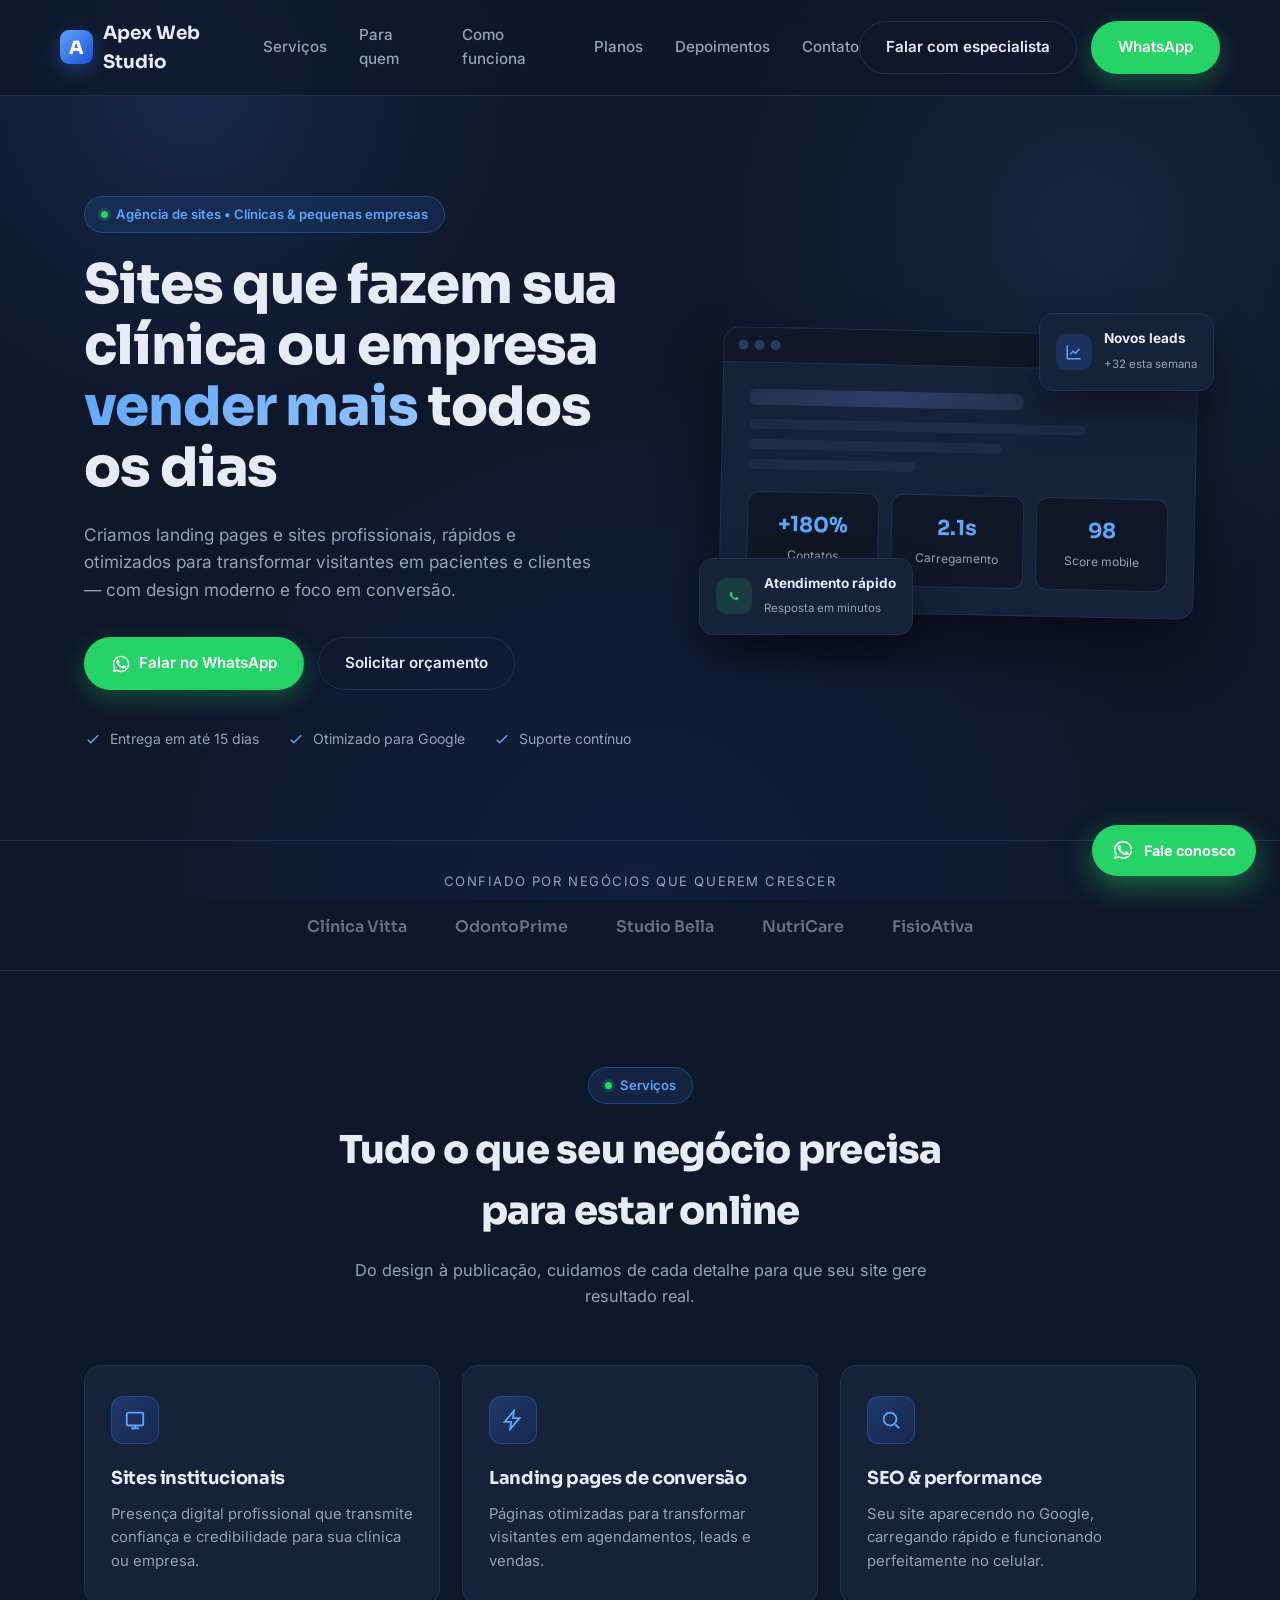
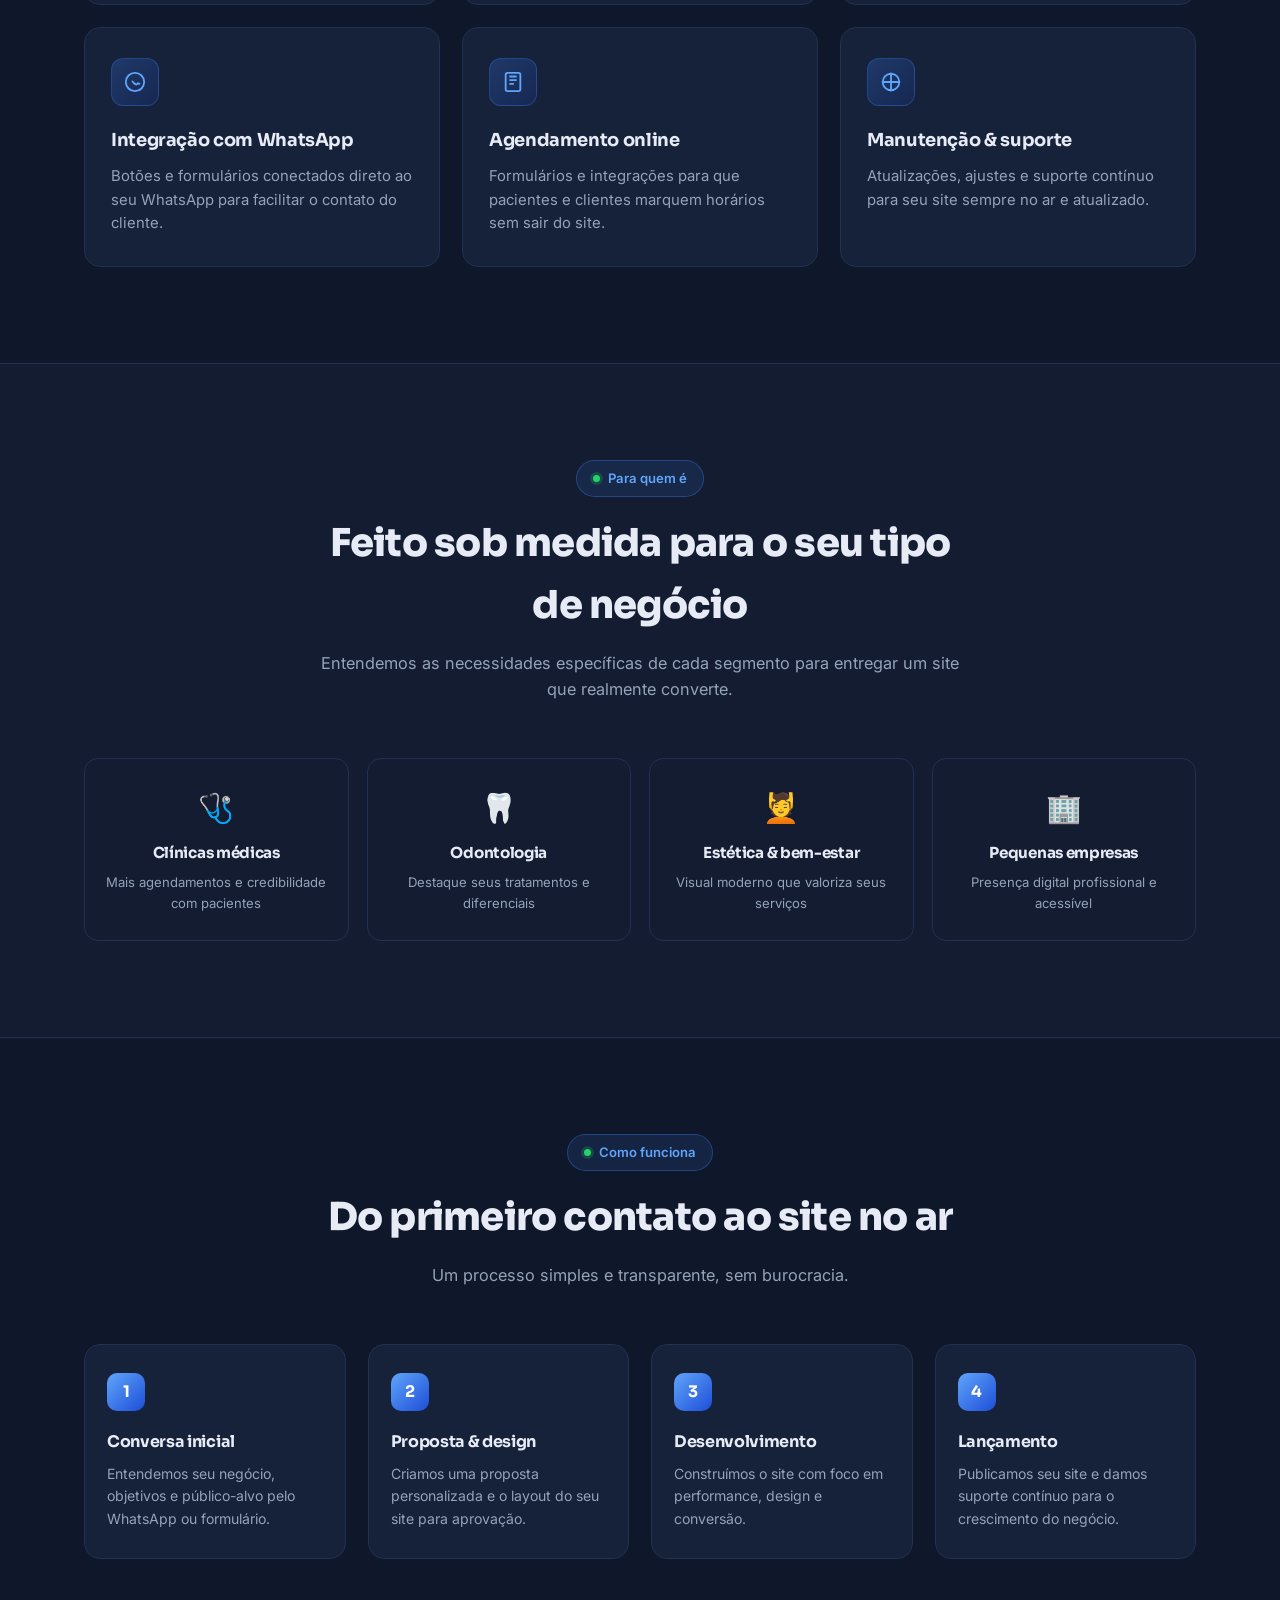
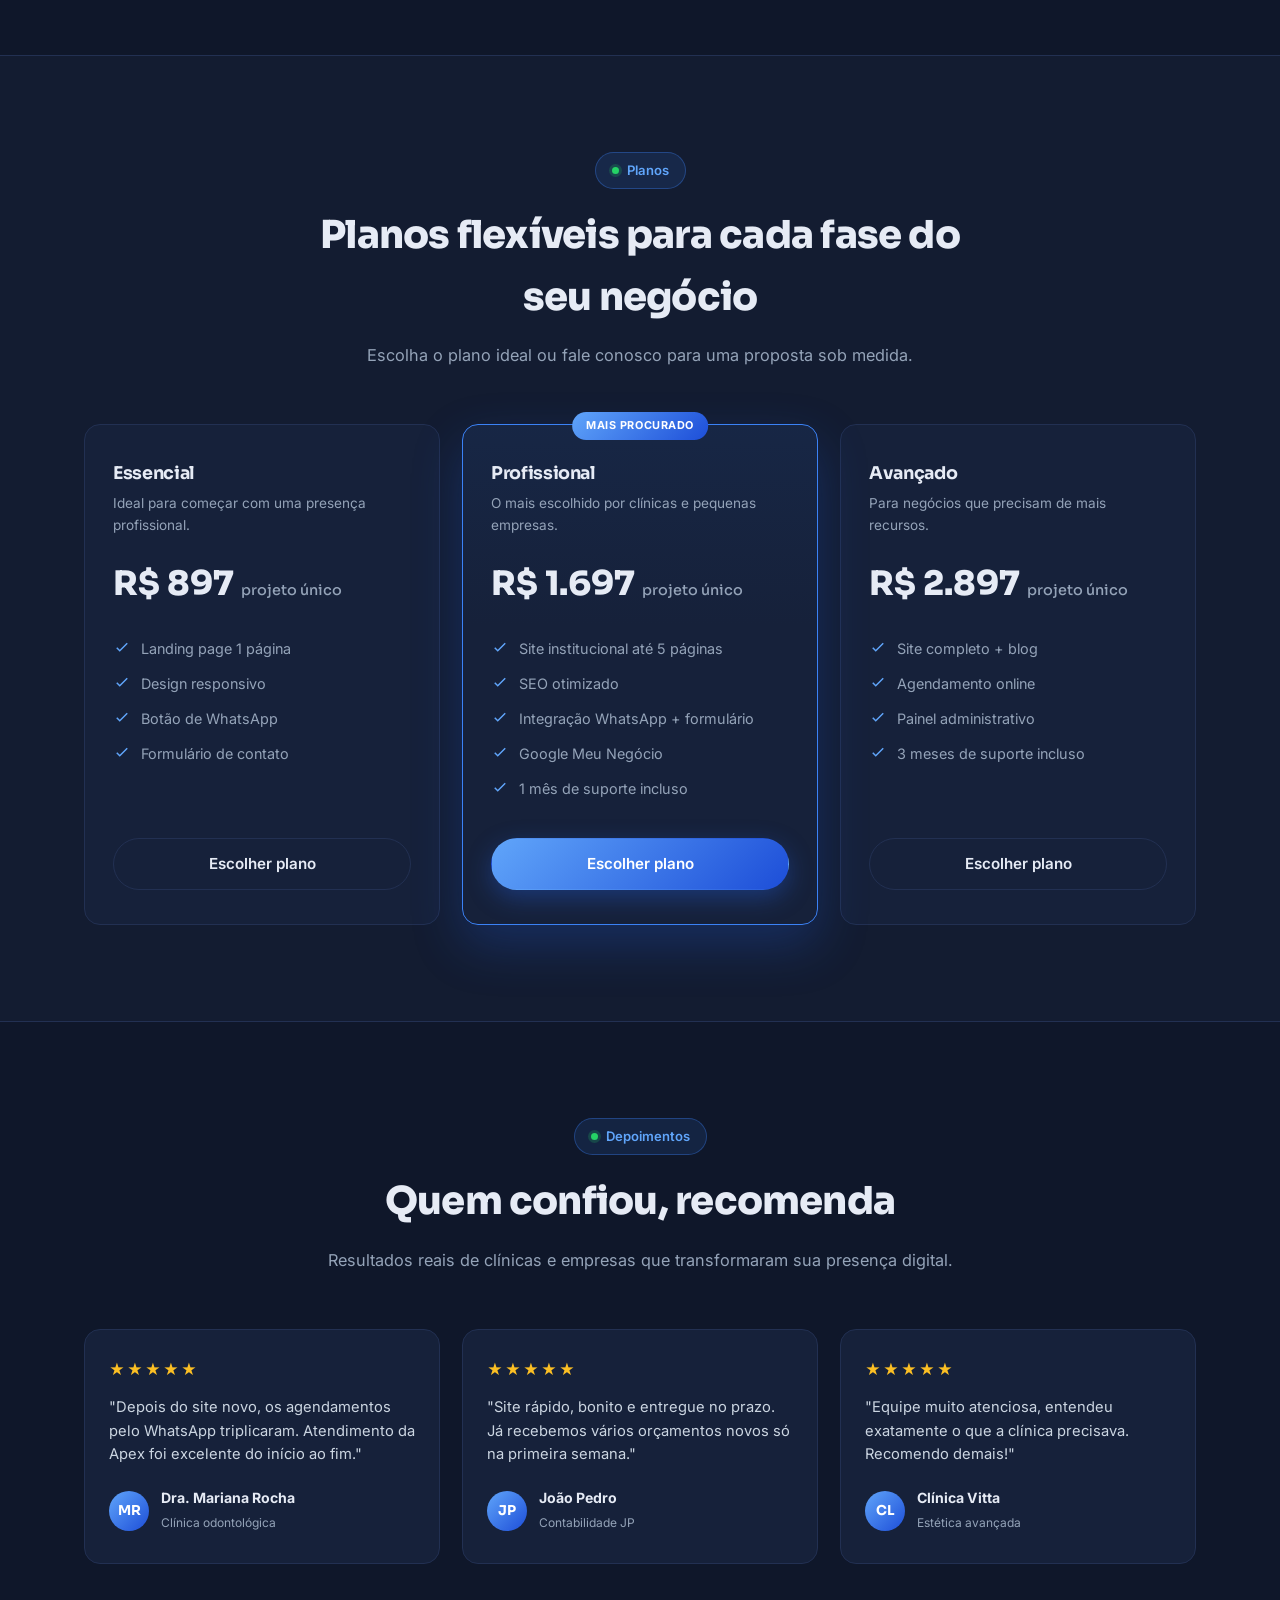
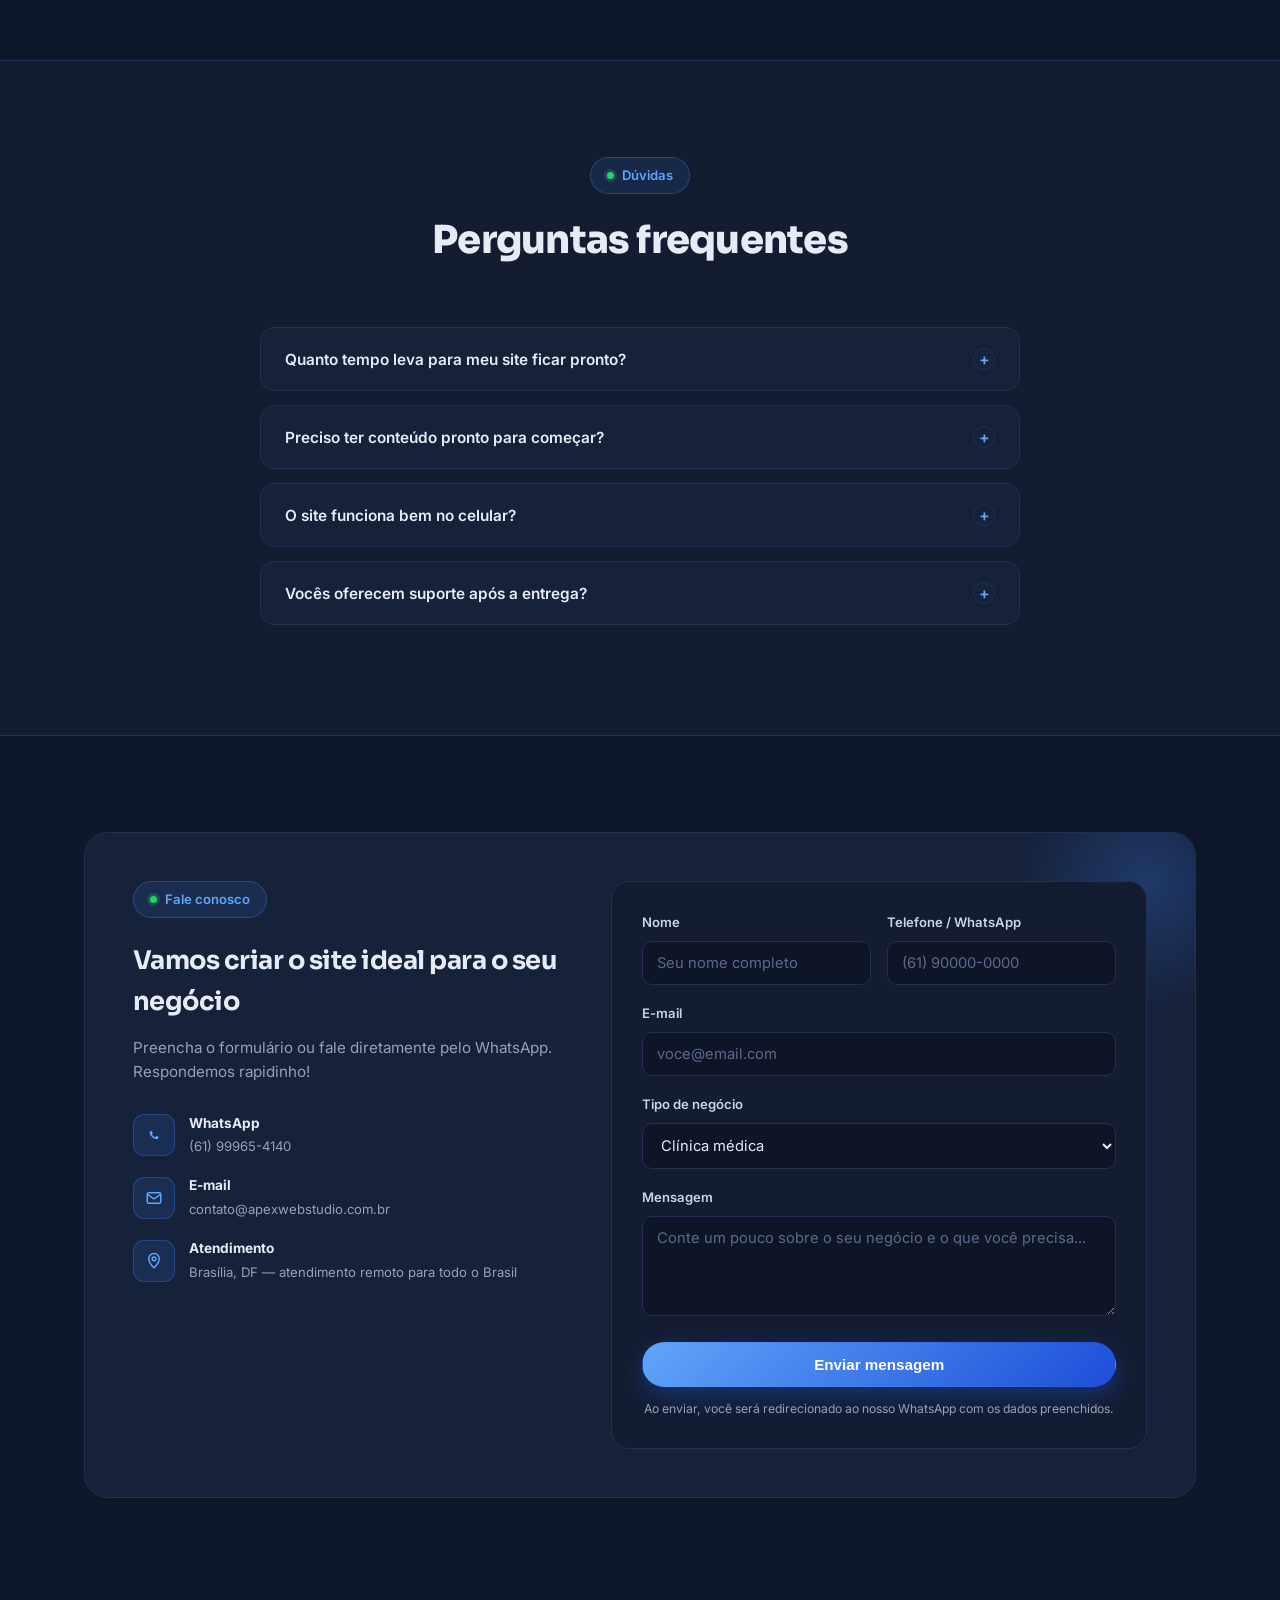
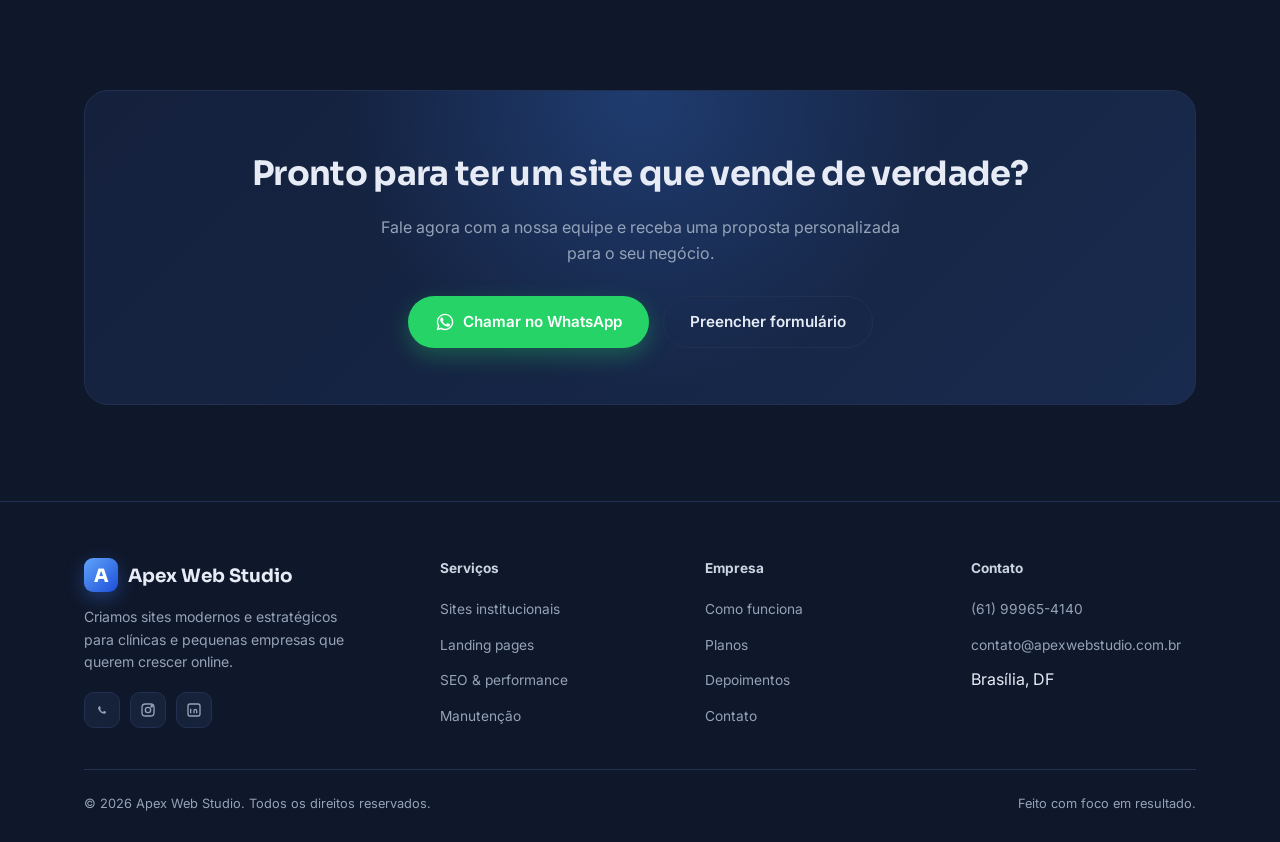
==== index.html @ 323c5a66 "Adiciona landing page da Apex Web Studio Site em página única com hero, serviços, planos, depoimento" ====
<!DOCTYPE html>
<html lang="pt-BR">
<head>
<meta charset="UTF-8">
<meta name="viewport" content="width=device-width, initial-scale=1.0">
<title>Apex Web Studio | Sites profissionais para clínicas e pequenas empresas</title>
<meta name="description" content="A Apex Web Studio cria sites modernos e rápidos para clínicas e pequenas empresas que querem atrair mais clientes e vender online.">
<link rel="preconnect" href="https://fonts.googleapis.com">
<link rel="preconnect" href="https://fonts.gstatic.com" crossorigin>
<link href="https://fonts.googleapis.com/css2?family=Inter:wght@400;500;600;700;800&family=Sora:wght@600;700;800&display=swap" rel="stylesheet">
<style>
  :root{
    --bg: #0f172a;
    --bg-soft: #131c31;
    --bg-card: #16213a;
    --border: #223052;
    --blue: #3b82f6;
    --blue-light: #60a5fa;
    --blue-dark: #1d4ed8;
    --text: #e6ebf5;
    --text-muted: #94a3b8;
    --whatsapp: #25d366;
    --radius: 16px;
  }

  *{ box-sizing: border-box; margin:0; padding:0; }

  html{ scroll-behavior: smooth; }

  body{
    background: var(--bg);
    color: var(--text);
    font-family: 'Inter', system-ui, -apple-system, sans-serif;
    line-height: 1.6;
    overflow-x: hidden;
  }

  h1,h2,h3,h4{ font-family: 'Sora', 'Inter', sans-serif; letter-spacing: -0.02em; }

  a{ color: inherit; text-decoration: none; }

  ul{ list-style: none; }

  img{ max-width: 100%; display: block; }

  .container{
    width: 100%;
    max-width: 1160px;
    margin: 0 auto;
    padding: 0 24px;
  }

  .section-pad{ padding: 96px 0; }

  @media (max-width: 640px){
    .section-pad{ padding: 64px 0; }
  }

  /* ---------- background glow ---------- */
  .bg-glow{
    position: fixed;
    inset: 0;
    z-index: -1;
    background:
      radial-gradient(600px circle at 15% 10%, rgba(59,130,246,0.16), transparent 55%),
      radial-gradient(700px circle at 85% 25%, rgba(96,165,250,0.10), transparent 55%),
      radial-gradient(900px circle at 50% 100%, rgba(29,78,216,0.12), transparent 60%),
      var(--bg);
  }

  /* ---------- header ---------- */
  header{
    position: sticky;
    top: 0;
    z-index: 100;
    backdrop-filter: blur(14px);
    background: rgba(15, 23, 42, 0.75);
    border-bottom: 1px solid var(--border);
  }

  .nav{
    display: flex;
    align-items: center;
    justify-content: space-between;
    padding: 18px 0;
  }

  .logo{
    display: flex;
    align-items: center;
    gap: 10px;
    font-family: 'Sora', sans-serif;
    font-weight: 700;
    font-size: 1.15rem;
  }

  .logo-mark{
    width: 34px;
    height: 34px;
    border-radius: 9px;
    background: linear-gradient(135deg, var(--blue-light), var(--blue-dark));
    display: flex;
    align-items: center;
    justify-content: center;
    font-family: 'Sora', sans-serif;
    font-weight: 800;
    color: #fff;
    box-shadow: 0 6px 18px rgba(59,130,246,0.35);
  }

  .nav-links{
    display: flex;
    align-items: center;
    gap: 32px;
    font-weight: 500;
    color: var(--text-muted);
    font-size: 0.95rem;
  }

  .nav-links a{ transition: color .2s ease; }
  .nav-links a:hover{ color: var(--blue-light); }

  .nav-cta{ display: flex; align-items: center; gap: 14px; }

  .burger{
    display: none;
    flex-direction: column;
    gap: 5px;
    background: none;
    border: none;
    cursor: pointer;
    padding: 6px;
  }
  .burger span{
    width: 22px;
    height: 2px;
    background: var(--text);
    border-radius: 2px;
  }

  /* ---------- buttons ---------- */
  .btn{
    display: inline-flex;
    align-items: center;
    justify-content: center;
    gap: 8px;
    padding: 13px 26px;
    border-radius: 999px;
    font-weight: 600;
    font-size: 0.95rem;
    border: 1px solid transparent;
    cursor: pointer;
    transition: transform .18s ease, box-shadow .18s ease, background .18s ease, border-color .18s ease;
    white-space: nowrap;
  }
  .btn:active{ transform: scale(0.97); }

  .btn-primary{
    background: linear-gradient(135deg, var(--blue-light), var(--blue-dark));
    color: #fff;
    box-shadow: 0 8px 24px rgba(37,99,235,0.35);
  }
  .btn-primary:hover{ box-shadow: 0 10px 30px rgba(37,99,235,0.5); transform: translateY(-2px); }

  .btn-ghost{
    background: transparent;
    color: var(--text);
    border-color: var(--border);
  }
  .btn-ghost:hover{ border-color: var(--blue-light); color: var(--blue-light); }

  .btn-whatsapp{
    background: var(--whatsapp);
    color: #fff;
    box-shadow: 0 8px 22px rgba(37, 211, 102, 0.3);
  }
  .btn-whatsapp:hover{ box-shadow: 0 10px 28px rgba(37, 211, 102, 0.45); transform: translateY(-2px); }

  .btn-block{ width: 100%; }

  /* ---------- hero ---------- */
  .hero{
    padding: 100px 0 90px;
    position: relative;
  }

  .hero-grid{
    display: grid;
    grid-template-columns: 1.1fr 0.9fr;
    gap: 56px;
    align-items: center;
  }

  .badge{
    display: inline-flex;
    align-items: center;
    gap: 8px;
    padding: 7px 16px;
    border-radius: 999px;
    background: rgba(59,130,246,0.12);
    border: 1px solid rgba(59,130,246,0.35);
    color: var(--blue-light);
    font-size: 0.82rem;
    font-weight: 600;
    margin-bottom: 22px;
  }
  .badge .dot{
    width: 7px; height: 7px; border-radius: 50%;
    background: var(--whatsapp);
    box-shadow: 0 0 0 3px rgba(37,211,102,0.2);
  }

  .hero h1{
    font-size: clamp(2.1rem, 4.3vw, 3.4rem);
    font-weight: 800;
    line-height: 1.12;
    margin-bottom: 22px;
  }
  .hero h1 .accent{
    background: linear-gradient(135deg, var(--blue-light), #93c5fd);
    -webkit-background-clip: text;
    background-clip: text;
    color: transparent;
  }

  .hero p.lead{
    font-size: 1.08rem;
    color: var(--text-muted);
    max-width: 520px;
    margin-bottom: 34px;
  }

  .hero-actions{ display: flex; gap: 14px; flex-wrap: wrap; margin-bottom: 38px; }

  .hero-trust{
    display: flex;
    gap: 28px;
    flex-wrap: wrap;
    color: var(--text-muted);
    font-size: 0.88rem;
  }
  .hero-trust li{ display: flex; align-items: center; gap: 8px; }
  .hero-trust svg{ width: 18px; height: 18px; color: var(--blue-light); flex-shrink: 0; }

  /* mock browser card */
  .hero-visual{
    position: relative;
  }
  .browser-card{
    background: var(--bg-card);
    border: 1px solid var(--border);
    border-radius: var(--radius);
    overflow: hidden;
    box-shadow: 0 30px 60px rgba(0,0,0,0.45);
    transform: rotate(1.2deg);
  }
  .browser-bar{
    display: flex;
    align-items: center;
    gap: 6px;
    padding: 12px 14px;
    background: #101827;
    border-bottom: 1px solid var(--border);
  }
  .browser-bar span{
    width: 10px; height: 10px; border-radius: 50%; background: #2a3a5c;
  }
  .browser-body{ padding: 26px; }
  .browser-body .skeleton-title{
    height: 16px; width: 65%; border-radius: 6px;
    background: linear-gradient(90deg, #24314f, #2e3f66, #24314f);
    margin-bottom: 14px;
  }
  .browser-body .skeleton-line{
    height: 10px; border-radius: 6px;
    background: #1f2c48;
    margin-bottom: 10px;
  }
  .browser-body .skeleton-line.w80{ width: 80%; }
  .browser-body .skeleton-line.w60{ width: 60%; }
  .browser-body .skeleton-line.w40{ width: 40%; }
  .browser-stats{
    display: grid;
    grid-template-columns: repeat(3, 1fr);
    gap: 12px;
    margin-top: 22px;
  }
  .browser-stats .stat{
    background: #101827;
    border: 1px solid var(--border);
    border-radius: 12px;
    padding: 16px 12px;
    text-align: center;
  }
  .browser-stats .stat strong{
    display: block;
    font-family: 'Sora', sans-serif;
    font-size: 1.3rem;
    color: var(--blue-light);
  }
  .browser-stats .stat span{
    font-size: 0.75rem;
    color: var(--text-muted);
  }

  .float-card{
    position: absolute;
    background: var(--bg-card);
    border: 1px solid var(--border);
    border-radius: 14px;
    padding: 14px 16px;
    display: flex;
    align-items: center;
    gap: 12px;
    box-shadow: 0 20px 40px rgba(0,0,0,0.4);
    animation: floaty 4s ease-in-out infinite;
  }
  .float-card.one{ top: -18px; right: -18px; }
  .float-card.two{ bottom: -20px; left: -22px; animation-delay: .6s; }
  .float-card .icon{
    width: 36px; height: 36px; border-radius: 10px;
    display: flex; align-items: center; justify-content: center;
    background: rgba(37,211,102,0.15);
    color: var(--whatsapp);
  }
  .float-card.one .icon{ background: rgba(59,130,246,0.18); color: var(--blue-light); }
  .float-card strong{ display:block; font-size: 0.85rem; }
  .float-card span{ font-size: 0.72rem; color: var(--text-muted); }

  @keyframes floaty{
    0%, 100%{ transform: translateY(0); }
    50%{ transform: translateY(-10px); }
  }

  /* ---------- logos strip ---------- */
  .logos{
    padding: 30px 0;
    border-top: 1px solid var(--border);
    border-bottom: 1px solid var(--border);
  }
  .logos p{
    text-align: center;
    color: var(--text-muted);
    font-size: 0.82rem;
    text-transform: uppercase;
    letter-spacing: 0.12em;
    margin-bottom: 22px;
  }
  .logos-row{
    display: flex;
    justify-content: center;
    gap: 48px;
    flex-wrap: wrap;
    color: var(--text-muted);
    font-weight: 600;
    font-family: 'Sora', sans-serif;
    opacity: 0.65;
  }

  /* ---------- section header ---------- */
  .section-head{
    text-align: center;
    max-width: 640px;
    margin: 0 auto 56px;
  }
  .section-head .badge{ margin-bottom: 16px; }
  .section-head h2{
    font-size: clamp(1.7rem, 3vw, 2.4rem);
    font-weight: 800;
    margin-bottom: 14px;
  }
  .section-head p{ color: var(--text-muted); font-size: 1.02rem; }

  /* ---------- services ---------- */
  .services-grid{
    display: grid;
    grid-template-columns: repeat(3, 1fr);
    gap: 22px;
  }
  .service-card{
    background: var(--bg-card);
    border: 1px solid var(--border);
    border-radius: var(--radius);
    padding: 30px 26px;
    transition: transform .2s ease, border-color .2s ease, box-shadow .2s ease;
  }
  .service-card:hover{
    transform: translateY(-6px);
    border-color: rgba(59,130,246,0.5);
    box-shadow: 0 16px 40px rgba(0,0,0,0.35);
  }
  .service-icon{
    width: 48px; height: 48px;
    border-radius: 12px;
    background: linear-gradient(135deg, rgba(59,130,246,0.25), rgba(29,78,216,0.15));
    border: 1px solid rgba(59,130,246,0.3);
    display: flex; align-items: center; justify-content: center;
    color: var(--blue-light);
    margin-bottom: 20px;
  }
  .service-card h3{ font-size: 1.12rem; margin-bottom: 10px; }
  .service-card p{ color: var(--text-muted); font-size: 0.93rem; }

  /* ---------- who it's for / segments ---------- */
  .segments{
    display: grid;
    grid-template-columns: repeat(4, 1fr);
    gap: 18px;
  }
  .segment-card{
    text-align: center;
    padding: 26px 16px;
    background: var(--bg-soft);
    border: 1px solid var(--border);
    border-radius: 14px;
  }
  .segment-card .emoji{ font-size: 1.8rem; margin-bottom: 10px; }
  .segment-card h4{ font-size: 0.95rem; margin-bottom: 6px; }
  .segment-card p{ font-size: 0.82rem; color: var(--text-muted); }

  /* ---------- process ---------- */
  .process{
    display: grid;
    grid-template-columns: repeat(4, 1fr);
    gap: 22px;
    counter-reset: step;
  }
  .step-card{ position: relative; padding: 28px 22px; background: var(--bg-card); border: 1px solid var(--border); border-radius: var(--radius); }
  .step-num{
    width: 38px; height: 38px;
    border-radius: 10px;
    background: linear-gradient(135deg, var(--blue-light), var(--blue-dark));
    color: #fff;
    display: flex; align-items: center; justify-content: center;
    font-family: 'Sora', sans-serif;
    font-weight: 700;
    margin-bottom: 18px;
  }
  .step-card h4{ font-size: 1rem; margin-bottom: 8px; }
  .step-card p{ font-size: 0.88rem; color: var(--text-muted); }

  /* ---------- pricing ---------- */
  .pricing-grid{
    display: grid;
    grid-template-columns: repeat(3, 1fr);
    gap: 22px;
    align-items: stretch;
  }
  .price-card{
    background: var(--bg-card);
    border: 1px solid var(--border);
    border-radius: var(--radius);
    padding: 34px 28px;
    display: flex;
    flex-direction: column;
  }
  .price-card.featured{
    border-color: var(--blue);
    background: linear-gradient(180deg, rgba(59,130,246,0.10), var(--bg-card) 40%);
    box-shadow: 0 20px 50px rgba(37,99,235,0.25);
    position: relative;
  }
  .price-card.featured::before{
    content: "MAIS PROCURADO";
    position: absolute;
    top: -13px; left: 50%; transform: translateX(-50%);
    background: linear-gradient(135deg, var(--blue-light), var(--blue-dark));
    color: #fff;
    font-size: 0.68rem;
    font-weight: 700;
    letter-spacing: 0.05em;
    padding: 5px 14px;
    border-radius: 999px;
  }
  .price-card h3{ font-size: 1.1rem; margin-bottom: 6px; }
  .price-card .price-desc{ color: var(--text-muted); font-size: 0.85rem; margin-bottom: 20px; }
  .price-card .price{ font-family: 'Sora', sans-serif; font-size: 2.1rem; font-weight: 800; margin-bottom: 4px; }
  .price-card .price small{ font-size: 0.9rem; color: var(--text-muted); font-weight: 500; }
  .price-card ul{ margin: 22px 0 26px; flex: 1; }
  .price-card li{
    display: flex; align-items: flex-start; gap: 10px;
    font-size: 0.9rem; color: var(--text-muted);
    margin-bottom: 12px;
  }
  .price-card li svg{ width: 18px; height: 18px; color: var(--blue-light); flex-shrink: 0; margin-top: 1px; }

  /* ---------- testimonials ---------- */
  .testimonials-grid{
    display: grid;
    grid-template-columns: repeat(3, 1fr);
    gap: 22px;
  }
  .testimonial-card{
    background: var(--bg-card);
    border: 1px solid var(--border);
    border-radius: var(--radius);
    padding: 28px 24px;
  }
  .stars{ color: #fbbf24; letter-spacing: 2px; margin-bottom: 14px; font-size: 0.95rem; }
  .testimonial-card p{ color: #cbd5e1; font-size: 0.92rem; margin-bottom: 20px; }
  .testimonial-author{ display: flex; align-items: center; gap: 12px; }
  .avatar{
    width: 40px; height: 40px; border-radius: 50%;
    background: linear-gradient(135deg, var(--blue-light), var(--blue-dark));
    display: flex; align-items: center; justify-content: center;
    font-family: 'Sora', sans-serif; font-weight: 700; color: #fff; font-size: 0.85rem;
  }
  .testimonial-author strong{ display: block; font-size: 0.88rem; }
  .testimonial-author span{ font-size: 0.75rem; color: var(--text-muted); }

  /* ---------- FAQ ---------- */
  .faq{ max-width: 760px; margin: 0 auto; }
  .faq-item{
    background: var(--bg-card);
    border: 1px solid var(--border);
    border-radius: 14px;
    margin-bottom: 14px;
    overflow: hidden;
  }
  .faq-q{
    width: 100%;
    display: flex;
    align-items: center;
    justify-content: space-between;
    gap: 16px;
    padding: 20px 24px;
    background: none;
    border: none;
    color: var(--text);
    font-family: 'Inter', sans-serif;
    font-weight: 600;
    font-size: 0.96rem;
    cursor: pointer;
    text-align: left;
  }
  .faq-q .plus{
    flex-shrink: 0;
    width: 22px; height: 22px;
    border-radius: 50%;
    border: 1px solid var(--border);
    display: flex; align-items: center; justify-content: center;
    font-size: 1rem;
    color: var(--blue-light);
    transition: transform .25s ease;
  }
  .faq-item.open .faq-q .plus{ transform: rotate(45deg); }
  .faq-a{
    max-height: 0;
    overflow: hidden;
    transition: max-height .3s ease, padding .3s ease;
    padding: 0 24px;
    color: var(--text-muted);
    font-size: 0.9rem;
  }
  .faq-item.open .faq-a{ max-height: 220px; padding: 0 24px 20px; }

  /* ---------- contact ---------- */
  .contact-wrap{
    display: grid;
    grid-template-columns: 0.9fr 1.1fr;
    gap: 40px;
    background: var(--bg-card);
    border: 1px solid var(--border);
    border-radius: 24px;
    padding: 48px;
    position: relative;
    overflow: hidden;
  }
  .contact-wrap::before{
    content: "";
    position: absolute;
    top: -80px; right: -80px;
    width: 260px; height: 260px;
    background: radial-gradient(circle, rgba(59,130,246,0.25), transparent 70%);
  }
  .contact-info h2{ font-size: 1.6rem; margin-bottom: 14px; }
  .contact-info p{ color: var(--text-muted); font-size: 0.95rem; margin-bottom: 28px; }
  .contact-list{ display: flex; flex-direction: column; gap: 18px; }
  .contact-list li{ display: flex; align-items: center; gap: 14px; font-size: 0.9rem; }
  .contact-list .icon{
    width: 42px; height: 42px; border-radius: 11px;
    background: rgba(59,130,246,0.14);
    border: 1px solid rgba(59,130,246,0.3);
    display: flex; align-items: center; justify-content: center;
    color: var(--blue-light);
    flex-shrink: 0;
  }
  .contact-list strong{ display: block; font-size: 0.85rem; }
  .contact-list span{ color: var(--text-muted); font-size: 0.82rem; }

  form.contact-form{
    background: var(--bg-soft);
    border: 1px solid var(--border);
    border-radius: 18px;
    padding: 30px;
    position: relative;
    z-index: 1;
  }
  .form-row{ display: grid; grid-template-columns: 1fr 1fr; gap: 16px; }
  .field{ margin-bottom: 18px; }
  .field label{ display: block; font-size: 0.82rem; font-weight: 600; margin-bottom: 8px; color: #cbd5e1; }
  .field input, .field select, .field textarea{
    width: 100%;
    background: #0d1526;
    border: 1px solid var(--border);
    border-radius: 10px;
    padding: 12px 14px;
    color: var(--text);
    font-family: 'Inter', sans-serif;
    font-size: 0.92rem;
    outline: none;
    transition: border-color .2s ease, box-shadow .2s ease;
  }
  .field textarea{ resize: vertical; min-height: 100px; }
  .field input:focus, .field select:focus, .field textarea:focus{
    border-color: var(--blue);
    box-shadow: 0 0 0 3px rgba(59,130,246,0.18);
  }
  .field input::placeholder, .field textarea::placeholder{ color: #5b6b8c; }
  .form-note{ font-size: 0.76rem; color: var(--text-muted); margin-top: 12px; text-align: center; }
  .form-success{
    display: none;
    align-items: center;
    gap: 10px;
    background: rgba(37,211,102,0.12);
    border: 1px solid rgba(37,211,102,0.35);
    color: #6ee7a7;
    padding: 12px 16px;
    border-radius: 10px;
    font-size: 0.85rem;
    margin-top: 14px;
  }
  .form-success.show{ display: flex; }

  /* ---------- CTA banner ---------- */
  .cta-banner{
    background: linear-gradient(135deg, #14203c, #182a4d);
    border: 1px solid var(--border);
    border-radius: 24px;
    padding: 56px 40px;
    text-align: center;
    position: relative;
    overflow: hidden;
  }
  .cta-banner::before{
    content: "";
    position: absolute; inset: 0;
    background: radial-gradient(500px circle at 50% 0%, rgba(59,130,246,0.25), transparent 60%);
  }
  .cta-banner h2{ font-size: clamp(1.5rem, 3vw, 2.1rem); margin-bottom: 14px; position: relative; }
  .cta-banner p{ color: var(--text-muted); max-width: 520px; margin: 0 auto 30px; position: relative; }
  .cta-actions{ display: flex; gap: 14px; justify-content: center; flex-wrap: wrap; position: relative; }

  /* ---------- footer ---------- */
  footer{
    border-top: 1px solid var(--border);
    padding: 56px 0 28px;
  }
  .footer-grid{
    display: grid;
    grid-template-columns: 1.4fr 1fr 1fr 1fr;
    gap: 40px;
    margin-bottom: 40px;
  }
  .footer-brand p{ color: var(--text-muted); font-size: 0.88rem; margin-top: 14px; max-width: 260px; }
  .footer-col h5{ font-size: 0.85rem; margin-bottom: 16px; color: #cbd5e1; }
  .footer-col ul{ display: flex; flex-direction: column; gap: 10px; }
  .footer-col a{ color: var(--text-muted); font-size: 0.86rem; transition: color .2s ease; }
  .footer-col a:hover{ color: var(--blue-light); }
  .footer-social{ display: flex; gap: 10px; margin-top: 18px; }
  .footer-social a{
    width: 36px; height: 36px; border-radius: 10px;
    background: var(--bg-card); border: 1px solid var(--border);
    display: flex; align-items: center; justify-content: center;
    color: var(--text-muted);
  }
  .footer-social a:hover{ color: var(--blue-light); border-color: var(--blue-light); }
  .footer-bottom{
    border-top: 1px solid var(--border);
    padding-top: 24px;
    display: flex;
    justify-content: space-between;
    align-items: center;
    flex-wrap: wrap;
    gap: 12px;
    color: var(--text-muted);
    font-size: 0.8rem;
  }

  /* ---------- whatsapp floating button ---------- */
  .wa-float{
    position: fixed;
    bottom: 24px;
    right: 24px;
    z-index: 200;
    display: flex;
    align-items: center;
    gap: 10px;
    background: var(--whatsapp);
    color: #fff;
    padding: 14px 20px;
    border-radius: 999px;
    box-shadow: 0 10px 30px rgba(37, 211, 102, 0.45);
    font-weight: 700;
    font-size: 0.9rem;
    animation: pulse 2.4s ease-in-out infinite;
  }
  .wa-float:hover{ transform: translateY(-3px); }
  .wa-float svg{ width: 22px; height: 22px; }

  @keyframes pulse{
    0%, 100%{ box-shadow: 0 10px 30px rgba(37, 211, 102, 0.45); }
    50%{ box-shadow: 0 10px 30px rgba(37, 211, 102, 0.75), 0 0 0 8px rgba(37,211,102,0.08); }
  }

  /* ---------- responsive ---------- */
  @media (max-width: 980px){
    .hero-grid{ grid-template-columns: 1fr; }
    .hero-visual{ order: -1; max-width: 480px; margin: 0 auto 20px; }
    .services-grid{ grid-template-columns: repeat(2, 1fr); }
    .segments{ grid-template-columns: repeat(2, 1fr); }
    .process{ grid-template-columns: repeat(2, 1fr); }
    .pricing-grid{ grid-template-columns: 1fr; max-width: 420px; margin: 0 auto; }
    .testimonials-grid{ grid-template-columns: 1fr; max-width: 460px; margin: 0 auto; }
    .contact-wrap{ grid-template-columns: 1fr; padding: 32px; }
    .footer-grid{ grid-template-columns: 1fr 1fr; }
  }

  @media (max-width: 700px){
    .nav-links{ display: none; }
    .burger{ display: flex; }
    .nav-cta .btn-ghost{ display: none; }
  }

  @media (max-width: 560px){
    .services-grid, .segments, .process{ grid-template-columns: 1fr; }
    .form-row{ grid-template-columns: 1fr; }
    .footer-grid{ grid-template-columns: 1fr; }
    .wa-float span{ display: none; }
    .wa-float{ padding: 16px; }
  }
</style>
</head>
<body>

<div class="bg-glow"></div>

<!-- ================= HEADER ================= -->
<header>
  <div class="container nav">
    <a href="#top" class="logo">
      <span class="logo-mark">A</span>
      Apex Web Studio
    </a>

    <nav class="nav-links">
      <a href="#servicos">Serviços</a>
      <a href="#segmentos">Para quem</a>
      <a href="#processo">Como funciona</a>
      <a href="#planos">Planos</a>
      <a href="#depoimentos">Depoimentos</a>
      <a href="#contato">Contato</a>
    </nav>

    <div class="nav-cta">
      <a href="#contato" class="btn btn-ghost">Falar com especialista</a>
      <a href="https://wa.me/5561999654140?text=Ol%C3%A1!%20Quero%20um%20site%20para%20meu%20neg%C3%B3cio." target="_blank" rel="noopener" class="btn btn-whatsapp">
        WhatsApp
      </a>
      <button class="burger" aria-label="Abrir menu" onclick="toggleMenu()">
        <span></span><span></span><span></span>
      </button>
    </div>
  </div>
</header>

<main id="top">

  <!-- ================= HERO ================= -->
  <section class="hero">
    <div class="container hero-grid">
      <div>
        <div class="badge"><span class="dot"></span> Agência de sites • Clínicas & pequenas empresas</div>
        <h1>Sites que fazem sua clínica ou empresa <span class="accent">vender mais</span> todos os dias</h1>
        <p class="lead">Criamos landing pages e sites profissionais, rápidos e otimizados para transformar visitantes em pacientes e clientes — com design moderno e foco em conversão.</p>

        <div class="hero-actions">
          <a href="https://wa.me/5561999654140?text=Ol%C3%A1!%20Quero%20solicitar%20um%20or%C3%A7amento%20para%20o%20meu%20site." target="_blank" rel="noopener" class="btn btn-whatsapp">
            <svg viewBox="0 0 24 24" fill="currentColor" width="20" height="20"><path d="M17.47 14.38c-.29-.15-1.71-.85-1.98-.94-.27-.1-.46-.15-.66.15-.2.29-.76.94-.93 1.13-.17.2-.34.22-.63.07-.29-.15-1.22-.45-2.32-1.44-.86-.77-1.44-1.71-1.6-2-.17-.29-.02-.45.13-.6.13-.13.29-.34.44-.51.15-.17.2-.29.29-.49.1-.2.05-.37-.02-.51-.07-.15-.66-1.6-.91-2.19-.24-.58-.48-.5-.66-.51h-.56c-.2 0-.51.07-.78.37-.27.29-1.02 1-1.02 2.44s1.05 2.83 1.19 3.02c.15.2 2.06 3.15 5 4.42.7.3 1.24.48 1.67.61.7.22 1.34.19 1.84.12.56-.08 1.71-.7 1.96-1.37.24-.68.24-1.26.17-1.37-.07-.12-.27-.2-.56-.34z"/><path d="M12.04 2C6.58 2 2.13 6.45 2.13 11.91c0 1.83.5 3.55 1.35 5.03L2 22l5.2-1.44a9.87 9.87 0 0 0 4.84 1.25h.01c5.46 0 9.9-4.45 9.9-9.9C21.95 6.45 17.5 2 12.04 2zm0 18.03h-.01a8.22 8.22 0 0 1-4.19-1.15l-.3-.18-3.09.86.83-3.02-.2-.31a8.19 8.19 0 0 1-1.26-4.32c0-4.53 3.69-8.22 8.23-8.22 2.2 0 4.26.86 5.82 2.42a8.16 8.16 0 0 1 2.41 5.81c0 4.54-3.7 8.11-8.24 8.11z"/></svg>
            Falar no WhatsApp
          </a>
          <a href="#contato" class="btn btn-ghost">Solicitar orçamento</a>
        </div>

        <ul class="hero-trust">
          <li><svg viewBox="0 0 24 24" fill="none" stroke="currentColor" stroke-width="2"><path d="M5 13l4 4L19 7"/></svg> Entrega em até 15 dias</li>
          <li><svg viewBox="0 0 24 24" fill="none" stroke="currentColor" stroke-width="2"><path d="M5 13l4 4L19 7"/></svg> Otimizado para Google</li>
          <li><svg viewBox="0 0 24 24" fill="none" stroke="currentColor" stroke-width="2"><path d="M5 13l4 4L19 7"/></svg> Suporte contínuo</li>
        </ul>
      </div>

      <div class="hero-visual">
        <div class="browser-card">
          <div class="browser-bar"><span></span><span></span><span></span></div>
          <div class="browser-body">
            <div class="skeleton-title"></div>
            <div class="skeleton-line w80"></div>
            <div class="skeleton-line w60"></div>
            <div class="skeleton-line w40"></div>
            <div class="browser-stats">
              <div class="stat"><strong>+180%</strong><span>Contatos</span></div>
              <div class="stat"><strong>2.1s</strong><span>Carregamento</span></div>
              <div class="stat"><strong>98</strong><span>Score mobile</span></div>
            </div>
          </div>
        </div>
        <div class="float-card one">
          <div class="icon">
            <svg width="18" height="18" viewBox="0 0 24 24" fill="none" stroke="currentColor" stroke-width="2"><path d="M3 3v18h18"/><path d="M7 15l4-4 3 3 5-6"/></svg>
          </div>
          <div><strong>Novos leads</strong><span>+32 esta semana</span></div>
        </div>
        <div class="float-card two">
          <div class="icon">
            <svg width="18" height="18" viewBox="0 0 24 24" fill="currentColor"><path d="M17.47 14.38c-.29-.15-1.71-.85-1.98-.94-.27-.1-.46-.15-.66.15-.2.29-.76.94-.93 1.13-.17.2-.34.22-.63.07-.29-.15-1.22-.45-2.32-1.44-.86-.77-1.44-1.71-1.6-2-.17-.29-.02-.45.13-.6.13-.13.29-.34.44-.51.15-.17.2-.29.29-.49.1-.2.05-.37-.02-.51-.07-.15-.66-1.6-.91-2.19-.24-.58-.48-.5-.66-.51h-.56c-.2 0-.51.07-.78.37-.27.29-1.02 1-1.02 2.44s1.05 2.83 1.19 3.02c.15.2 2.06 3.15 5 4.42.7.3 1.24.48 1.67.61.7.22 1.34.19 1.84.12.56-.08 1.71-.7 1.96-1.37.24-.68.24-1.26.17-1.37-.07-.12-.27-.2-.56-.34z"/></svg>
          </div>
          <div><strong>Atendimento rápido</strong><span>Resposta em minutos</span></div>
        </div>
      </div>
    </div>
  </section>

  <!-- ================= LOGOS STRIP ================= -->
  <div class="logos">
    <div class="container">
      <p>Confiado por negócios que querem crescer</p>
      <div class="logos-row">
        <span>Clínica Vitta</span>
        <span>OdontoPrime</span>
        <span>Studio Bella</span>
        <span>NutriCare</span>
        <span>FisioAtiva</span>
      </div>
    </div>
  </div>

  <!-- ================= SERVIÇOS ================= -->
  <section class="section-pad" id="servicos">
    <div class="container">
      <div class="section-head">
        <div class="badge"><span class="dot"></span> Serviços</div>
        <h2>Tudo o que seu negócio precisa para estar online</h2>
        <p>Do design à publicação, cuidamos de cada detalhe para que seu site gere resultado real.</p>
      </div>

      <div class="services-grid">
        <div class="service-card">
          <div class="service-icon">
            <svg width="22" height="22" viewBox="0 0 24 24" fill="none" stroke="currentColor" stroke-width="2"><rect x="3" y="4" width="18" height="14" rx="2"/><path d="M8 21h8M12 18v3"/></svg>
          </div>
          <h3>Sites institucionais</h3>
          <p>Presença digital profissional que transmite confiança e credibilidade para sua clínica ou empresa.</p>
        </div>
        <div class="service-card">
          <div class="service-icon">
            <svg width="22" height="22" viewBox="0 0 24 24" fill="none" stroke="currentColor" stroke-width="2"><path d="M13 2L3 14h7l-1 8 10-12h-7l1-8z"/></svg>
          </div>
          <h3>Landing pages de conversão</h3>
          <p>Páginas otimizadas para transformar visitantes em agendamentos, leads e vendas.</p>
        </div>
        <div class="service-card">
          <div class="service-icon">
            <svg width="22" height="22" viewBox="0 0 24 24" fill="none" stroke="currentColor" stroke-width="2"><circle cx="11" cy="11" r="7"/><path d="M21 21l-4.3-4.3"/></svg>
          </div>
          <h3>SEO & performance</h3>
          <p>Seu site aparecendo no Google, carregando rápido e funcionando perfeitamente no celular.</p>
        </div>
        <div class="service-card">
          <div class="service-icon">
            <svg width="22" height="22" viewBox="0 0 24 24" fill="none" stroke="currentColor" stroke-width="2"><path d="M17.47 14.38c-.29-.15-1.71-.85-1.98-.94-.27-.1-.46-.15-.66.15-.2.29-.76.94-.93 1.13-.17.2-.34.22-.63.07-.29-.15-1.22-.45-2.32-1.44-.86-.77-1.44-1.71-1.6-2-.17-.29-.02-.45.13-.6"/><circle cx="12" cy="12" r="10"/></svg>
          </div>
          <h3>Integração com WhatsApp</h3>
          <p>Botões e formulários conectados direto ao seu WhatsApp para facilitar o contato do cliente.</p>
        </div>
        <div class="service-card">
          <div class="service-icon">
            <svg width="22" height="22" viewBox="0 0 24 24" fill="none" stroke="currentColor" stroke-width="2"><rect x="4" y="2" width="16" height="20" rx="2"/><path d="M8 6h8M8 10h8M8 14h5"/></svg>
          </div>
          <h3>Agendamento online</h3>
          <p>Formulários e integrações para que pacientes e clientes marquem horários sem sair do site.</p>
        </div>
        <div class="service-card">
          <div class="service-icon">
            <svg width="22" height="22" viewBox="0 0 24 24" fill="none" stroke="currentColor" stroke-width="2"><path d="M12 2v20M2 12h20"/><circle cx="12" cy="12" r="9"/></svg>
          </div>
          <h3>Manutenção & suporte</h3>
          <p>Atualizações, ajustes e suporte contínuo para seu site sempre no ar e atualizado.</p>
        </div>
      </div>
    </div>
  </section>

  <!-- ================= SEGMENTOS ================= -->
  <section class="section-pad" id="segmentos" style="background: var(--bg-soft); border-top:1px solid var(--border); border-bottom:1px solid var(--border);">
    <div class="container">
      <div class="section-head">
        <div class="badge"><span class="dot"></span> Para quem é</div>
        <h2>Feito sob medida para o seu tipo de negócio</h2>
        <p>Entendemos as necessidades específicas de cada segmento para entregar um site que realmente converte.</p>
      </div>

      <div class="segments">
        <div class="segment-card">
          <div class="emoji">🩺</div>
          <h4>Clínicas médicas</h4>
          <p>Mais agendamentos e credibilidade com pacientes</p>
        </div>
        <div class="segment-card">
          <div class="emoji">🦷</div>
          <h4>Odontologia</h4>
          <p>Destaque seus tratamentos e diferenciais</p>
        </div>
        <div class="segment-card">
          <div class="emoji">💆</div>
          <h4>Estética & bem-estar</h4>
          <p>Visual moderno que valoriza seus serviços</p>
        </div>
        <div class="segment-card">
          <div class="emoji">🏢</div>
          <h4>Pequenas empresas</h4>
          <p>Presença digital profissional e acessível</p>
        </div>
      </div>
    </div>
  </section>

  <!-- ================= PROCESSO ================= -->
  <section class="section-pad" id="processo">
    <div class="container">
      <div class="section-head">
        <div class="badge"><span class="dot"></span> Como funciona</div>
        <h2>Do primeiro contato ao site no ar</h2>
        <p>Um processo simples e transparente, sem burocracia.</p>
      </div>

      <div class="process">
        <div class="step-card">
          <div class="step-num">1</div>
          <h4>Conversa inicial</h4>
          <p>Entendemos seu negócio, objetivos e público-alvo pelo WhatsApp ou formulário.</p>
        </div>
        <div class="step-card">
          <div class="step-num">2</div>
          <h4>Proposta & design</h4>
          <p>Criamos uma proposta personalizada e o layout do seu site para aprovação.</p>
        </div>
        <div class="step-card">
          <div class="step-num">3</div>
          <h4>Desenvolvimento</h4>
          <p>Construímos o site com foco em performance, design e conversão.</p>
        </div>
        <div class="step-card">
          <div class="step-num">4</div>
          <h4>Lançamento</h4>
          <p>Publicamos seu site e damos suporte contínuo para o crescimento do negócio.</p>
        </div>
      </div>
    </div>
  </section>

  <!-- ================= PLANOS ================= -->
  <section class="section-pad" id="planos" style="background: var(--bg-soft); border-top:1px solid var(--border); border-bottom:1px solid var(--border);">
    <div class="container">
      <div class="section-head">
        <div class="badge"><span class="dot"></span> Planos</div>
        <h2>Planos flexíveis para cada fase do seu negócio</h2>
        <p>Escolha o plano ideal ou fale conosco para uma proposta sob medida.</p>
      </div>

      <div class="pricing-grid">
        <div class="price-card">
          <h3>Essencial</h3>
          <p class="price-desc">Ideal para começar com uma presença profissional.</p>
          <div class="price">R$ 897 <small>projeto único</small></div>
          <ul>
            <li><svg viewBox="0 0 24 24" fill="none" stroke="currentColor" stroke-width="2"><path d="M5 13l4 4L19 7"/></svg> Landing page 1 página</li>
            <li><svg viewBox="0 0 24 24" fill="none" stroke="currentColor" stroke-width="2"><path d="M5 13l4 4L19 7"/></svg> Design responsivo</li>
            <li><svg viewBox="0 0 24 24" fill="none" stroke="currentColor" stroke-width="2"><path d="M5 13l4 4L19 7"/></svg> Botão de WhatsApp</li>
            <li><svg viewBox="0 0 24 24" fill="none" stroke="currentColor" stroke-width="2"><path d="M5 13l4 4L19 7"/></svg> Formulário de contato</li>
          </ul>
          <a href="#contato" class="btn btn-ghost btn-block">Escolher plano</a>
        </div>

        <div class="price-card featured">
          <h3>Profissional</h3>
          <p class="price-desc">O mais escolhido por clínicas e pequenas empresas.</p>
          <div class="price">R$ 1.697 <small>projeto único</small></div>
          <ul>
            <li><svg viewBox="0 0 24 24" fill="none" stroke="currentColor" stroke-width="2"><path d="M5 13l4 4L19 7"/></svg> Site institucional até 5 páginas</li>
            <li><svg viewBox="0 0 24 24" fill="none" stroke="currentColor" stroke-width="2"><path d="M5 13l4 4L19 7"/></svg> SEO otimizado</li>
            <li><svg viewBox="0 0 24 24" fill="none" stroke="currentColor" stroke-width="2"><path d="M5 13l4 4L19 7"/></svg> Integração WhatsApp + formulário</li>
            <li><svg viewBox="0 0 24 24" fill="none" stroke="currentColor" stroke-width="2"><path d="M5 13l4 4L19 7"/></svg> Google Meu Negócio</li>
            <li><svg viewBox="0 0 24 24" fill="none" stroke="currentColor" stroke-width="2"><path d="M5 13l4 4L19 7"/></svg> 1 mês de suporte incluso</li>
          </ul>
          <a href="#contato" class="btn btn-primary btn-block">Escolher plano</a>
        </div>

        <div class="price-card">
          <h3>Avançado</h3>
          <p class="price-desc">Para negócios que precisam de mais recursos.</p>
          <div class="price">R$ 2.897 <small>projeto único</small></div>
          <ul>
            <li><svg viewBox="0 0 24 24" fill="none" stroke="currentColor" stroke-width="2"><path d="M5 13l4 4L19 7"/></svg> Site completo + blog</li>
            <li><svg viewBox="0 0 24 24" fill="none" stroke="currentColor" stroke-width="2"><path d="M5 13l4 4L19 7"/></svg> Agendamento online</li>
            <li><svg viewBox="0 0 24 24" fill="none" stroke="currentColor" stroke-width="2"><path d="M5 13l4 4L19 7"/></svg> Painel administrativo</li>
            <li><svg viewBox="0 0 24 24" fill="none" stroke="currentColor" stroke-width="2"><path d="M5 13l4 4L19 7"/></svg> 3 meses de suporte incluso</li>
          </ul>
          <a href="#contato" class="btn btn-ghost btn-block">Escolher plano</a>
        </div>
      </div>
    </div>
  </section>

  <!-- ================= DEPOIMENTOS ================= -->
  <section class="section-pad" id="depoimentos">
    <div class="container">
      <div class="section-head">
        <div class="badge"><span class="dot"></span> Depoimentos</div>
        <h2>Quem confiou, recomenda</h2>
        <p>Resultados reais de clínicas e empresas que transformaram sua presença digital.</p>
      </div>

      <div class="testimonials-grid">
        <div class="testimonial-card">
          <div class="stars">★★★★★</div>
          <p>"Depois do site novo, os agendamentos pelo WhatsApp triplicaram. Atendimento da Apex foi excelente do início ao fim."</p>
          <div class="testimonial-author">
            <div class="avatar">MR</div>
            <div><strong>Dra. Mariana Rocha</strong><span>Clínica odontológica</span></div>
          </div>
        </div>
        <div class="testimonial-card">
          <div class="stars">★★★★★</div>
          <p>"Site rápido, bonito e entregue no prazo. Já recebemos vários orçamentos novos só na primeira semana."</p>
          <div class="testimonial-author">
            <div class="avatar">JP</div>
            <div><strong>João Pedro</strong><span>Contabilidade JP</span></div>
          </div>
        </div>
        <div class="testimonial-card">
          <div class="stars">★★★★★</div>
          <p>"Equipe muito atenciosa, entendeu exatamente o que a clínica precisava. Recomendo demais!"</p>
          <div class="testimonial-author">
            <div class="avatar">CL</div>
            <div><strong>Clínica Vitta</strong><span>Estética avançada</span></div>
          </div>
        </div>
      </div>
    </div>
  </section>

  <!-- ================= FAQ ================= -->
  <section class="section-pad" style="background: var(--bg-soft); border-top:1px solid var(--border); border-bottom:1px solid var(--border);">
    <div class="container">
      <div class="section-head">
        <div class="badge"><span class="dot"></span> Dúvidas</div>
        <h2>Perguntas frequentes</h2>
      </div>

      <div class="faq">
        <div class="faq-item">
          <button class="faq-q" onclick="toggleFaq(this)">Quanto tempo leva para meu site ficar pronto? <span class="plus">+</span></button>
          <div class="faq-a"><p>O prazo médio é de 7 a 15 dias úteis, dependendo do plano escolhido e da agilidade no envio dos conteúdos e aprovações.</p></div>
        </div>
        <div class="faq-item">
          <button class="faq-q" onclick="toggleFaq(this)">Preciso ter conteúdo pronto para começar? <span class="plus">+</span></button>
          <div class="faq-a"><p>Não. Nossa equipe ajuda a estruturar os textos e organizar as informações da sua clínica ou empresa.</p></div>
        </div>
        <div class="faq-item">
          <button class="faq-q" onclick="toggleFaq(this)">O site funciona bem no celular? <span class="plus">+</span></button>
          <div class="faq-a"><p>Sim, todos os nossos sites são 100% responsivos e otimizados para uma ótima experiência em qualquer dispositivo.</p></div>
        </div>
        <div class="faq-item">
          <button class="faq-q" onclick="toggleFaq(this)">Vocês oferecem suporte após a entrega? <span class="plus">+</span></button>
          <div class="faq-a"><p>Sim, todos os planos incluem um período de suporte e também oferecemos manutenção mensal contínua.</p></div>
        </div>
      </div>
    </div>
  </section>

  <!-- ================= CONTATO ================= -->
  <section class="section-pad" id="contato">
    <div class="container">
      <div class="contact-wrap">
        <div class="contact-info">
          <div class="badge"><span class="dot"></span> Fale conosco</div>
          <h2>Vamos criar o site ideal para o seu negócio</h2>
          <p>Preencha o formulário ou fale diretamente pelo WhatsApp. Respondemos rapidinho!</p>

          <ul class="contact-list">
            <li>
              <div class="icon">
                <svg width="18" height="18" viewBox="0 0 24 24" fill="currentColor"><path d="M17.47 14.38c-.29-.15-1.71-.85-1.98-.94-.27-.1-.46-.15-.66.15-.2.29-.76.94-.93 1.13-.17.2-.34.22-.63.07-.29-.15-1.22-.45-2.32-1.44-.86-.77-1.44-1.71-1.6-2-.17-.29-.02-.45.13-.6.13-.13.29-.34.44-.51.15-.17.2-.29.29-.49.1-.2.05-.37-.02-.51-.07-.15-.66-1.6-.91-2.19-.24-.58-.48-.5-.66-.51h-.56c-.2 0-.51.07-.78.37-.27.29-1.02 1-1.02 2.44s1.05 2.83 1.19 3.02c.15.2 2.06 3.15 5 4.42.7.3 1.24.48 1.67.61.7.22 1.34.19 1.84.12.56-.08 1.71-.7 1.96-1.37.24-.68.24-1.26.17-1.37-.07-.12-.27-.2-.56-.34z"/></svg>
              </div>
              <div><strong>WhatsApp</strong><span>(61) 99965-4140</span></div>
            </li>
            <li>
              <div class="icon">
                <svg width="18" height="18" viewBox="0 0 24 24" fill="none" stroke="currentColor" stroke-width="2"><rect x="3" y="5" width="18" height="14" rx="2"/><path d="M3 7l9 6 9-6"/></svg>
              </div>
              <div><strong>E-mail</strong><span>contato@apexwebstudio.com.br</span></div>
            </li>
            <li>
              <div class="icon">
                <svg width="18" height="18" viewBox="0 0 24 24" fill="none" stroke="currentColor" stroke-width="2"><path d="M12 21s7-6.5 7-12a7 7 0 10-14 0c0 5.5 7 12 7 12z"/><circle cx="12" cy="9" r="2.5"/></svg>
              </div>
              <div><strong>Atendimento</strong><span>Brasília, DF — atendimento remoto para todo o Brasil</span></div>
            </li>
          </ul>
        </div>

        <form class="contact-form" id="contactForm">
          <div class="form-row">
            <div class="field">
              <label for="name">Nome</label>
              <input type="text" id="name" placeholder="Seu nome completo" required>
            </div>
            <div class="field">
              <label for="phone">Telefone / WhatsApp</label>
              <input type="tel" id="phone" placeholder="(61) 90000-0000" required>
            </div>
          </div>

          <div class="field">
            <label for="email">E-mail</label>
            <input type="email" id="email" placeholder="voce@email.com" required>
          </div>

          <div class="field">
            <label for="segment">Tipo de negócio</label>
            <select id="segment">
              <option>Clínica médica</option>
              <option>Odontologia</option>
              <option>Estética & bem-estar</option>
              <option>Pequena empresa</option>
              <option>Outro</option>
            </select>
          </div>

          <div class="field">
            <label for="message">Mensagem</label>
            <textarea id="message" placeholder="Conte um pouco sobre o seu negócio e o que você precisa..."></textarea>
          </div>

          <button type="submit" class="btn btn-primary btn-block">Enviar mensagem</button>
          <p class="form-note">Ao enviar, você será redirecionado ao nosso WhatsApp com os dados preenchidos.</p>
          <div class="form-success" id="formSuccess">
            <svg width="18" height="18" viewBox="0 0 24 24" fill="none" stroke="currentColor" stroke-width="2"><path d="M5 13l4 4L19 7"/></svg>
            Tudo certo! Abrindo o WhatsApp...
          </div>
        </form>
      </div>
    </div>
  </section>

  <!-- ================= CTA FINAL ================= -->
  <section class="section-pad">
    <div class="container">
      <div class="cta-banner">
        <h2>Pronto para ter um site que vende de verdade?</h2>
        <p>Fale agora com a nossa equipe e receba uma proposta personalizada para o seu negócio.</p>
        <div class="cta-actions">
          <a href="https://wa.me/5561999654140?text=Ol%C3%A1!%20Quero%20um%20site%20para%20meu%20neg%C3%B3cio." target="_blank" rel="noopener" class="btn btn-whatsapp">
            <svg viewBox="0 0 24 24" fill="currentColor" width="20" height="20"><path d="M17.47 14.38c-.29-.15-1.71-.85-1.98-.94-.27-.1-.46-.15-.66.15-.2.29-.76.94-.93 1.13-.17.2-.34.22-.63.07-.29-.15-1.22-.45-2.32-1.44-.86-.77-1.44-1.71-1.6-2-.17-.29-.02-.45.13-.6.13-.13.29-.34.44-.51.15-.17.2-.29.29-.49.1-.2.05-.37-.02-.51-.07-.15-.66-1.6-.91-2.19-.24-.58-.48-.5-.66-.51h-.56c-.2 0-.51.07-.78.37-.27.29-1.02 1-1.02 2.44s1.05 2.83 1.19 3.02c.15.2 2.06 3.15 5 4.42.7.3 1.24.48 1.67.61.7.22 1.34.19 1.84.12.56-.08 1.71-.7 1.96-1.37.24-.68.24-1.26.17-1.37-.07-.12-.27-.2-.56-.34z"/><path d="M12.04 2C6.58 2 2.13 6.45 2.13 11.91c0 1.83.5 3.55 1.35 5.03L2 22l5.2-1.44a9.87 9.87 0 0 0 4.84 1.25h.01c5.46 0 9.9-4.45 9.9-9.9C21.95 6.45 17.5 2 12.04 2zm0 18.03h-.01a8.22 8.22 0 0 1-4.19-1.15l-.3-.18-3.09.86.83-3.02-.2-.31a8.19 8.19 0 0 1-1.26-4.32c0-4.53 3.69-8.22 8.23-8.22 2.2 0 4.26.86 5.82 2.42a8.16 8.16 0 0 1 2.41 5.81c0 4.54-3.7 8.11-8.24 8.11z"/></svg>
            Chamar no WhatsApp
          </a>
          <a href="#contato" class="btn btn-ghost">Preencher formulário</a>
        </div>
      </div>
    </div>
  </section>

</main>

<!-- ================= FOOTER ================= -->
<footer>
  <div class="container">
    <div class="footer-grid">
      <div class="footer-brand">
        <a href="#top" class="logo">
          <span class="logo-mark">A</span>
          Apex Web Studio
        </a>
        <p>Criamos sites modernos e estratégicos para clínicas e pequenas empresas que querem crescer online.</p>
        <div class="footer-social">
          <a href="https://wa.me/5561999654140" target="_blank" rel="noopener" aria-label="WhatsApp">
            <svg width="16" height="16" viewBox="0 0 24 24" fill="currentColor"><path d="M17.47 14.38c-.29-.15-1.71-.85-1.98-.94-.27-.1-.46-.15-.66.15-.2.29-.76.94-.93 1.13-.17.2-.34.22-.63.07-.29-.15-1.22-.45-2.32-1.44-.86-.77-1.44-1.71-1.6-2-.17-.29-.02-.45.13-.6.13-.13.29-.34.44-.51.15-.17.2-.29.29-.49.1-.2.05-.37-.02-.51-.07-.15-.66-1.6-.91-2.19-.24-.58-.48-.5-.66-.51h-.56c-.2 0-.51.07-.78.37-.27.29-1.02 1-1.02 2.44s1.05 2.83 1.19 3.02c.15.2 2.06 3.15 5 4.42.7.3 1.24.48 1.67.61.7.22 1.34.19 1.84.12.56-.08 1.71-.7 1.96-1.37.24-.68.24-1.26.17-1.37-.07-.12-.27-.2-.56-.34z"/></svg>
          </a>
          <a href="#" aria-label="Instagram">
            <svg width="16" height="16" viewBox="0 0 24 24" fill="none" stroke="currentColor" stroke-width="2"><rect x="3" y="3" width="18" height="18" rx="5"/><circle cx="12" cy="12" r="4"/><circle cx="17.5" cy="6.5" r="1"/></svg>
          </a>
          <a href="#" aria-label="LinkedIn">
            <svg width="16" height="16" viewBox="0 0 24 24" fill="none" stroke="currentColor" stroke-width="2"><rect x="3" y="3" width="18" height="18" rx="3"/><path d="M7 10v7M7 7v.01M12 17v-4a2 2 0 014 0v4M12 13v4"/></svg>
          </a>
        </div>
      </div>

      <div class="footer-col">
        <h5>Serviços</h5>
        <ul>
          <li><a href="#servicos">Sites institucionais</a></li>
          <li><a href="#servicos">Landing pages</a></li>
          <li><a href="#servicos">SEO & performance</a></li>
          <li><a href="#servicos">Manutenção</a></li>
        </ul>
      </div>

      <div class="footer-col">
        <h5>Empresa</h5>
        <ul>
          <li><a href="#processo">Como funciona</a></li>
          <li><a href="#planos">Planos</a></li>
          <li><a href="#depoimentos">Depoimentos</a></li>
          <li><a href="#contato">Contato</a></li>
        </ul>
      </div>

      <div class="footer-col">
        <h5>Contato</h5>
        <ul>
          <li><a href="https://wa.me/5561999654140" target="_blank" rel="noopener">(61) 99965-4140</a></li>
          <li><a href="mailto:contato@apexwebstudio.com.br">contato@apexwebstudio.com.br</a></li>
          <li>Brasília, DF</li>
        </ul>
      </div>
    </div>

    <div class="footer-bottom">
      <span>© <span id="year"></span> Apex Web Studio. Todos os direitos reservados.</span>
      <span>Feito com foco em resultado.</span>
    </div>
  </div>
</footer>

<!-- ================= WHATSAPP FLOAT ================= -->
<a class="wa-float" href="https://wa.me/5561999654140?text=Ol%C3%A1!%20Vim%20pelo%20site%20e%20quero%20saber%20mais." target="_blank" rel="noopener" aria-label="Falar no WhatsApp">
  <svg viewBox="0 0 24 24" fill="currentColor"><path d="M17.47 14.38c-.29-.15-1.71-.85-1.98-.94-.27-.1-.46-.15-.66.15-.2.29-.76.94-.93 1.13-.17.2-.34.22-.63.07-.29-.15-1.22-.45-2.32-1.44-.86-.77-1.44-1.71-1.6-2-.17-.29-.02-.45.13-.6.13-.13.29-.34.44-.51.15-.17.2-.29.29-.49.1-.2.05-.37-.02-.51-.07-.15-.66-1.6-.91-2.19-.24-.58-.48-.5-.66-.51h-.56c-.2 0-.51.07-.78.37-.27.29-1.02 1-1.02 2.44s1.05 2.83 1.19 3.02c.15.2 2.06 3.15 5 4.42.7.3 1.24.48 1.67.61.7.22 1.34.19 1.84.12.56-.08 1.71-.7 1.96-1.37.24-.68.24-1.26.17-1.37-.07-.12-.27-.2-.56-.34z"/><path d="M12.04 2C6.58 2 2.13 6.45 2.13 11.91c0 1.83.5 3.55 1.35 5.03L2 22l5.2-1.44a9.87 9.87 0 0 0 4.84 1.25h.01c5.46 0 9.9-4.45 9.9-9.9C21.95 6.45 17.5 2 12.04 2zm0 18.03h-.01a8.22 8.22 0 0 1-4.19-1.15l-.3-.18-3.09.86.83-3.02-.2-.31a8.19 8.19 0 0 1-1.26-4.32c0-4.53 3.69-8.22 8.23-8.22 2.2 0 4.26.86 5.82 2.42a8.16 8.16 0 0 1 2.41 5.81c0 4.54-3.7 8.11-8.24 8.11z"/></svg>
  <span>Fale conosco</span>
</a>

<script>
  document.getElementById('year').textContent = new Date().getFullYear();

  function toggleMenu(){
    document.querySelector('.nav-links').classList.toggle('open');
  }

  function toggleFaq(btn){
    const item = btn.closest('.faq-item');
    const wasOpen = item.classList.contains('open');
    document.querySelectorAll('.faq-item.open').forEach(el => el.classList.remove('open'));
    if(!wasOpen) item.classList.add('open');
  }

  const WHATSAPP_NUMBER = '5561999654140';

  document.getElementById('contactForm').addEventListener('submit', function(e){
    e.preventDefault();

    const name = document.getElementById('name').value.trim();
    const phone = document.getElementById('phone').value.trim();
    const email = document.getElementById('email').value.trim();
    const segment = document.getElementById('segment').value;
    const message = document.getElementById('message').value.trim();

    const text =
      `Olá! Vim pelo site da Apex Web Studio.%0A` +
      `Nome: ${encodeURIComponent(name)}%0A` +
      `Telefone: ${encodeURIComponent(phone)}%0A` +
      `E-mail: ${encodeURIComponent(email)}%0A` +
      `Tipo de negócio: ${encodeURIComponent(segment)}%0A` +
      (message ? `Mensagem: ${encodeURIComponent(message)}` : '');

    const successEl = document.getElementById('formSuccess');
    successEl.classList.add('show');

    setTimeout(() => {
      window.open(`https://wa.me/${WHATSAPP_NUMBER}?text=${text}`, '_blank');
    }, 500);
  });
</script>

</body>
</html>
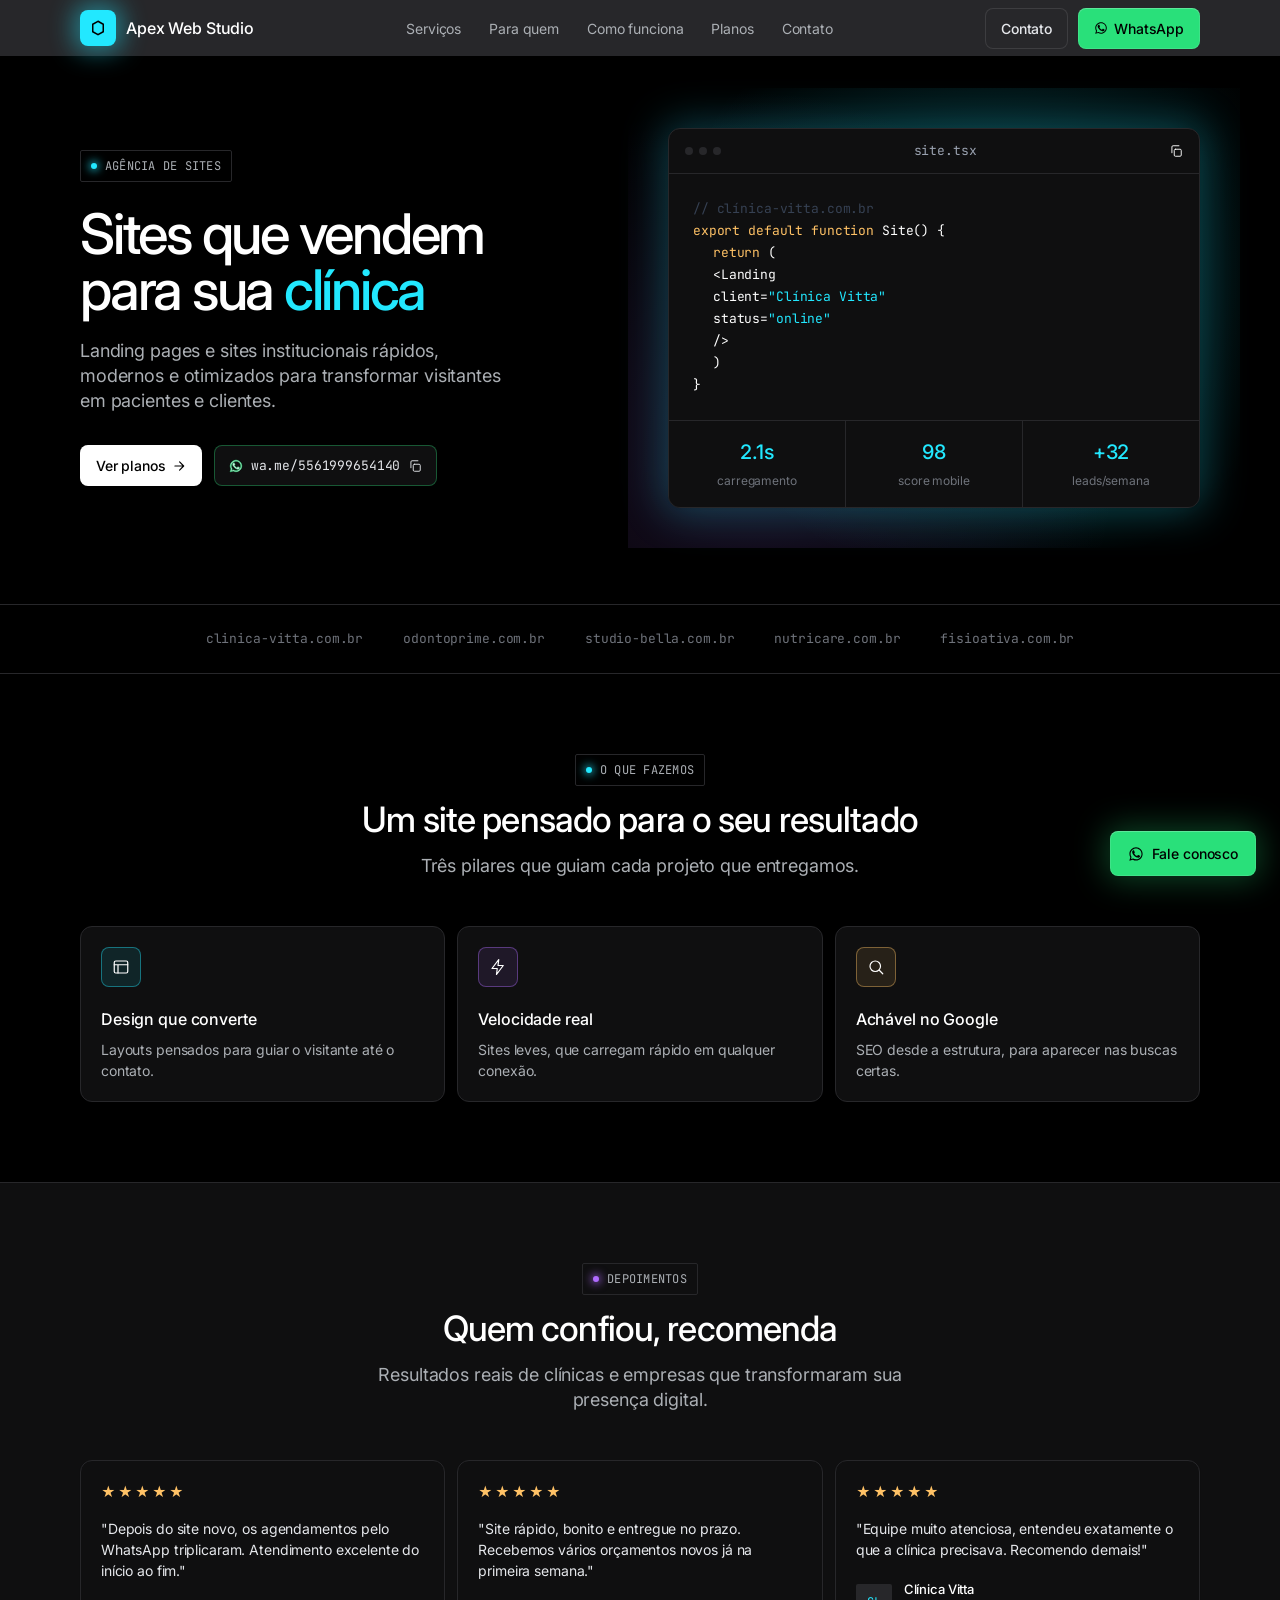
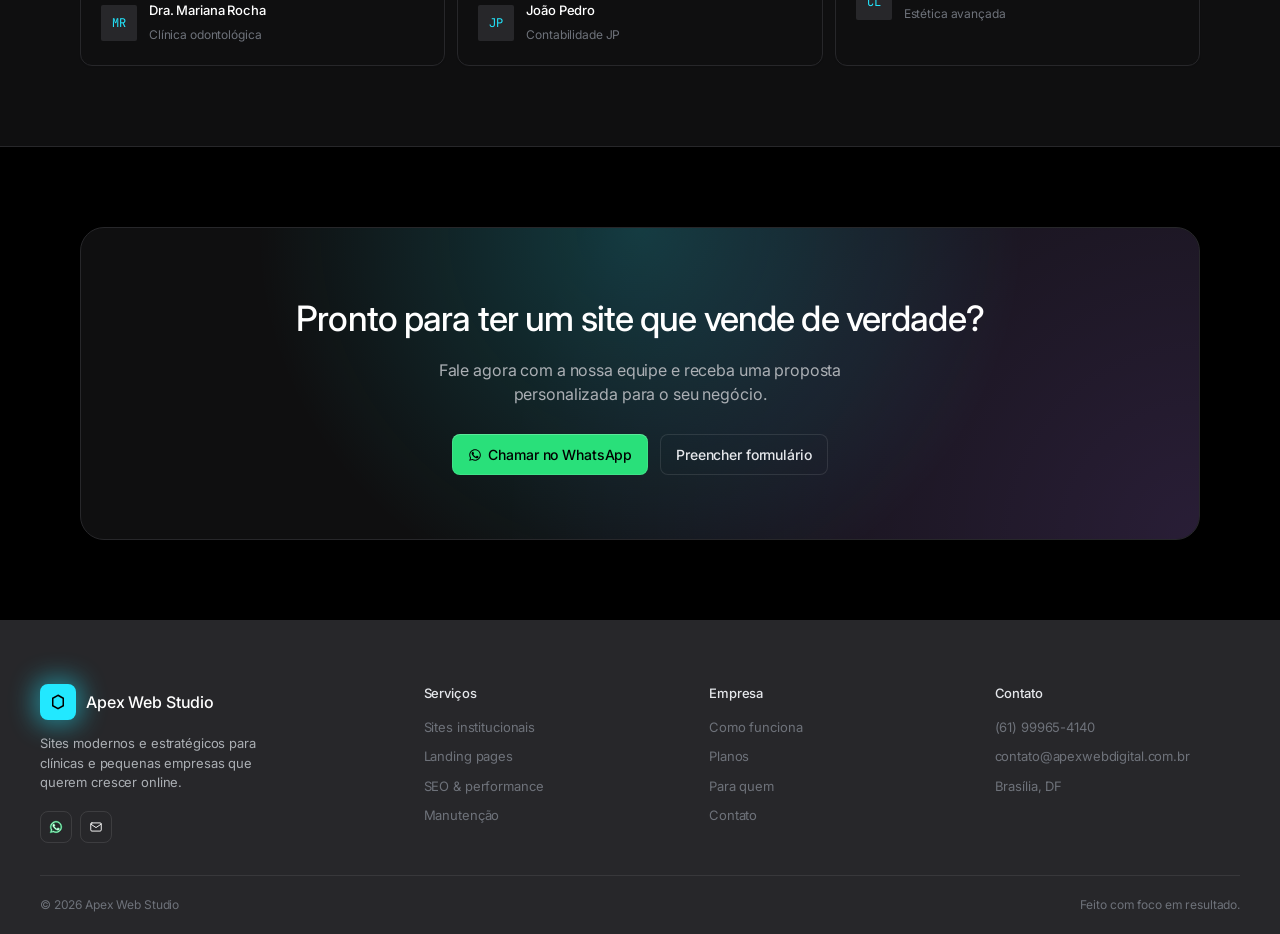
==== commit c5c852a2: "Adiciona canonical/og:url, sitemap e robots.txt; atualiza e-mail de contato Aponta canonical e og:ur" ====
--- a/index.html
+++ b/index.html
@@ -3,1051 +3,167 @@
 <head>
 <meta charset="UTF-8">
 <meta name="viewport" content="width=device-width, initial-scale=1.0">
-<title>Apex Web Studio | Sites profissionais para clínicas e pequenas empresas</title>
-<meta name="description" content="A Apex Web Studio cria sites modernos e rápidos para clínicas e pequenas empresas que querem atrair mais clientes e vender online.">
+<title>Apex Web Studio — Sites para clínicas e pequenas empresas</title>
+<meta name="description" content="Sites e landing pages para clínicas e pequenas empresas que precisam converter visitantes em clientes.">
+<meta property="og:type" content="website">
+<meta property="og:locale" content="pt_BR">
+<meta property="og:site_name" content="Apex Web Studio">
+<meta property="og:title" content="Apex Web Studio — Sites para clínicas e pequenas empresas">
+<meta property="og:description" content="Sites e landing pages para clínicas e pequenas empresas que precisam converter visitantes em clientes.">
+<meta property="og:url" content="https://apexwebdigital.com.br/">
+<link rel="canonical" href="https://apexwebdigital.com.br/">
 <link rel="preconnect" href="https://fonts.googleapis.com">
 <link rel="preconnect" href="https://fonts.gstatic.com" crossorigin>
-<link href="https://fonts.googleapis.com/css2?family=Inter:wght@400;500;600;700;800&family=Sora:wght@600;700;800&display=swap" rel="stylesheet">
-<style>
-  :root{
-    --bg: #0f172a;
-    --bg-soft: #131c31;
-    --bg-card: #16213a;
-    --border: #223052;
-    --blue: #3b82f6;
-    --blue-light: #60a5fa;
-    --blue-dark: #1d4ed8;
-    --text: #e6ebf5;
-    --text-muted: #94a3b8;
-    --whatsapp: #25d366;
-    --radius: 16px;
-  }
-
-  *{ box-sizing: border-box; margin:0; padding:0; }
-
-  html{ scroll-behavior: smooth; }
-
-  body{
-    background: var(--bg);
-    color: var(--text);
-    font-family: 'Inter', system-ui, -apple-system, sans-serif;
-    line-height: 1.6;
-    overflow-x: hidden;
-  }
-
-  h1,h2,h3,h4{ font-family: 'Sora', 'Inter', sans-serif; letter-spacing: -0.02em; }
-
-  a{ color: inherit; text-decoration: none; }
-
-  ul{ list-style: none; }
-
-  img{ max-width: 100%; display: block; }
-
-  .container{
-    width: 100%;
-    max-width: 1160px;
-    margin: 0 auto;
-    padding: 0 24px;
-  }
-
-  .section-pad{ padding: 96px 0; }
-
-  @media (max-width: 640px){
-    .section-pad{ padding: 64px 0; }
-  }
-
-  /* ---------- background glow ---------- */
-  .bg-glow{
-    position: fixed;
-    inset: 0;
-    z-index: -1;
-    background:
-      radial-gradient(600px circle at 15% 10%, rgba(59,130,246,0.16), transparent 55%),
-      radial-gradient(700px circle at 85% 25%, rgba(96,165,250,0.10), transparent 55%),
-      radial-gradient(900px circle at 50% 100%, rgba(29,78,216,0.12), transparent 60%),
-      var(--bg);
-  }
-
-  /* ---------- header ---------- */
-  header{
-    position: sticky;
-    top: 0;
-    z-index: 100;
-    backdrop-filter: blur(14px);
-    background: rgba(15, 23, 42, 0.75);
-    border-bottom: 1px solid var(--border);
-  }
-
-  .nav{
-    display: flex;
-    align-items: center;
-    justify-content: space-between;
-    padding: 18px 0;
-  }
-
-  .logo{
-    display: flex;
-    align-items: center;
-    gap: 10px;
-    font-family: 'Sora', sans-serif;
-    font-weight: 700;
-    font-size: 1.15rem;
-  }
-
-  .logo-mark{
-    width: 34px;
-    height: 34px;
-    border-radius: 9px;
-    background: linear-gradient(135deg, var(--blue-light), var(--blue-dark));
-    display: flex;
-    align-items: center;
-    justify-content: center;
-    font-family: 'Sora', sans-serif;
-    font-weight: 800;
-    color: #fff;
-    box-shadow: 0 6px 18px rgba(59,130,246,0.35);
-  }
-
-  .nav-links{
-    display: flex;
-    align-items: center;
-    gap: 32px;
-    font-weight: 500;
-    color: var(--text-muted);
-    font-size: 0.95rem;
-  }
-
-  .nav-links a{ transition: color .2s ease; }
-  .nav-links a:hover{ color: var(--blue-light); }
-
-  .nav-cta{ display: flex; align-items: center; gap: 14px; }
-
-  .burger{
-    display: none;
-    flex-direction: column;
-    gap: 5px;
-    background: none;
-    border: none;
-    cursor: pointer;
-    padding: 6px;
-  }
-  .burger span{
-    width: 22px;
-    height: 2px;
-    background: var(--text);
-    border-radius: 2px;
-  }
-
-  /* ---------- buttons ---------- */
-  .btn{
-    display: inline-flex;
-    align-items: center;
-    justify-content: center;
-    gap: 8px;
-    padding: 13px 26px;
-    border-radius: 999px;
-    font-weight: 600;
-    font-size: 0.95rem;
-    border: 1px solid transparent;
-    cursor: pointer;
-    transition: transform .18s ease, box-shadow .18s ease, background .18s ease, border-color .18s ease;
-    white-space: nowrap;
-  }
-  .btn:active{ transform: scale(0.97); }
-
-  .btn-primary{
-    background: linear-gradient(135deg, var(--blue-light), var(--blue-dark));
-    color: #fff;
-    box-shadow: 0 8px 24px rgba(37,99,235,0.35);
-  }
-  .btn-primary:hover{ box-shadow: 0 10px 30px rgba(37,99,235,0.5); transform: translateY(-2px); }
-
-  .btn-ghost{
-    background: transparent;
-    color: var(--text);
-    border-color: var(--border);
-  }
-  .btn-ghost:hover{ border-color: var(--blue-light); color: var(--blue-light); }
-
-  .btn-whatsapp{
-    background: var(--whatsapp);
-    color: #fff;
-    box-shadow: 0 8px 22px rgba(37, 211, 102, 0.3);
-  }
-  .btn-whatsapp:hover{ box-shadow: 0 10px 28px rgba(37, 211, 102, 0.45); transform: translateY(-2px); }
-
-  .btn-block{ width: 100%; }
-
-  /* ---------- hero ---------- */
-  .hero{
-    padding: 100px 0 90px;
-    position: relative;
-  }
-
-  .hero-grid{
-    display: grid;
-    grid-template-columns: 1.1fr 0.9fr;
-    gap: 56px;
-    align-items: center;
-  }
-
-  .badge{
-    display: inline-flex;
-    align-items: center;
-    gap: 8px;
-    padding: 7px 16px;
-    border-radius: 999px;
-    background: rgba(59,130,246,0.12);
-    border: 1px solid rgba(59,130,246,0.35);
-    color: var(--blue-light);
-    font-size: 0.82rem;
-    font-weight: 600;
-    margin-bottom: 22px;
-  }
-  .badge .dot{
-    width: 7px; height: 7px; border-radius: 50%;
-    background: var(--whatsapp);
-    box-shadow: 0 0 0 3px rgba(37,211,102,0.2);
-  }
-
-  .hero h1{
-    font-size: clamp(2.1rem, 4.3vw, 3.4rem);
-    font-weight: 800;
-    line-height: 1.12;
-    margin-bottom: 22px;
-  }
-  .hero h1 .accent{
-    background: linear-gradient(135deg, var(--blue-light), #93c5fd);
-    -webkit-background-clip: text;
-    background-clip: text;
-    color: transparent;
-  }
-
-  .hero p.lead{
-    font-size: 1.08rem;
-    color: var(--text-muted);
-    max-width: 520px;
-    margin-bottom: 34px;
-  }
-
-  .hero-actions{ display: flex; gap: 14px; flex-wrap: wrap; margin-bottom: 38px; }
-
-  .hero-trust{
-    display: flex;
-    gap: 28px;
-    flex-wrap: wrap;
-    color: var(--text-muted);
-    font-size: 0.88rem;
-  }
-  .hero-trust li{ display: flex; align-items: center; gap: 8px; }
-  .hero-trust svg{ width: 18px; height: 18px; color: var(--blue-light); flex-shrink: 0; }
-
-  /* mock browser card */
-  .hero-visual{
-    position: relative;
-  }
-  .browser-card{
-    background: var(--bg-card);
-    border: 1px solid var(--border);
-    border-radius: var(--radius);
-    overflow: hidden;
-    box-shadow: 0 30px 60px rgba(0,0,0,0.45);
-    transform: rotate(1.2deg);
-  }
-  .browser-bar{
-    display: flex;
-    align-items: center;
-    gap: 6px;
-    padding: 12px 14px;
-    background: #101827;
-    border-bottom: 1px solid var(--border);
-  }
-  .browser-bar span{
-    width: 10px; height: 10px; border-radius: 50%; background: #2a3a5c;
-  }
-  .browser-body{ padding: 26px; }
-  .browser-body .skeleton-title{
-    height: 16px; width: 65%; border-radius: 6px;
-    background: linear-gradient(90deg, #24314f, #2e3f66, #24314f);
-    margin-bottom: 14px;
-  }
-  .browser-body .skeleton-line{
-    height: 10px; border-radius: 6px;
-    background: #1f2c48;
-    margin-bottom: 10px;
-  }
-  .browser-body .skeleton-line.w80{ width: 80%; }
-  .browser-body .skeleton-line.w60{ width: 60%; }
-  .browser-body .skeleton-line.w40{ width: 40%; }
-  .browser-stats{
-    display: grid;
-    grid-template-columns: repeat(3, 1fr);
-    gap: 12px;
-    margin-top: 22px;
-  }
-  .browser-stats .stat{
-    background: #101827;
-    border: 1px solid var(--border);
-    border-radius: 12px;
-    padding: 16px 12px;
-    text-align: center;
-  }
-  .browser-stats .stat strong{
-    display: block;
-    font-family: 'Sora', sans-serif;
-    font-size: 1.3rem;
-    color: var(--blue-light);
-  }
-  .browser-stats .stat span{
-    font-size: 0.75rem;
-    color: var(--text-muted);
-  }
-
-  .float-card{
-    position: absolute;
-    background: var(--bg-card);
-    border: 1px solid var(--border);
-    border-radius: 14px;
-    padding: 14px 16px;
-    display: flex;
-    align-items: center;
-    gap: 12px;
-    box-shadow: 0 20px 40px rgba(0,0,0,0.4);
-    animation: floaty 4s ease-in-out infinite;
-  }
-  .float-card.one{ top: -18px; right: -18px; }
-  .float-card.two{ bottom: -20px; left: -22px; animation-delay: .6s; }
-  .float-card .icon{
-    width: 36px; height: 36px; border-radius: 10px;
-    display: flex; align-items: center; justify-content: center;
-    background: rgba(37,211,102,0.15);
-    color: var(--whatsapp);
-  }
-  .float-card.one .icon{ background: rgba(59,130,246,0.18); color: var(--blue-light); }
-  .float-card strong{ display:block; font-size: 0.85rem; }
-  .float-card span{ font-size: 0.72rem; color: var(--text-muted); }
-
-  @keyframes floaty{
-    0%, 100%{ transform: translateY(0); }
-    50%{ transform: translateY(-10px); }
-  }
-
-  /* ---------- logos strip ---------- */
-  .logos{
-    padding: 30px 0;
-    border-top: 1px solid var(--border);
-    border-bottom: 1px solid var(--border);
-  }
-  .logos p{
-    text-align: center;
-    color: var(--text-muted);
-    font-size: 0.82rem;
-    text-transform: uppercase;
-    letter-spacing: 0.12em;
-    margin-bottom: 22px;
-  }
-  .logos-row{
-    display: flex;
-    justify-content: center;
-    gap: 48px;
-    flex-wrap: wrap;
-    color: var(--text-muted);
-    font-weight: 600;
-    font-family: 'Sora', sans-serif;
-    opacity: 0.65;
-  }
-
-  /* ---------- section header ---------- */
-  .section-head{
-    text-align: center;
-    max-width: 640px;
-    margin: 0 auto 56px;
-  }
-  .section-head .badge{ margin-bottom: 16px; }
-  .section-head h2{
-    font-size: clamp(1.7rem, 3vw, 2.4rem);
-    font-weight: 800;
-    margin-bottom: 14px;
-  }
-  .section-head p{ color: var(--text-muted); font-size: 1.02rem; }
-
-  /* ---------- services ---------- */
-  .services-grid{
-    display: grid;
-    grid-template-columns: repeat(3, 1fr);
-    gap: 22px;
-  }
-  .service-card{
-    background: var(--bg-card);
-    border: 1px solid var(--border);
-    border-radius: var(--radius);
-    padding: 30px 26px;
-    transition: transform .2s ease, border-color .2s ease, box-shadow .2s ease;
-  }
-  .service-card:hover{
-    transform: translateY(-6px);
-    border-color: rgba(59,130,246,0.5);
-    box-shadow: 0 16px 40px rgba(0,0,0,0.35);
-  }
-  .service-icon{
-    width: 48px; height: 48px;
-    border-radius: 12px;
-    background: linear-gradient(135deg, rgba(59,130,246,0.25), rgba(29,78,216,0.15));
-    border: 1px solid rgba(59,130,246,0.3);
-    display: flex; align-items: center; justify-content: center;
-    color: var(--blue-light);
-    margin-bottom: 20px;
-  }
-  .service-card h3{ font-size: 1.12rem; margin-bottom: 10px; }
-  .service-card p{ color: var(--text-muted); font-size: 0.93rem; }
-
-  /* ---------- who it's for / segments ---------- */
-  .segments{
-    display: grid;
-    grid-template-columns: repeat(4, 1fr);
-    gap: 18px;
-  }
-  .segment-card{
-    text-align: center;
-    padding: 26px 16px;
-    background: var(--bg-soft);
-    border: 1px solid var(--border);
-    border-radius: 14px;
-  }
-  .segment-card .emoji{ font-size: 1.8rem; margin-bottom: 10px; }
-  .segment-card h4{ font-size: 0.95rem; margin-bottom: 6px; }
-  .segment-card p{ font-size: 0.82rem; color: var(--text-muted); }
-
-  /* ---------- process ---------- */
-  .process{
-    display: grid;
-    grid-template-columns: repeat(4, 1fr);
-    gap: 22px;
-    counter-reset: step;
-  }
-  .step-card{ position: relative; padding: 28px 22px; background: var(--bg-card); border: 1px solid var(--border); border-radius: var(--radius); }
-  .step-num{
-    width: 38px; height: 38px;
-    border-radius: 10px;
-    background: linear-gradient(135deg, var(--blue-light), var(--blue-dark));
-    color: #fff;
-    display: flex; align-items: center; justify-content: center;
-    font-family: 'Sora', sans-serif;
-    font-weight: 700;
-    margin-bottom: 18px;
-  }
-  .step-card h4{ font-size: 1rem; margin-bottom: 8px; }
-  .step-card p{ font-size: 0.88rem; color: var(--text-muted); }
-
-  /* ---------- pricing ---------- */
-  .pricing-grid{
-    display: grid;
-    grid-template-columns: repeat(3, 1fr);
-    gap: 22px;
-    align-items: stretch;
-  }
-  .price-card{
-    background: var(--bg-card);
-    border: 1px solid var(--border);
-    border-radius: var(--radius);
-    padding: 34px 28px;
-    display: flex;
-    flex-direction: column;
-  }
-  .price-card.featured{
-    border-color: var(--blue);
-    background: linear-gradient(180deg, rgba(59,130,246,0.10), var(--bg-card) 40%);
-    box-shadow: 0 20px 50px rgba(37,99,235,0.25);
-    position: relative;
-  }
-  .price-card.featured::before{
-    content: "MAIS PROCURADO";
-    position: absolute;
-    top: -13px; left: 50%; transform: translateX(-50%);
-    background: linear-gradient(135deg, var(--blue-light), var(--blue-dark));
-    color: #fff;
-    font-size: 0.68rem;
-    font-weight: 700;
-    letter-spacing: 0.05em;
-    padding: 5px 14px;
-    border-radius: 999px;
-  }
-  .price-card h3{ font-size: 1.1rem; margin-bottom: 6px; }
-  .price-card .price-desc{ color: var(--text-muted); font-size: 0.85rem; margin-bottom: 20px; }
-  .price-card .price{ font-family: 'Sora', sans-serif; font-size: 2.1rem; font-weight: 800; margin-bottom: 4px; }
-  .price-card .price small{ font-size: 0.9rem; color: var(--text-muted); font-weight: 500; }
-  .price-card ul{ margin: 22px 0 26px; flex: 1; }
-  .price-card li{
-    display: flex; align-items: flex-start; gap: 10px;
-    font-size: 0.9rem; color: var(--text-muted);
-    margin-bottom: 12px;
-  }
-  .price-card li svg{ width: 18px; height: 18px; color: var(--blue-light); flex-shrink: 0; margin-top: 1px; }
-
-  /* ---------- testimonials ---------- */
-  .testimonials-grid{
-    display: grid;
-    grid-template-columns: repeat(3, 1fr);
-    gap: 22px;
-  }
-  .testimonial-card{
-    background: var(--bg-card);
-    border: 1px solid var(--border);
-    border-radius: var(--radius);
-    padding: 28px 24px;
-  }
-  .stars{ color: #fbbf24; letter-spacing: 2px; margin-bottom: 14px; font-size: 0.95rem; }
-  .testimonial-card p{ color: #cbd5e1; font-size: 0.92rem; margin-bottom: 20px; }
-  .testimonial-author{ display: flex; align-items: center; gap: 12px; }
-  .avatar{
-    width: 40px; height: 40px; border-radius: 50%;
-    background: linear-gradient(135deg, var(--blue-light), var(--blue-dark));
-    display: flex; align-items: center; justify-content: center;
-    font-family: 'Sora', sans-serif; font-weight: 700; color: #fff; font-size: 0.85rem;
-  }
-  .testimonial-author strong{ display: block; font-size: 0.88rem; }
-  .testimonial-author span{ font-size: 0.75rem; color: var(--text-muted); }
-
-  /* ---------- FAQ ---------- */
-  .faq{ max-width: 760px; margin: 0 auto; }
-  .faq-item{
-    background: var(--bg-card);
-    border: 1px solid var(--border);
-    border-radius: 14px;
-    margin-bottom: 14px;
-    overflow: hidden;
-  }
-  .faq-q{
-    width: 100%;
-    display: flex;
-    align-items: center;
-    justify-content: space-between;
-    gap: 16px;
-    padding: 20px 24px;
-    background: none;
-    border: none;
-    color: var(--text);
-    font-family: 'Inter', sans-serif;
-    font-weight: 600;
-    font-size: 0.96rem;
-    cursor: pointer;
-    text-align: left;
-  }
-  .faq-q .plus{
-    flex-shrink: 0;
-    width: 22px; height: 22px;
-    border-radius: 50%;
-    border: 1px solid var(--border);
-    display: flex; align-items: center; justify-content: center;
-    font-size: 1rem;
-    color: var(--blue-light);
-    transition: transform .25s ease;
-  }
-  .faq-item.open .faq-q .plus{ transform: rotate(45deg); }
-  .faq-a{
-    max-height: 0;
-    overflow: hidden;
-    transition: max-height .3s ease, padding .3s ease;
-    padding: 0 24px;
-    color: var(--text-muted);
-    font-size: 0.9rem;
-  }
-  .faq-item.open .faq-a{ max-height: 220px; padding: 0 24px 20px; }
-
-  /* ---------- contact ---------- */
-  .contact-wrap{
-    display: grid;
-    grid-template-columns: 0.9fr 1.1fr;
-    gap: 40px;
-    background: var(--bg-card);
-    border: 1px solid var(--border);
-    border-radius: 24px;
-    padding: 48px;
-    position: relative;
-    overflow: hidden;
-  }
-  .contact-wrap::before{
-    content: "";
-    position: absolute;
-    top: -80px; right: -80px;
-    width: 260px; height: 260px;
-    background: radial-gradient(circle, rgba(59,130,246,0.25), transparent 70%);
-  }
-  .contact-info h2{ font-size: 1.6rem; margin-bottom: 14px; }
-  .contact-info p{ color: var(--text-muted); font-size: 0.95rem; margin-bottom: 28px; }
-  .contact-list{ display: flex; flex-direction: column; gap: 18px; }
-  .contact-list li{ display: flex; align-items: center; gap: 14px; font-size: 0.9rem; }
-  .contact-list .icon{
-    width: 42px; height: 42px; border-radius: 11px;
-    background: rgba(59,130,246,0.14);
-    border: 1px solid rgba(59,130,246,0.3);
-    display: flex; align-items: center; justify-content: center;
-    color: var(--blue-light);
-    flex-shrink: 0;
-  }
-  .contact-list strong{ display: block; font-size: 0.85rem; }
-  .contact-list span{ color: var(--text-muted); font-size: 0.82rem; }
-
-  form.contact-form{
-    background: var(--bg-soft);
-    border: 1px solid var(--border);
-    border-radius: 18px;
-    padding: 30px;
-    position: relative;
-    z-index: 1;
-  }
-  .form-row{ display: grid; grid-template-columns: 1fr 1fr; gap: 16px; }
-  .field{ margin-bottom: 18px; }
-  .field label{ display: block; font-size: 0.82rem; font-weight: 600; margin-bottom: 8px; color: #cbd5e1; }
-  .field input, .field select, .field textarea{
-    width: 100%;
-    background: #0d1526;
-    border: 1px solid var(--border);
-    border-radius: 10px;
-    padding: 12px 14px;
-    color: var(--text);
-    font-family: 'Inter', sans-serif;
-    font-size: 0.92rem;
-    outline: none;
-    transition: border-color .2s ease, box-shadow .2s ease;
-  }
-  .field textarea{ resize: vertical; min-height: 100px; }
-  .field input:focus, .field select:focus, .field textarea:focus{
-    border-color: var(--blue);
-    box-shadow: 0 0 0 3px rgba(59,130,246,0.18);
-  }
-  .field input::placeholder, .field textarea::placeholder{ color: #5b6b8c; }
-  .form-note{ font-size: 0.76rem; color: var(--text-muted); margin-top: 12px; text-align: center; }
-  .form-success{
-    display: none;
-    align-items: center;
-    gap: 10px;
-    background: rgba(37,211,102,0.12);
-    border: 1px solid rgba(37,211,102,0.35);
-    color: #6ee7a7;
-    padding: 12px 16px;
-    border-radius: 10px;
-    font-size: 0.85rem;
-    margin-top: 14px;
-  }
-  .form-success.show{ display: flex; }
-
-  /* ---------- CTA banner ---------- */
-  .cta-banner{
-    background: linear-gradient(135deg, #14203c, #182a4d);
-    border: 1px solid var(--border);
-    border-radius: 24px;
-    padding: 56px 40px;
-    text-align: center;
-    position: relative;
-    overflow: hidden;
-  }
-  .cta-banner::before{
-    content: "";
-    position: absolute; inset: 0;
-    background: radial-gradient(500px circle at 50% 0%, rgba(59,130,246,0.25), transparent 60%);
-  }
-  .cta-banner h2{ font-size: clamp(1.5rem, 3vw, 2.1rem); margin-bottom: 14px; position: relative; }
-  .cta-banner p{ color: var(--text-muted); max-width: 520px; margin: 0 auto 30px; position: relative; }
-  .cta-actions{ display: flex; gap: 14px; justify-content: center; flex-wrap: wrap; position: relative; }
-
-  /* ---------- footer ---------- */
-  footer{
-    border-top: 1px solid var(--border);
-    padding: 56px 0 28px;
-  }
-  .footer-grid{
-    display: grid;
-    grid-template-columns: 1.4fr 1fr 1fr 1fr;
-    gap: 40px;
-    margin-bottom: 40px;
-  }
-  .footer-brand p{ color: var(--text-muted); font-size: 0.88rem; margin-top: 14px; max-width: 260px; }
-  .footer-col h5{ font-size: 0.85rem; margin-bottom: 16px; color: #cbd5e1; }
-  .footer-col ul{ display: flex; flex-direction: column; gap: 10px; }
-  .footer-col a{ color: var(--text-muted); font-size: 0.86rem; transition: color .2s ease; }
-  .footer-col a:hover{ color: var(--blue-light); }
-  .footer-social{ display: flex; gap: 10px; margin-top: 18px; }
-  .footer-social a{
-    width: 36px; height: 36px; border-radius: 10px;
-    background: var(--bg-card); border: 1px solid var(--border);
-    display: flex; align-items: center; justify-content: center;
-    color: var(--text-muted);
-  }
-  .footer-social a:hover{ color: var(--blue-light); border-color: var(--blue-light); }
-  .footer-bottom{
-    border-top: 1px solid var(--border);
-    padding-top: 24px;
-    display: flex;
-    justify-content: space-between;
-    align-items: center;
-    flex-wrap: wrap;
-    gap: 12px;
-    color: var(--text-muted);
-    font-size: 0.8rem;
-  }
-
-  /* ---------- whatsapp floating button ---------- */
-  .wa-float{
-    position: fixed;
-    bottom: 24px;
-    right: 24px;
-    z-index: 200;
-    display: flex;
-    align-items: center;
-    gap: 10px;
-    background: var(--whatsapp);
-    color: #fff;
-    padding: 14px 20px;
-    border-radius: 999px;
-    box-shadow: 0 10px 30px rgba(37, 211, 102, 0.45);
-    font-weight: 700;
-    font-size: 0.9rem;
-    animation: pulse 2.4s ease-in-out infinite;
-  }
-  .wa-float:hover{ transform: translateY(-3px); }
-  .wa-float svg{ width: 22px; height: 22px; }
-
-  @keyframes pulse{
-    0%, 100%{ box-shadow: 0 10px 30px rgba(37, 211, 102, 0.45); }
-    50%{ box-shadow: 0 10px 30px rgba(37, 211, 102, 0.75), 0 0 0 8px rgba(37,211,102,0.08); }
-  }
-
-  /* ---------- responsive ---------- */
-  @media (max-width: 980px){
-    .hero-grid{ grid-template-columns: 1fr; }
-    .hero-visual{ order: -1; max-width: 480px; margin: 0 auto 20px; }
-    .services-grid{ grid-template-columns: repeat(2, 1fr); }
-    .segments{ grid-template-columns: repeat(2, 1fr); }
-    .process{ grid-template-columns: repeat(2, 1fr); }
-    .pricing-grid{ grid-template-columns: 1fr; max-width: 420px; margin: 0 auto; }
-    .testimonials-grid{ grid-template-columns: 1fr; max-width: 460px; margin: 0 auto; }
-    .contact-wrap{ grid-template-columns: 1fr; padding: 32px; }
-    .footer-grid{ grid-template-columns: 1fr 1fr; }
-  }
-
-  @media (max-width: 700px){
-    .nav-links{ display: none; }
-    .burger{ display: flex; }
-    .nav-cta .btn-ghost{ display: none; }
-  }
-
-  @media (max-width: 560px){
-    .services-grid, .segments, .process{ grid-template-columns: 1fr; }
-    .form-row{ grid-template-columns: 1fr; }
-    .footer-grid{ grid-template-columns: 1fr; }
-    .wa-float span{ display: none; }
-    .wa-float{ padding: 16px; }
-  }
-</style>
+<link href="https://fonts.googleapis.com/css2?family=Inter:wght@400;500&family=JetBrains+Mono:wght@400&display=swap" rel="stylesheet">
+<link rel="stylesheet" href="assets/style.css">
 </head>
 <body>
 
-<div class="bg-glow"></div>
-
-<!-- ================= HEADER ================= -->
-<header>
-  <div class="container nav">
-    <a href="#top" class="logo">
-      <span class="logo-mark">A</span>
+<svg width="0" height="0" style="position:absolute">
+  <symbol id="i-check" viewBox="0 0 24 24" fill="none" stroke="currentColor" stroke-width="2" stroke-linecap="round" stroke-linejoin="round"><path d="M20 6L9 17l-5-5"/></symbol>
+  <symbol id="i-arrow" viewBox="0 0 24 24" fill="none" stroke="currentColor" stroke-width="2" stroke-linecap="round" stroke-linejoin="round"><path d="M5 12h14M13 5l7 7-7 7"/></symbol>
+  <symbol id="i-copy" viewBox="0 0 24 24" fill="none" stroke="currentColor" stroke-width="1.6" stroke-linecap="round" stroke-linejoin="round"><rect x="9" y="9" width="12" height="12" rx="2"/><path d="M5 15V5a2 2 0 012-2h10"/></symbol>
+  <symbol id="i-menu" viewBox="0 0 24 24" fill="none" stroke="currentColor" stroke-width="1.8" stroke-linecap="round"><path d="M4 6h16M4 12h16M4 18h16"/></symbol>
+  <symbol id="i-layout" viewBox="0 0 24 24" fill="none" stroke="currentColor" stroke-width="1.6" stroke-linecap="round" stroke-linejoin="round"><rect x="3" y="4" width="18" height="16" rx="2"/><path d="M3 9h18M8 9v11"/></symbol>
+  <symbol id="i-zap" viewBox="0 0 24 24" fill="none" stroke="currentColor" stroke-width="1.6" stroke-linecap="round" stroke-linejoin="round"><path d="M13 2L4 14h7l-1 8 9-12h-7l1-8z"/></symbol>
+  <symbol id="i-search" viewBox="0 0 24 24" fill="none" stroke="currentColor" stroke-width="1.6" stroke-linecap="round" stroke-linejoin="round"><circle cx="11" cy="11" r="7"/><path d="M21 21l-4.3-4.3"/></symbol>
+  <symbol id="i-whatsapp" viewBox="0 0 24 24" fill="currentColor"><path d="M17.47 14.38c-.29-.15-1.71-.85-1.98-.94-.27-.1-.46-.15-.66.15-.2.29-.76.94-.93 1.13-.17.2-.34.22-.63.07-.29-.15-1.22-.45-2.32-1.44-.86-.77-1.44-1.71-1.6-2-.17-.29-.02-.45.13-.6.13-.13.29-.34.44-.51.15-.17.2-.29.29-.49.1-.2.05-.37-.02-.51-.07-.15-.66-1.6-.91-2.19-.24-.58-.48-.5-.66-.51h-.56c-.2 0-.51.07-.78.37-.27.29-1.02 1-1.02 2.44s1.05 2.83 1.19 3.02c.15.2 2.06 3.15 5 4.42.7.3 1.24.48 1.67.61.7.22 1.34.19 1.84.12.56-.08 1.71-.7 1.96-1.37.24-.68.24-1.26.17-1.37-.07-.12-.27-.2-.56-.34z"/><path d="M12.04 2C6.58 2 2.13 6.45 2.13 11.91c0 1.83.5 3.55 1.35 5.03L2 22l5.2-1.44a9.87 9.87 0 004.84 1.25c5.46 0 9.9-4.45 9.9-9.9C21.95 6.45 17.5 2 12.04 2zm0 18.03a8.22 8.22 0 01-4.19-1.15l-.3-.18-3.09.86.83-3.02-.2-.31a8.19 8.19 0 01-1.26-4.32c0-4.53 3.69-8.22 8.23-8.22 2.2 0 4.26.86 5.82 2.42a8.16 8.16 0 012.41 5.81c0 4.54-3.7 8.11-8.24 8.11z"/></symbol>
+  <symbol id="i-mail" viewBox="0 0 24 24" fill="none" stroke="currentColor" stroke-width="1.6" stroke-linecap="round" stroke-linejoin="round"><rect x="3" y="5" width="18" height="14" rx="2"/><path d="M3 7l9 6 9-6"/></symbol>
+</svg>
+
+<nav class="nav">
+  <div class="wrap">
+    <a href="index.html" class="brand">
+      <span class="brand-mark"><svg viewBox="0 0 24 24" fill="none" stroke-width="2" stroke-linecap="round"><path d="M12 3l7 4v10l-7 4-7-4V7z"/></svg></span>
       Apex Web Studio
     </a>
-
-    <nav class="nav-links">
-      <a href="#servicos">Serviços</a>
-      <a href="#segmentos">Para quem</a>
-      <a href="#processo">Como funciona</a>
-      <a href="#planos">Planos</a>
-      <a href="#depoimentos">Depoimentos</a>
-      <a href="#contato">Contato</a>
-    </nav>
-
-    <div class="nav-cta">
-      <a href="#contato" class="btn btn-ghost">Falar com especialista</a>
-      <a href="https://wa.me/5561999654140?text=Ol%C3%A1!%20Quero%20um%20site%20para%20meu%20neg%C3%B3cio." target="_blank" rel="noopener" class="btn btn-whatsapp">
-        WhatsApp
+    <div class="nav-links" id="navLinks">
+      <a href="servicos.html">Serviços</a>
+      <a href="para-quem.html">Para quem</a>
+      <a href="como-funciona.html">Como funciona</a>
+      <a href="planos.html">Planos</a>
+      <a href="contato.html">Contato</a>
+    </div>
+    <div class="nav-actions">
+      <a class="btn btn-ghost" href="contato.html">Contato</a>
+      <a class="btn btn-whatsapp" href="https://wa.me/5561999654140?text=Ol%C3%A1!%20Quero%20um%20site%20para%20meu%20neg%C3%B3cio." target="_blank" rel="noopener">
+        <svg viewBox="0 0 24 24"><use href="#i-whatsapp"/></svg> WhatsApp
       </a>
-      <button class="burger" aria-label="Abrir menu" onclick="toggleMenu()">
-        <span></span><span></span><span></span>
-      </button>
-    </div>
-  </div>
-</header>
-
-<main id="top">
-
-  <!-- ================= HERO ================= -->
+      <button class="nav-toggle" id="navToggle" aria-label="Menu" aria-expanded="false" aria-controls="navLinks"><svg viewBox="0 0 24 24" width="22" height="22"><use href="#i-menu"/></svg></button>
+    </div>
+  </div>
+</nav>
+
+<main>
+
   <section class="hero">
-    <div class="container hero-grid">
-      <div>
-        <div class="badge"><span class="dot"></span> Agência de sites • Clínicas & pequenas empresas</div>
-        <h1>Sites que fazem sua clínica ou empresa <span class="accent">vender mais</span> todos os dias</h1>
-        <p class="lead">Criamos landing pages e sites profissionais, rápidos e otimizados para transformar visitantes em pacientes e clientes — com design moderno e foco em conversão.</p>
-
+    <div class="wrap">
+      <div class="hero-copy">
+        <span class="tag"><span class="dot"></span>Agência de sites</span>
+        <h1>Sites que vendem<br>para sua <em>clínica</em></h1>
+        <p>Landing pages e sites institucionais rápidos, modernos e otimizados para transformar visitantes em pacientes e clientes.</p>
         <div class="hero-actions">
-          <a href="https://wa.me/5561999654140?text=Ol%C3%A1!%20Quero%20solicitar%20um%20or%C3%A7amento%20para%20o%20meu%20site." target="_blank" rel="noopener" class="btn btn-whatsapp">
-            <svg viewBox="0 0 24 24" fill="currentColor" width="20" height="20"><path d="M17.47 14.38c-.29-.15-1.71-.85-1.98-.94-.27-.1-.46-.15-.66.15-.2.29-.76.94-.93 1.13-.17.2-.34.22-.63.07-.29-.15-1.22-.45-2.32-1.44-.86-.77-1.44-1.71-1.6-2-.17-.29-.02-.45.13-.6.13-.13.29-.34.44-.51.15-.17.2-.29.29-.49.1-.2.05-.37-.02-.51-.07-.15-.66-1.6-.91-2.19-.24-.58-.48-.5-.66-.51h-.56c-.2 0-.51.07-.78.37-.27.29-1.02 1-1.02 2.44s1.05 2.83 1.19 3.02c.15.2 2.06 3.15 5 4.42.7.3 1.24.48 1.67.61.7.22 1.34.19 1.84.12.56-.08 1.71-.7 1.96-1.37.24-.68.24-1.26.17-1.37-.07-.12-.27-.2-.56-.34z"/><path d="M12.04 2C6.58 2 2.13 6.45 2.13 11.91c0 1.83.5 3.55 1.35 5.03L2 22l5.2-1.44a9.87 9.87 0 0 0 4.84 1.25h.01c5.46 0 9.9-4.45 9.9-9.9C21.95 6.45 17.5 2 12.04 2zm0 18.03h-.01a8.22 8.22 0 0 1-4.19-1.15l-.3-.18-3.09.86.83-3.02-.2-.31a8.19 8.19 0 0 1-1.26-4.32c0-4.53 3.69-8.22 8.23-8.22 2.2 0 4.26.86 5.82 2.42a8.16 8.16 0 0 1 2.41 5.81c0 4.54-3.7 8.11-8.24 8.11z"/></svg>
-            Falar no WhatsApp
+          <a class="btn btn-primary" href="planos.html">Ver planos <svg viewBox="0 0 24 24"><use href="#i-arrow"/></svg></a>
+          <a class="command-badge" data-copy="5561999654140" href="https://wa.me/5561999654140?text=Ol%C3%A1!%20Quero%20falar%20sobre%20um%20site." target="_blank" rel="noopener">
+            <svg viewBox="0 0 24 24"><use href="#i-whatsapp"/></svg>
+            wa.me/5561999654140
+            <svg viewBox="0 0 24 24"><use href="#i-copy"/></svg>
           </a>
-          <a href="#contato" class="btn btn-ghost">Solicitar orçamento</a>
-        </div>
-
-        <ul class="hero-trust">
-          <li><svg viewBox="0 0 24 24" fill="none" stroke="currentColor" stroke-width="2"><path d="M5 13l4 4L19 7"/></svg> Entrega em até 15 dias</li>
-          <li><svg viewBox="0 0 24 24" fill="none" stroke="currentColor" stroke-width="2"><path d="M5 13l4 4L19 7"/></svg> Otimizado para Google</li>
-          <li><svg viewBox="0 0 24 24" fill="none" stroke="currentColor" stroke-width="2"><path d="M5 13l4 4L19 7"/></svg> Suporte contínuo</li>
-        </ul>
+        </div>
       </div>
 
       <div class="hero-visual">
-        <div class="browser-card">
-          <div class="browser-bar"><span></span><span></span><span></span></div>
-          <div class="browser-body">
-            <div class="skeleton-title"></div>
-            <div class="skeleton-line w80"></div>
-            <div class="skeleton-line w60"></div>
-            <div class="skeleton-line w40"></div>
-            <div class="browser-stats">
-              <div class="stat"><strong>+180%</strong><span>Contatos</span></div>
-              <div class="stat"><strong>2.1s</strong><span>Carregamento</span></div>
-              <div class="stat"><strong>98</strong><span>Score mobile</span></div>
-            </div>
-          </div>
-        </div>
-        <div class="float-card one">
-          <div class="icon">
-            <svg width="18" height="18" viewBox="0 0 24 24" fill="none" stroke="currentColor" stroke-width="2"><path d="M3 3v18h18"/><path d="M7 15l4-4 3 3 5-6"/></svg>
-          </div>
-          <div><strong>Novos leads</strong><span>+32 esta semana</span></div>
-        </div>
-        <div class="float-card two">
-          <div class="icon">
-            <svg width="18" height="18" viewBox="0 0 24 24" fill="currentColor"><path d="M17.47 14.38c-.29-.15-1.71-.85-1.98-.94-.27-.1-.46-.15-.66.15-.2.29-.76.94-.93 1.13-.17.2-.34.22-.63.07-.29-.15-1.22-.45-2.32-1.44-.86-.77-1.44-1.71-1.6-2-.17-.29-.02-.45.13-.6.13-.13.29-.34.44-.51.15-.17.2-.29.29-.49.1-.2.05-.37-.02-.51-.07-.15-.66-1.6-.91-2.19-.24-.58-.48-.5-.66-.51h-.56c-.2 0-.51.07-.78.37-.27.29-1.02 1-1.02 2.44s1.05 2.83 1.19 3.02c.15.2 2.06 3.15 5 4.42.7.3 1.24.48 1.67.61.7.22 1.34.19 1.84.12.56-.08 1.71-.7 1.96-1.37.24-.68.24-1.26.17-1.37-.07-.12-.27-.2-.56-.34z"/></svg>
-          </div>
-          <div><strong>Atendimento rápido</strong><span>Resposta em minutos</span></div>
-        </div>
-      </div>
-    </div>
-  </section>
-
-  <!-- ================= LOGOS STRIP ================= -->
-  <div class="logos">
-    <div class="container">
-      <p>Confiado por negócios que querem crescer</p>
-      <div class="logos-row">
-        <span>Clínica Vitta</span>
-        <span>OdontoPrime</span>
-        <span>Studio Bella</span>
-        <span>NutriCare</span>
-        <span>FisioAtiva</span>
-      </div>
-    </div>
-  </div>
-
-  <!-- ================= SERVIÇOS ================= -->
-  <section class="section-pad" id="servicos">
-    <div class="container">
-      <div class="section-head">
-        <div class="badge"><span class="dot"></span> Serviços</div>
-        <h2>Tudo o que seu negócio precisa para estar online</h2>
-        <p>Do design à publicação, cuidamos de cada detalhe para que seu site gere resultado real.</p>
-      </div>
-
-      <div class="services-grid">
-        <div class="service-card">
-          <div class="service-icon">
-            <svg width="22" height="22" viewBox="0 0 24 24" fill="none" stroke="currentColor" stroke-width="2"><rect x="3" y="4" width="18" height="14" rx="2"/><path d="M8 21h8M12 18v3"/></svg>
-          </div>
-          <h3>Sites institucionais</h3>
-          <p>Presença digital profissional que transmite confiança e credibilidade para sua clínica ou empresa.</p>
-        </div>
-        <div class="service-card">
-          <div class="service-icon">
-            <svg width="22" height="22" viewBox="0 0 24 24" fill="none" stroke="currentColor" stroke-width="2"><path d="M13 2L3 14h7l-1 8 10-12h-7l1-8z"/></svg>
-          </div>
-          <h3>Landing pages de conversão</h3>
-          <p>Páginas otimizadas para transformar visitantes em agendamentos, leads e vendas.</p>
-        </div>
-        <div class="service-card">
-          <div class="service-icon">
-            <svg width="22" height="22" viewBox="0 0 24 24" fill="none" stroke="currentColor" stroke-width="2"><circle cx="11" cy="11" r="7"/><path d="M21 21l-4.3-4.3"/></svg>
-          </div>
-          <h3>SEO & performance</h3>
-          <p>Seu site aparecendo no Google, carregando rápido e funcionando perfeitamente no celular.</p>
-        </div>
-        <div class="service-card">
-          <div class="service-icon">
-            <svg width="22" height="22" viewBox="0 0 24 24" fill="none" stroke="currentColor" stroke-width="2"><path d="M17.47 14.38c-.29-.15-1.71-.85-1.98-.94-.27-.1-.46-.15-.66.15-.2.29-.76.94-.93 1.13-.17.2-.34.22-.63.07-.29-.15-1.22-.45-2.32-1.44-.86-.77-1.44-1.71-1.6-2-.17-.29-.02-.45.13-.6"/><circle cx="12" cy="12" r="10"/></svg>
-          </div>
-          <h3>Integração com WhatsApp</h3>
-          <p>Botões e formulários conectados direto ao seu WhatsApp para facilitar o contato do cliente.</p>
-        </div>
-        <div class="service-card">
-          <div class="service-icon">
-            <svg width="22" height="22" viewBox="0 0 24 24" fill="none" stroke="currentColor" stroke-width="2"><rect x="4" y="2" width="16" height="20" rx="2"/><path d="M8 6h8M8 10h8M8 14h5"/></svg>
-          </div>
-          <h3>Agendamento online</h3>
-          <p>Formulários e integrações para que pacientes e clientes marquem horários sem sair do site.</p>
-        </div>
-        <div class="service-card">
-          <div class="service-icon">
-            <svg width="22" height="22" viewBox="0 0 24 24" fill="none" stroke="currentColor" stroke-width="2"><path d="M12 2v20M2 12h20"/><circle cx="12" cy="12" r="9"/></svg>
-          </div>
-          <h3>Manutenção & suporte</h3>
-          <p>Atualizações, ajustes e suporte contínuo para seu site sempre no ar e atualizado.</p>
-        </div>
-      </div>
-    </div>
-  </section>
-
-  <!-- ================= SEGMENTOS ================= -->
-  <section class="section-pad" id="segmentos" style="background: var(--bg-soft); border-top:1px solid var(--border); border-bottom:1px solid var(--border);">
-    <div class="container">
-      <div class="section-head">
-        <div class="badge"><span class="dot"></span> Para quem é</div>
-        <h2>Feito sob medida para o seu tipo de negócio</h2>
-        <p>Entendemos as necessidades específicas de cada segmento para entregar um site que realmente converte.</p>
-      </div>
-
-      <div class="segments">
-        <div class="segment-card">
-          <div class="emoji">🩺</div>
-          <h4>Clínicas médicas</h4>
-          <p>Mais agendamentos e credibilidade com pacientes</p>
-        </div>
-        <div class="segment-card">
-          <div class="emoji">🦷</div>
-          <h4>Odontologia</h4>
-          <p>Destaque seus tratamentos e diferenciais</p>
-        </div>
-        <div class="segment-card">
-          <div class="emoji">💆</div>
-          <h4>Estética & bem-estar</h4>
-          <p>Visual moderno que valoriza seus serviços</p>
-        </div>
-        <div class="segment-card">
-          <div class="emoji">🏢</div>
-          <h4>Pequenas empresas</h4>
-          <p>Presença digital profissional e acessível</p>
-        </div>
-      </div>
-    </div>
-  </section>
-
-  <!-- ================= PROCESSO ================= -->
-  <section class="section-pad" id="processo">
-    <div class="container">
-      <div class="section-head">
-        <div class="badge"><span class="dot"></span> Como funciona</div>
-        <h2>Do primeiro contato ao site no ar</h2>
-        <p>Um processo simples e transparente, sem burocracia.</p>
-      </div>
-
-      <div class="process">
-        <div class="step-card">
-          <div class="step-num">1</div>
-          <h4>Conversa inicial</h4>
-          <p>Entendemos seu negócio, objetivos e público-alvo pelo WhatsApp ou formulário.</p>
-        </div>
-        <div class="step-card">
-          <div class="step-num">2</div>
-          <h4>Proposta & design</h4>
-          <p>Criamos uma proposta personalizada e o layout do seu site para aprovação.</p>
-        </div>
-        <div class="step-card">
-          <div class="step-num">3</div>
-          <h4>Desenvolvimento</h4>
-          <p>Construímos o site com foco em performance, design e conversão.</p>
-        </div>
-        <div class="step-card">
-          <div class="step-num">4</div>
-          <h4>Lançamento</h4>
-          <p>Publicamos seu site e damos suporte contínuo para o crescimento do negócio.</p>
-        </div>
-      </div>
-    </div>
-  </section>
-
-  <!-- ================= PLANOS ================= -->
-  <section class="section-pad" id="planos" style="background: var(--bg-soft); border-top:1px solid var(--border); border-bottom:1px solid var(--border);">
-    <div class="container">
-      <div class="section-head">
-        <div class="badge"><span class="dot"></span> Planos</div>
-        <h2>Planos flexíveis para cada fase do seu negócio</h2>
-        <p>Escolha o plano ideal ou fale conosco para uma proposta sob medida.</p>
-      </div>
-
-      <div class="pricing-grid">
-        <div class="price-card">
-          <h3>Essencial</h3>
-          <p class="price-desc">Ideal para começar com uma presença profissional.</p>
-          <div class="price">R$ 897 <small>projeto único</small></div>
-          <ul>
-            <li><svg viewBox="0 0 24 24" fill="none" stroke="currentColor" stroke-width="2"><path d="M5 13l4 4L19 7"/></svg> Landing page 1 página</li>
-            <li><svg viewBox="0 0 24 24" fill="none" stroke="currentColor" stroke-width="2"><path d="M5 13l4 4L19 7"/></svg> Design responsivo</li>
-            <li><svg viewBox="0 0 24 24" fill="none" stroke="currentColor" stroke-width="2"><path d="M5 13l4 4L19 7"/></svg> Botão de WhatsApp</li>
-            <li><svg viewBox="0 0 24 24" fill="none" stroke="currentColor" stroke-width="2"><path d="M5 13l4 4L19 7"/></svg> Formulário de contato</li>
-          </ul>
-          <a href="#contato" class="btn btn-ghost btn-block">Escolher plano</a>
-        </div>
-
-        <div class="price-card featured">
-          <h3>Profissional</h3>
-          <p class="price-desc">O mais escolhido por clínicas e pequenas empresas.</p>
-          <div class="price">R$ 1.697 <small>projeto único</small></div>
-          <ul>
-            <li><svg viewBox="0 0 24 24" fill="none" stroke="currentColor" stroke-width="2"><path d="M5 13l4 4L19 7"/></svg> Site institucional até 5 páginas</li>
-            <li><svg viewBox="0 0 24 24" fill="none" stroke="currentColor" stroke-width="2"><path d="M5 13l4 4L19 7"/></svg> SEO otimizado</li>
-            <li><svg viewBox="0 0 24 24" fill="none" stroke="currentColor" stroke-width="2"><path d="M5 13l4 4L19 7"/></svg> Integração WhatsApp + formulário</li>
-            <li><svg viewBox="0 0 24 24" fill="none" stroke="currentColor" stroke-width="2"><path d="M5 13l4 4L19 7"/></svg> Google Meu Negócio</li>
-            <li><svg viewBox="0 0 24 24" fill="none" stroke="currentColor" stroke-width="2"><path d="M5 13l4 4L19 7"/></svg> 1 mês de suporte incluso</li>
-          </ul>
-          <a href="#contato" class="btn btn-primary btn-block">Escolher plano</a>
-        </div>
-
-        <div class="price-card">
-          <h3>Avançado</h3>
-          <p class="price-desc">Para negócios que precisam de mais recursos.</p>
-          <div class="price">R$ 2.897 <small>projeto único</small></div>
-          <ul>
-            <li><svg viewBox="0 0 24 24" fill="none" stroke="currentColor" stroke-width="2"><path d="M5 13l4 4L19 7"/></svg> Site completo + blog</li>
-            <li><svg viewBox="0 0 24 24" fill="none" stroke="currentColor" stroke-width="2"><path d="M5 13l4 4L19 7"/></svg> Agendamento online</li>
-            <li><svg viewBox="0 0 24 24" fill="none" stroke="currentColor" stroke-width="2"><path d="M5 13l4 4L19 7"/></svg> Painel administrativo</li>
-            <li><svg viewBox="0 0 24 24" fill="none" stroke="currentColor" stroke-width="2"><path d="M5 13l4 4L19 7"/></svg> 3 meses de suporte incluso</li>
-          </ul>
-          <a href="#contato" class="btn btn-ghost btn-block">Escolher plano</a>
-        </div>
-      </div>
-    </div>
-  </section>
-
-  <!-- ================= DEPOIMENTOS ================= -->
-  <section class="section-pad" id="depoimentos">
-    <div class="container">
-      <div class="section-head">
-        <div class="badge"><span class="dot"></span> Depoimentos</div>
+        <div class="editor">
+          <div class="editor-bar">
+            <div class="editor-dots"><span></span><span></span><span></span></div>
+            <div class="editor-file">site.tsx</div>
+            <svg class="editor-copy" viewBox="0 0 24 24"><use href="#i-copy"/></svg>
+          </div>
+          <div class="editor-body">
+            <div><span class="cm">// clínica-vitta.com.br</span></div>
+            <div><span class="kw">export default function</span> Site() {</div>
+            <div class="in"><span class="kw">return</span> (</div>
+            <div class="in in">&lt;Landing</div>
+            <div class="in in in">client=<span class="str">"Clínica Vitta"</span></div>
+            <div class="in in in">status=<span class="str">"online"</span></div>
+            <div class="in in">/&gt;</div>
+            <div class="in">)</div>
+            <div>}</div>
+          </div>
+          <div class="editor-stats">
+            <div><strong>2.1s</strong><span>carregamento</span></div>
+            <div><strong>98</strong><span>score mobile</span></div>
+            <div><strong>+32</strong><span>leads/semana</span></div>
+          </div>
+        </div>
+      </div>
+    </div>
+  </section>
+
+  <div class="trust">
+    <div class="wrap">
+      <span>clinica-vitta.com.br</span>
+      <span>odontoprime.com.br</span>
+      <span>studio-bella.com.br</span>
+      <span>nutricare.com.br</span>
+      <span>fisioativa.com.br</span>
+    </div>
+  </div>
+
+  <section class="section">
+    <div class="wrap">
+      <div class="heading center">
+        <span class="tag"><span class="dot"></span>O que fazemos</span>
+        <h2>Um site pensado para o seu resultado</h2>
+        <p>Três pilares que guiam cada projeto que entregamos.</p>
+      </div>
+
+      <div class="grid grid-3">
+        <div class="card">
+          <div class="card-icon c-cyan"><svg viewBox="0 0 24 24"><use href="#i-layout"/></svg></div>
+          <h3>Design que converte</h3>
+          <p>Layouts pensados para guiar o visitante até o contato.</p>
+        </div>
+        <div class="card">
+          <div class="card-icon c-violet"><svg viewBox="0 0 24 24"><use href="#i-zap"/></svg></div>
+          <h3>Velocidade real</h3>
+          <p>Sites leves, que carregam rápido em qualquer conexão.</p>
+        </div>
+        <div class="card">
+          <div class="card-icon c-amber"><svg viewBox="0 0 24 24"><use href="#i-search"/></svg></div>
+          <h3>Achável no Google</h3>
+          <p>SEO desde a estrutura, para aparecer nas buscas certas.</p>
+        </div>
+      </div>
+    </div>
+  </section>
+
+  <section class="section section-alt">
+    <div class="wrap">
+      <div class="heading center">
+        <span class="tag violet"><span class="dot"></span>Depoimentos</span>
         <h2>Quem confiou, recomenda</h2>
         <p>Resultados reais de clínicas e empresas que transformaram sua presença digital.</p>
       </div>
 
-      <div class="testimonials-grid">
-        <div class="testimonial-card">
+      <div class="grid grid-3">
+        <div class="card testimonial">
           <div class="stars">★★★★★</div>
-          <p>"Depois do site novo, os agendamentos pelo WhatsApp triplicaram. Atendimento da Apex foi excelente do início ao fim."</p>
+          <p>"Depois do site novo, os agendamentos pelo WhatsApp triplicaram. Atendimento excelente do início ao fim."</p>
           <div class="testimonial-author">
             <div class="avatar">MR</div>
             <div><strong>Dra. Mariana Rocha</strong><span>Clínica odontológica</span></div>
           </div>
         </div>
-        <div class="testimonial-card">
+        <div class="card testimonial">
           <div class="stars">★★★★★</div>
-          <p>"Site rápido, bonito e entregue no prazo. Já recebemos vários orçamentos novos só na primeira semana."</p>
+          <p>"Site rápido, bonito e entregue no prazo. Recebemos vários orçamentos novos já na primeira semana."</p>
           <div class="testimonial-author">
             <div class="avatar">JP</div>
             <div><strong>João Pedro</strong><span>Contabilidade JP</span></div>
           </div>
         </div>
-        <div class="testimonial-card">
+        <div class="card testimonial">
           <div class="stars">★★★★★</div>
           <p>"Equipe muito atenciosa, entendeu exatamente o que a clínica precisava. Recomendo demais!"</p>
           <div class="testimonial-author">
@@ -1059,122 +175,18 @@
     </div>
   </section>
 
-  <!-- ================= FAQ ================= -->
-  <section class="section-pad" style="background: var(--bg-soft); border-top:1px solid var(--border); border-bottom:1px solid var(--border);">
-    <div class="container">
-      <div class="section-head">
-        <div class="badge"><span class="dot"></span> Dúvidas</div>
-        <h2>Perguntas frequentes</h2>
-      </div>
-
-      <div class="faq">
-        <div class="faq-item">
-          <button class="faq-q" onclick="toggleFaq(this)">Quanto tempo leva para meu site ficar pronto? <span class="plus">+</span></button>
-          <div class="faq-a"><p>O prazo médio é de 7 a 15 dias úteis, dependendo do plano escolhido e da agilidade no envio dos conteúdos e aprovações.</p></div>
-        </div>
-        <div class="faq-item">
-          <button class="faq-q" onclick="toggleFaq(this)">Preciso ter conteúdo pronto para começar? <span class="plus">+</span></button>
-          <div class="faq-a"><p>Não. Nossa equipe ajuda a estruturar os textos e organizar as informações da sua clínica ou empresa.</p></div>
-        </div>
-        <div class="faq-item">
-          <button class="faq-q" onclick="toggleFaq(this)">O site funciona bem no celular? <span class="plus">+</span></button>
-          <div class="faq-a"><p>Sim, todos os nossos sites são 100% responsivos e otimizados para uma ótima experiência em qualquer dispositivo.</p></div>
-        </div>
-        <div class="faq-item">
-          <button class="faq-q" onclick="toggleFaq(this)">Vocês oferecem suporte após a entrega? <span class="plus">+</span></button>
-          <div class="faq-a"><p>Sim, todos os planos incluem um período de suporte e também oferecemos manutenção mensal contínua.</p></div>
-        </div>
-      </div>
-    </div>
-  </section>
-
-  <!-- ================= CONTATO ================= -->
-  <section class="section-pad" id="contato">
-    <div class="container">
-      <div class="contact-wrap">
-        <div class="contact-info">
-          <div class="badge"><span class="dot"></span> Fale conosco</div>
-          <h2>Vamos criar o site ideal para o seu negócio</h2>
-          <p>Preencha o formulário ou fale diretamente pelo WhatsApp. Respondemos rapidinho!</p>
-
-          <ul class="contact-list">
-            <li>
-              <div class="icon">
-                <svg width="18" height="18" viewBox="0 0 24 24" fill="currentColor"><path d="M17.47 14.38c-.29-.15-1.71-.85-1.98-.94-.27-.1-.46-.15-.66.15-.2.29-.76.94-.93 1.13-.17.2-.34.22-.63.07-.29-.15-1.22-.45-2.32-1.44-.86-.77-1.44-1.71-1.6-2-.17-.29-.02-.45.13-.6.13-.13.29-.34.44-.51.15-.17.2-.29.29-.49.1-.2.05-.37-.02-.51-.07-.15-.66-1.6-.91-2.19-.24-.58-.48-.5-.66-.51h-.56c-.2 0-.51.07-.78.37-.27.29-1.02 1-1.02 2.44s1.05 2.83 1.19 3.02c.15.2 2.06 3.15 5 4.42.7.3 1.24.48 1.67.61.7.22 1.34.19 1.84.12.56-.08 1.71-.7 1.96-1.37.24-.68.24-1.26.17-1.37-.07-.12-.27-.2-.56-.34z"/></svg>
-              </div>
-              <div><strong>WhatsApp</strong><span>(61) 99965-4140</span></div>
-            </li>
-            <li>
-              <div class="icon">
-                <svg width="18" height="18" viewBox="0 0 24 24" fill="none" stroke="currentColor" stroke-width="2"><rect x="3" y="5" width="18" height="14" rx="2"/><path d="M3 7l9 6 9-6"/></svg>
-              </div>
-              <div><strong>E-mail</strong><span>contato@apexwebstudio.com.br</span></div>
-            </li>
-            <li>
-              <div class="icon">
-                <svg width="18" height="18" viewBox="0 0 24 24" fill="none" stroke="currentColor" stroke-width="2"><path d="M12 21s7-6.5 7-12a7 7 0 10-14 0c0 5.5 7 12 7 12z"/><circle cx="12" cy="9" r="2.5"/></svg>
-              </div>
-              <div><strong>Atendimento</strong><span>Brasília, DF — atendimento remoto para todo o Brasil</span></div>
-            </li>
-          </ul>
-        </div>
-
-        <form class="contact-form" id="contactForm">
-          <div class="form-row">
-            <div class="field">
-              <label for="name">Nome</label>
-              <input type="text" id="name" placeholder="Seu nome completo" required>
-            </div>
-            <div class="field">
-              <label for="phone">Telefone / WhatsApp</label>
-              <input type="tel" id="phone" placeholder="(61) 90000-0000" required>
-            </div>
-          </div>
-
-          <div class="field">
-            <label for="email">E-mail</label>
-            <input type="email" id="email" placeholder="voce@email.com" required>
-          </div>
-
-          <div class="field">
-            <label for="segment">Tipo de negócio</label>
-            <select id="segment">
-              <option>Clínica médica</option>
-              <option>Odontologia</option>
-              <option>Estética & bem-estar</option>
-              <option>Pequena empresa</option>
-              <option>Outro</option>
-            </select>
-          </div>
-
-          <div class="field">
-            <label for="message">Mensagem</label>
-            <textarea id="message" placeholder="Conte um pouco sobre o seu negócio e o que você precisa..."></textarea>
-          </div>
-
-          <button type="submit" class="btn btn-primary btn-block">Enviar mensagem</button>
-          <p class="form-note">Ao enviar, você será redirecionado ao nosso WhatsApp com os dados preenchidos.</p>
-          <div class="form-success" id="formSuccess">
-            <svg width="18" height="18" viewBox="0 0 24 24" fill="none" stroke="currentColor" stroke-width="2"><path d="M5 13l4 4L19 7"/></svg>
-            Tudo certo! Abrindo o WhatsApp...
-          </div>
-        </form>
-      </div>
-    </div>
-  </section>
-
-  <!-- ================= CTA FINAL ================= -->
-  <section class="section-pad">
-    <div class="container">
-      <div class="cta-banner">
-        <h2>Pronto para ter um site que vende de verdade?</h2>
-        <p>Fale agora com a nossa equipe e receba uma proposta personalizada para o seu negócio.</p>
-        <div class="cta-actions">
-          <a href="https://wa.me/5561999654140?text=Ol%C3%A1!%20Quero%20um%20site%20para%20meu%20neg%C3%B3cio." target="_blank" rel="noopener" class="btn btn-whatsapp">
-            <svg viewBox="0 0 24 24" fill="currentColor" width="20" height="20"><path d="M17.47 14.38c-.29-.15-1.71-.85-1.98-.94-.27-.1-.46-.15-.66.15-.2.29-.76.94-.93 1.13-.17.2-.34.22-.63.07-.29-.15-1.22-.45-2.32-1.44-.86-.77-1.44-1.71-1.6-2-.17-.29-.02-.45.13-.6.13-.13.29-.34.44-.51.15-.17.2-.29.29-.49.1-.2.05-.37-.02-.51-.07-.15-.66-1.6-.91-2.19-.24-.58-.48-.5-.66-.51h-.56c-.2 0-.51.07-.78.37-.27.29-1.02 1-1.02 2.44s1.05 2.83 1.19 3.02c.15.2 2.06 3.15 5 4.42.7.3 1.24.48 1.67.61.7.22 1.34.19 1.84.12.56-.08 1.71-.7 1.96-1.37.24-.68.24-1.26.17-1.37-.07-.12-.27-.2-.56-.34z"/><path d="M12.04 2C6.58 2 2.13 6.45 2.13 11.91c0 1.83.5 3.55 1.35 5.03L2 22l5.2-1.44a9.87 9.87 0 0 0 4.84 1.25h.01c5.46 0 9.9-4.45 9.9-9.9C21.95 6.45 17.5 2 12.04 2zm0 18.03h-.01a8.22 8.22 0 0 1-4.19-1.15l-.3-.18-3.09.86.83-3.02-.2-.31a8.19 8.19 0 0 1-1.26-4.32c0-4.53 3.69-8.22 8.23-8.22 2.2 0 4.26.86 5.82 2.42a8.16 8.16 0 0 1 2.41 5.81c0 4.54-3.7 8.11-8.24 8.11z"/></svg>
-            Chamar no WhatsApp
-          </a>
-          <a href="#contato" class="btn btn-ghost">Preencher formulário</a>
+  <section class="section">
+    <div class="wrap">
+      <div class="cta">
+        <div class="cta-content">
+          <h2>Pronto para ter um site que vende de verdade?</h2>
+          <p>Fale agora com a nossa equipe e receba uma proposta personalizada para o seu negócio.</p>
+          <div class="cta-actions">
+            <a class="btn btn-whatsapp" href="https://wa.me/5561999654140?text=Ol%C3%A1!%20Quero%20um%20site%20para%20meu%20neg%C3%B3cio." target="_blank" rel="noopener">
+              <svg viewBox="0 0 24 24"><use href="#i-whatsapp"/></svg> Chamar no WhatsApp
+            </a>
+            <a class="btn btn-ghost" href="contato.html">Preencher formulário</a>
+          </div>
         </div>
       </div>
     </div>
@@ -1182,113 +194,60 @@
 
 </main>
 
-<!-- ================= FOOTER ================= -->
 <footer>
-  <div class="container">
-    <div class="footer-grid">
-      <div class="footer-brand">
-        <a href="#top" class="logo">
-          <span class="logo-mark">A</span>
-          Apex Web Studio
-        </a>
-        <p>Criamos sites modernos e estratégicos para clínicas e pequenas empresas que querem crescer online.</p>
-        <div class="footer-social">
-          <a href="https://wa.me/5561999654140" target="_blank" rel="noopener" aria-label="WhatsApp">
-            <svg width="16" height="16" viewBox="0 0 24 24" fill="currentColor"><path d="M17.47 14.38c-.29-.15-1.71-.85-1.98-.94-.27-.1-.46-.15-.66.15-.2.29-.76.94-.93 1.13-.17.2-.34.22-.63.07-.29-.15-1.22-.45-2.32-1.44-.86-.77-1.44-1.71-1.6-2-.17-.29-.02-.45.13-.6.13-.13.29-.34.44-.51.15-.17.2-.29.29-.49.1-.2.05-.37-.02-.51-.07-.15-.66-1.6-.91-2.19-.24-.58-.48-.5-.66-.51h-.56c-.2 0-.51.07-.78.37-.27.29-1.02 1-1.02 2.44s1.05 2.83 1.19 3.02c.15.2 2.06 3.15 5 4.42.7.3 1.24.48 1.67.61.7.22 1.34.19 1.84.12.56-.08 1.71-.7 1.96-1.37.24-.68.24-1.26.17-1.37-.07-.12-.27-.2-.56-.34z"/></svg>
-          </a>
-          <a href="#" aria-label="Instagram">
-            <svg width="16" height="16" viewBox="0 0 24 24" fill="none" stroke="currentColor" stroke-width="2"><rect x="3" y="3" width="18" height="18" rx="5"/><circle cx="12" cy="12" r="4"/><circle cx="17.5" cy="6.5" r="1"/></svg>
-          </a>
-          <a href="#" aria-label="LinkedIn">
-            <svg width="16" height="16" viewBox="0 0 24 24" fill="none" stroke="currentColor" stroke-width="2"><rect x="3" y="3" width="18" height="18" rx="3"/><path d="M7 10v7M7 7v.01M12 17v-4a2 2 0 014 0v4M12 13v4"/></svg>
-          </a>
-        </div>
-      </div>
-
-      <div class="footer-col">
-        <h5>Serviços</h5>
-        <ul>
-          <li><a href="#servicos">Sites institucionais</a></li>
-          <li><a href="#servicos">Landing pages</a></li>
-          <li><a href="#servicos">SEO & performance</a></li>
-          <li><a href="#servicos">Manutenção</a></li>
-        </ul>
-      </div>
-
-      <div class="footer-col">
-        <h5>Empresa</h5>
-        <ul>
-          <li><a href="#processo">Como funciona</a></li>
-          <li><a href="#planos">Planos</a></li>
-          <li><a href="#depoimentos">Depoimentos</a></li>
-          <li><a href="#contato">Contato</a></li>
-        </ul>
-      </div>
-
-      <div class="footer-col">
-        <h5>Contato</h5>
-        <ul>
-          <li><a href="https://wa.me/5561999654140" target="_blank" rel="noopener">(61) 99965-4140</a></li>
-          <li><a href="mailto:contato@apexwebstudio.com.br">contato@apexwebstudio.com.br</a></li>
-          <li>Brasília, DF</li>
-        </ul>
-      </div>
-    </div>
-
-    <div class="footer-bottom">
-      <span>© <span id="year"></span> Apex Web Studio. Todos os direitos reservados.</span>
-      <span>Feito com foco em resultado.</span>
-    </div>
+  <div class="wrap footer-grid">
+    <div class="footer-brand">
+      <a href="index.html" class="brand">
+        <span class="brand-mark"><svg viewBox="0 0 24 24" fill="none" stroke-width="2" stroke-linecap="round"><path d="M12 3l7 4v10l-7 4-7-4V7z"/></svg></span>
+        Apex Web Studio
+      </a>
+      <p>Sites modernos e estratégicos para clínicas e pequenas empresas que querem crescer online.</p>
+      <div class="footer-social">
+        <a class="i-green" href="https://wa.me/5561999654140" target="_blank" rel="noopener" aria-label="WhatsApp"><svg viewBox="0 0 24 24"><use href="#i-whatsapp"/></svg></a>
+        <a class="i-cyan" href="mailto:contato@apexwebdigital.com.br" aria-label="E-mail"><svg viewBox="0 0 24 24"><use href="#i-mail"/></svg></a>
+      </div>
+    </div>
+
+    <div class="footer-col">
+      <h5>Serviços</h5>
+      <ul>
+        <li><a href="servicos.html">Sites institucionais</a></li>
+        <li><a href="servicos.html">Landing pages</a></li>
+        <li><a href="servicos.html">SEO &amp; performance</a></li>
+        <li><a href="servicos.html">Manutenção</a></li>
+      </ul>
+    </div>
+
+    <div class="footer-col">
+      <h5>Empresa</h5>
+      <ul>
+        <li><a href="como-funciona.html">Como funciona</a></li>
+        <li><a href="planos.html">Planos</a></li>
+        <li><a href="para-quem.html">Para quem</a></li>
+        <li><a href="contato.html">Contato</a></li>
+      </ul>
+    </div>
+
+    <div class="footer-col">
+      <h5>Contato</h5>
+      <ul>
+        <li><a href="https://wa.me/5561999654140" target="_blank" rel="noopener">(61) 99965-4140</a></li>
+        <li><a href="mailto:contato@apexwebdigital.com.br">contato@apexwebdigital.com.br</a></li>
+        <li>Brasília, DF</li>
+      </ul>
+    </div>
+  </div>
+  <div class="wrap footer-bottom">
+    <span>© <span id="year"></span> Apex Web Studio</span>
+    <span>Feito com foco em resultado.</span>
   </div>
 </footer>
 
-<!-- ================= WHATSAPP FLOAT ================= -->
 <a class="wa-float" href="https://wa.me/5561999654140?text=Ol%C3%A1!%20Vim%20pelo%20site%20e%20quero%20saber%20mais." target="_blank" rel="noopener" aria-label="Falar no WhatsApp">
-  <svg viewBox="0 0 24 24" fill="currentColor"><path d="M17.47 14.38c-.29-.15-1.71-.85-1.98-.94-.27-.1-.46-.15-.66.15-.2.29-.76.94-.93 1.13-.17.2-.34.22-.63.07-.29-.15-1.22-.45-2.32-1.44-.86-.77-1.44-1.71-1.6-2-.17-.29-.02-.45.13-.6.13-.13.29-.34.44-.51.15-.17.2-.29.29-.49.1-.2.05-.37-.02-.51-.07-.15-.66-1.6-.91-2.19-.24-.58-.48-.5-.66-.51h-.56c-.2 0-.51.07-.78.37-.27.29-1.02 1-1.02 2.44s1.05 2.83 1.19 3.02c.15.2 2.06 3.15 5 4.42.7.3 1.24.48 1.67.61.7.22 1.34.19 1.84.12.56-.08 1.71-.7 1.96-1.37.24-.68.24-1.26.17-1.37-.07-.12-.27-.2-.56-.34z"/><path d="M12.04 2C6.58 2 2.13 6.45 2.13 11.91c0 1.83.5 3.55 1.35 5.03L2 22l5.2-1.44a9.87 9.87 0 0 0 4.84 1.25h.01c5.46 0 9.9-4.45 9.9-9.9C21.95 6.45 17.5 2 12.04 2zm0 18.03h-.01a8.22 8.22 0 0 1-4.19-1.15l-.3-.18-3.09.86.83-3.02-.2-.31a8.19 8.19 0 0 1-1.26-4.32c0-4.53 3.69-8.22 8.23-8.22 2.2 0 4.26.86 5.82 2.42a8.16 8.16 0 0 1 2.41 5.81c0 4.54-3.7 8.11-8.24 8.11z"/></svg>
+  <svg viewBox="0 0 24 24"><use href="#i-whatsapp"/></svg>
   <span>Fale conosco</span>
 </a>
 
-<script>
-  document.getElementById('year').textContent = new Date().getFullYear();
-
-  function toggleMenu(){
-    document.querySelector('.nav-links').classList.toggle('open');
-  }
-
-  function toggleFaq(btn){
-    const item = btn.closest('.faq-item');
-    const wasOpen = item.classList.contains('open');
-    document.querySelectorAll('.faq-item.open').forEach(el => el.classList.remove('open'));
-    if(!wasOpen) item.classList.add('open');
-  }
-
-  const WHATSAPP_NUMBER = '5561999654140';
-
-  document.getElementById('contactForm').addEventListener('submit', function(e){
-    e.preventDefault();
-
-    const name = document.getElementById('name').value.trim();
-    const phone = document.getElementById('phone').value.trim();
-    const email = document.getElementById('email').value.trim();
-    const segment = document.getElementById('segment').value;
-    const message = document.getElementById('message').value.trim();
-
-    const text =
-      `Olá! Vim pelo site da Apex Web Studio.%0A` +
-      `Nome: ${encodeURIComponent(name)}%0A` +
-      `Telefone: ${encodeURIComponent(phone)}%0A` +
-      `E-mail: ${encodeURIComponent(email)}%0A` +
-      `Tipo de negócio: ${encodeURIComponent(segment)}%0A` +
-      (message ? `Mensagem: ${encodeURIComponent(message)}` : '');
-
-    const successEl = document.getElementById('formSuccess');
-    successEl.classList.add('show');
-
-    setTimeout(() => {
-      window.open(`https://wa.me/${WHATSAPP_NUMBER}?text=${text}`, '_blank');
-    }, 500);
-  });
-</script>
-
+<script src="assets/app.js"></script>
 </body>
 </html>
--- a/assets/style.css
+++ b/assets/style.css
@@ -0,0 +1,462 @@
+:root{
+  --obsidian:#000000;
+  --carbon:#0f0f10;
+  --graphite:#27272a;
+  --filament:#e5e7eb;
+  --paper:#ffffff;
+  --fog:#abafb4;
+  --ash:#6e727a;
+  --mist:#99a1af;
+  --silver:#cad5e2;
+  --slate:#364153;
+
+  --cyan:#22e8ff;
+  --violet:#b06bff;
+  --amber:#ffc266;
+  --green:#29e07a;
+
+  --font-sans:'Inter',ui-sans-serif,system-ui,sans-serif;
+  --font-mono:'JetBrains Mono',ui-monospace,SFMono-Regular,Menlo,monospace;
+
+  --gap-section:80px;
+  --gap-element:12px;
+  --pad-card:20px;
+
+  --radius-badge:2px;
+  --radius-btn:8px;
+  --radius-card:12px;
+  --radius-panel:18px;
+  --radius-hero:24px;
+
+  --hairline:rgba(255,255,255,.1) 0 0 0 1px inset, rgba(255,255,255,.15) 0 1px 0 0 inset;
+  --shadow-card:rgba(0,0,0,.05) 0 1px 2px 0;
+  --glow-cyan:rgba(34,232,255,.25) 0 0 40px 6px;
+  --glow-violet:rgba(176,107,255,.25) 0 0 40px 6px;
+  --glow-green:rgba(41,224,122,.3) 0 0 32px 4px;
+}
+
+*{ margin:0; padding:0; box-sizing:border-box; }
+html{ scroll-behavior:smooth; }
+body{
+  background:var(--obsidian);
+  color:var(--paper);
+  font-family:var(--font-sans);
+  font-size:16px;
+  line-height:1.5;
+  letter-spacing:-.008em;
+}
+a{ color:inherit; text-decoration:none; }
+ul{ list-style:none; }
+img{ max-width:100%; display:block; }
+button{ font:inherit; cursor:pointer; }
+input,select,textarea{ font:inherit; }
+
+.wrap{ max-width:1200px; margin:0 auto; padding:0 40px; }
+.section{ padding:var(--gap-section) 0; }
+.section-alt{ background:var(--carbon); border-top:1px solid var(--graphite); border-bottom:1px solid var(--graphite); }
+
+@media (max-width:640px){
+  .wrap{ padding:0 20px; }
+  .section{ padding:56px 0; }
+  :root{ --pad-card:16px; }
+}
+
+/* nav */
+.nav{
+  position:sticky; top:0; z-index:50;
+  background:var(--graphite);
+  height:56px;
+}
+.nav .wrap{ height:100%; display:flex; align-items:center; justify-content:space-between; gap:24px; }
+.brand{ display:flex; align-items:center; gap:10px; font-weight:500; }
+.brand-mark{
+  width:36px; height:36px; border-radius:var(--radius-btn);
+  background:var(--cyan);
+  box-shadow:0 0 24px 6px rgba(34,232,255,.45);
+  display:flex; align-items:center; justify-content:center;
+}
+.brand-mark svg{ width:18px; height:18px; stroke:var(--obsidian); }
+
+.nav-links{ display:flex; gap:28px; font-size:14px; color:var(--fog); }
+.nav-links a:hover{ color:var(--paper); }
+.nav-links a.is-active{ color:var(--cyan); }
+
+.nav-actions{ display:flex; align-items:center; gap:10px; }
+.nav-toggle{ display:none; background:none; border:0; color:var(--paper); }
+
+@media (max-width:860px){
+  .nav-links{
+    display:none; position:absolute; top:56px; left:0; right:0;
+    flex-direction:column; gap:16px;
+    background:var(--graphite);
+    padding:20px 40px;
+    box-shadow:rgba(0,0,0,.4) 0 8px 16px;
+  }
+  .nav-links.is-open{ display:flex; }
+  .nav-toggle{ display:block; }
+}
+
+/* buttons */
+.btn{
+  display:inline-flex; align-items:center; gap:6px;
+  border-radius:var(--radius-btn);
+  padding:10px 16px;
+  font-size:14px; font-weight:500;
+  border:0;
+  transition:box-shadow .2s ease, background .2s ease;
+}
+.btn svg{ width:14px; height:14px; }
+.btn-primary{
+  background:var(--paper); color:var(--obsidian);
+  box-shadow:var(--hairline);
+}
+.btn-primary:hover{ box-shadow:var(--hairline), var(--glow-cyan); }
+.btn-ghost{
+  background:transparent; color:var(--filament);
+  box-shadow:rgba(255,255,255,.1) 0 0 0 1px inset;
+}
+.btn-ghost:hover{ background:var(--graphite); }
+.btn-whatsapp{
+  background:var(--green); color:var(--obsidian);
+  box-shadow:var(--hairline);
+}
+.btn-whatsapp:hover{ box-shadow:var(--hairline), var(--glow-green); }
+.btn-block{ width:100%; justify-content:center; }
+
+.command-badge{
+  display:inline-flex; align-items:center; gap:8px;
+  font-family:var(--font-mono); font-size:13px; color:var(--filament);
+  background:var(--carbon);
+  border:1px solid rgba(41,224,122,.35);
+  border-radius:var(--radius-btn);
+  padding:8px 14px;
+  transition:border-color .2s ease;
+}
+.command-badge svg:first-child{ width:14px; height:14px; stroke:var(--green); flex-shrink:0; }
+.command-badge svg:last-child{ width:14px; height:14px; stroke:var(--mist); flex-shrink:0; }
+.command-badge.is-copied{ border-color:var(--green); }
+.command-badge.is-copied svg:last-child{ stroke:var(--green); }
+
+.tag{
+  display:inline-flex; align-items:center; gap:8px;
+  font-family:var(--font-mono); font-size:12px; letter-spacing:.02em; text-transform:uppercase;
+  color:var(--fog);
+  border:1px solid var(--graphite);
+  border-radius:var(--radius-badge);
+  padding:6px 10px;
+}
+.tag .dot{ width:6px; height:6px; border-radius:50%; background:var(--cyan); box-shadow:0 0 8px 2px rgba(34,232,255,.7); }
+.tag.violet .dot{ background:var(--violet); box-shadow:0 0 8px 2px rgba(176,107,255,.7); }
+
+/* hero */
+.hero .wrap{
+  display:grid; grid-template-columns:1fr 1fr; gap:56px; align-items:center;
+  padding-top:72px; padding-bottom:96px;
+  position:relative;
+}
+.hero-copy{ position:relative; z-index:1; }
+.hero-copy .tag{ margin-bottom:24px; }
+.hero-copy h1{
+  font-size:56px; font-weight:500; line-height:1; letter-spacing:-.04em;
+  margin-bottom:20px;
+}
+.hero-copy h1 em{ font-style:normal; color:var(--cyan); }
+.hero-copy p{
+  font-size:18px; line-height:1.4; color:var(--fog);
+  max-width:440px; margin-bottom:32px;
+}
+.hero-actions{ display:flex; flex-wrap:wrap; gap:var(--gap-element); }
+
+.hero-visual{ position:relative; }
+.hero-visual::before{
+  content:'';
+  position:absolute; inset:-40px;
+  background:radial-gradient(circle at 60% 40%, rgba(34,232,255,.2), transparent 70%),
+             radial-gradient(circle at 20% 80%, rgba(176,107,255,.14), transparent 60%);
+  z-index:0;
+}
+.editor{
+  position:relative; z-index:1;
+  background:var(--carbon);
+  border:1px solid var(--graphite);
+  border-radius:var(--radius-card);
+  box-shadow:var(--shadow-card), var(--glow-cyan);
+  overflow:hidden;
+}
+.editor-bar{
+  display:flex; align-items:center; padding:12px 16px;
+  border-bottom:1px solid var(--graphite);
+}
+.editor-dots{ display:flex; gap:6px; }
+.editor-dots span{ width:8px; height:8px; border-radius:50%; background:var(--graphite); }
+.editor-file{ flex:1; text-align:center; font-family:var(--font-mono); font-size:13px; color:var(--mist); }
+.editor-copy{ width:14px; height:14px; stroke:var(--mist); }
+.editor-body{ padding:24px; font-family:var(--font-mono); font-size:13px; line-height:1.7; }
+.editor-body .kw{ color:var(--amber); }
+.editor-body .str{ color:var(--cyan); }
+.editor-body .cm{ color:var(--slate); }
+.editor-body .in{ padding-left:20px; }
+
+.editor-stats{
+  display:grid; grid-template-columns:repeat(3,1fr); gap:1px;
+  background:var(--graphite); border-top:1px solid var(--graphite);
+}
+.editor-stats div{ background:var(--carbon); padding:16px; text-align:center; }
+.editor-stats strong{ display:block; font-size:20px; font-weight:500; color:var(--cyan); }
+.editor-stats span{ font-size:12px; color:var(--ash); }
+
+@media (max-width:980px){
+  .hero .wrap{ grid-template-columns:1fr; padding-top:48px; }
+  .hero-visual{ order:-1; max-width:460px; margin:0 auto; }
+  .hero-copy h1{ font-size:42px; }
+}
+
+/* page header (non-home pages) */
+.page-header{ position:relative; text-align:center; padding:64px 0 48px; overflow:hidden; }
+.page-header::before{
+  content:''; position:absolute; left:0; right:0; top:-60px; height:260px; z-index:-1;
+}
+.page-header.glow-cyan::before{ background:radial-gradient(circle at 50% 0%, rgba(34,232,255,.18), transparent 70%); }
+.page-header.glow-violet::before{ background:radial-gradient(circle at 50% 0%, rgba(176,107,255,.2), transparent 70%); }
+.page-header .tag{ margin:0 auto 16px; }
+.page-header h1{ font-size:44px; font-weight:500; letter-spacing:-.03em; line-height:1.05; margin-bottom:14px; }
+.page-header p{ font-size:18px; color:var(--fog); max-width:520px; margin:0 auto; }
+
+/* trust row */
+.trust{ border-top:1px solid var(--graphite); border-bottom:1px solid var(--graphite); }
+.trust .wrap{ padding:24px 40px; display:flex; align-items:center; justify-content:center; gap:40px; flex-wrap:wrap; }
+.trust span{ font-family:var(--font-mono); font-size:13px; color:var(--ash); }
+
+/* section heading */
+.heading{ max-width:600px; margin-bottom:48px; }
+.heading.center{ margin-left:auto; margin-right:auto; text-align:center; }
+.heading .tag{ margin-bottom:16px; }
+.heading h2{ font-size:35px; font-weight:500; letter-spacing:-.025em; line-height:1; margin-bottom:16px; }
+.heading p{ font-size:18px; line-height:1.4; color:var(--fog); }
+
+/* cards grid */
+.grid{ display:grid; gap:var(--gap-element); }
+.grid-3{ grid-template-columns:repeat(3,1fr); }
+.grid-4{ grid-template-columns:repeat(4,1fr); }
+
+@media (max-width:980px){
+  .grid-3{ grid-template-columns:repeat(2,1fr); }
+  .grid-4{ grid-template-columns:repeat(2,1fr); }
+}
+@media (max-width:560px){
+  .grid-3, .grid-4{ grid-template-columns:1fr; }
+}
+
+.card{
+  background:var(--carbon);
+  border:1px solid var(--graphite);
+  border-radius:var(--radius-card);
+  padding:var(--pad-card);
+  box-shadow:var(--shadow-card);
+  transition:transform .2s ease, border-color .2s ease;
+}
+.card:hover{ transform:translateY(-3px); }
+.card-icon{
+  width:40px; height:40px;
+  border-radius:var(--radius-btn);
+  border:1px solid var(--graphite);
+  display:flex; align-items:center; justify-content:center;
+  margin-bottom:20px;
+}
+.card-icon svg{ width:18px; height:18px; stroke:var(--silver); }
+.card-icon.c-cyan{ background:rgba(34,232,255,.1); border-color:rgba(34,232,255,.4); }
+.card-icon.c-cyan svg{ stroke:var(--cyan); }
+.card-icon.c-violet{ background:rgba(176,107,255,.1); border-color:rgba(176,107,255,.4); }
+.card-icon.c-violet svg{ stroke:var(--violet); }
+.card-icon.c-amber{ background:rgba(255,194,102,.1); border-color:rgba(255,194,102,.4); }
+.card-icon.c-amber svg{ stroke:var(--amber); }
+.card-icon.c-green{ background:rgba(41,224,122,.1); border-color:rgba(41,224,122,.4); }
+.card-icon.c-green svg{ stroke:var(--green); }
+.card h3{ font-size:16px; font-weight:500; margin-bottom:8px; }
+.card p{ font-size:14px; color:var(--fog); }
+
+.segment{ text-align:center; }
+.segment .card-icon{ margin:0 auto 16px; }
+
+/* process */
+.step-num{
+  display:inline-flex; align-items:center; justify-content:center;
+  width:32px; height:32px;
+  font-family:var(--font-mono); font-size:13px; font-weight:700; color:var(--obsidian);
+  background:var(--cyan);
+  border-radius:var(--radius-badge);
+  margin-bottom:18px;
+}
+.step:nth-child(even) .step-num{ background:var(--violet); }
+.step h4{ font-size:16px; font-weight:500; margin-bottom:8px; }
+.step p{ font-size:14px; color:var(--fog); }
+
+/* pricing */
+.price-card{ display:flex; flex-direction:column; }
+.price-card.is-featured{
+  border-color:rgba(176,107,255,.45);
+  box-shadow:var(--shadow-card), rgba(176,107,255,.22) 0 0 30px 4px;
+}
+.price-card .tag{ align-self:flex-start; margin-bottom:16px; }
+.price-card h3{ font-size:18px; font-weight:500; margin-bottom:6px; }
+.price-card .desc{ font-size:13px; color:var(--ash); margin-bottom:20px; }
+.price-card .amount{ font-size:35px; font-weight:500; letter-spacing:-.025em; margin-bottom:24px; }
+.price-card .amount small{ font-size:14px; font-weight:400; color:var(--fog); }
+.price-card ul{ display:flex; flex-direction:column; gap:12px; margin-bottom:24px; flex:1; }
+.price-card li{ display:flex; gap:10px; font-size:14px; color:var(--fog); }
+.price-card li svg{ width:16px; height:16px; stroke:var(--cyan); flex-shrink:0; margin-top:2px; }
+.price-card.is-featured li svg{ stroke:var(--violet); }
+
+/* testimonials */
+.testimonial .stars{ color:var(--amber); font-size:14px; letter-spacing:2px; margin-bottom:16px; }
+.testimonial p{ font-size:14px; color:var(--filament); margin-bottom:20px; }
+.testimonial-author{ display:flex; align-items:center; gap:12px; }
+.avatar{
+  width:36px; height:36px; border-radius:var(--radius-badge);
+  background:var(--graphite);
+  display:flex; align-items:center; justify-content:center;
+  font-family:var(--font-mono); font-size:12px; color:var(--cyan);
+}
+.testimonial-author strong{ display:block; font-size:13px; font-weight:500; }
+.testimonial-author span{ font-size:12px; color:var(--ash); }
+
+/* faq */
+.faq{ max-width:720px; margin:0 auto; }
+.faq-item{
+  border:1px solid var(--graphite);
+  border-radius:var(--radius-card);
+  margin-bottom:8px;
+  overflow:hidden;
+}
+.faq-q{
+  width:100%; display:flex; align-items:center; justify-content:space-between; gap:16px;
+  background:var(--carbon); border:0; color:var(--paper);
+  font-size:15px; font-weight:500;
+  padding:18px 20px; text-align:left;
+}
+.faq-q svg{ width:16px; height:16px; stroke:var(--cyan); flex-shrink:0; transition:transform .2s; }
+.faq-item.is-open .faq-q svg{ transform:rotate(45deg); }
+.faq-a{ max-height:0; overflow:hidden; transition:max-height .2s ease; }
+.faq-a p{ font-size:14px; color:var(--fog); padding:0 20px 18px; }
+.faq-item.is-open .faq-a{ max-height:160px; }
+
+/* contact */
+.contact{
+  display:grid; grid-template-columns:.85fr 1.15fr; gap:40px;
+  background:var(--carbon);
+  border:1px solid var(--graphite);
+  border-radius:var(--radius-panel);
+  padding:40px;
+}
+.contact-info h2{ font-size:24px; font-weight:500; margin-bottom:12px; }
+.contact-info p{ font-size:14px; color:var(--fog); margin-bottom:28px; }
+.contact-list{ display:flex; flex-direction:column; gap:18px; }
+.contact-list li{ display:flex; align-items:center; gap:14px; }
+.contact-list .card-icon{ margin:0; width:38px; height:38px; flex-shrink:0; }
+.contact-list strong{ display:block; font-size:13px; font-weight:500; }
+.contact-list span{ font-size:12px; color:var(--ash); }
+
+.field{ margin-bottom:16px; }
+.field label{ display:block; font-size:12px; color:var(--fog); margin-bottom:6px; }
+.field input, .field select, .field textarea{
+  width:100%;
+  background:var(--obsidian);
+  color:var(--paper);
+  border-radius:var(--radius-btn);
+  box-shadow:rgba(255,255,255,.1) 0 0 0 1px inset;
+  border:0;
+  padding:11px 14px;
+  font-size:14px;
+}
+.field input::placeholder, .field textarea::placeholder{ color:var(--ash); }
+.field input:focus, .field select:focus, .field textarea:focus{
+  outline:0;
+  box-shadow:rgba(34,232,255,.6) 0 0 0 1px inset;
+}
+.field textarea{ min-height:96px; resize:vertical; }
+.field-row{ display:grid; grid-template-columns:1fr 1fr; gap:16px; }
+.form-note{ font-size:12px; color:var(--ash); text-align:center; margin-top:14px; }
+.form-success{
+  display:none; align-items:center; gap:8px;
+  font-size:13px; color:var(--green);
+  margin-top:14px;
+}
+.form-success.is-visible{ display:flex; }
+.form-success svg{ width:16px; height:16px; stroke:var(--green); }
+
+@media (max-width:900px){
+  .contact{ grid-template-columns:1fr; padding:28px; }
+  .field-row{ grid-template-columns:1fr; }
+}
+
+/* cta banner */
+.cta{
+  position:relative;
+  text-align:center;
+  background:var(--carbon);
+  border:1px solid var(--graphite);
+  border-radius:var(--radius-hero);
+  padding:64px 40px;
+  overflow:hidden;
+}
+.cta::before{
+  content:'';
+  position:absolute; inset:0;
+  background:radial-gradient(circle at 50% 0%, rgba(34,232,255,.2), transparent 60%),
+             radial-gradient(circle at 100% 100%, rgba(176,107,255,.16), transparent 60%);
+}
+.cta-content{ position:relative; }
+.cta h2{ font-size:35px; font-weight:500; letter-spacing:-.025em; margin-bottom:14px; }
+.cta p{ font-size:16px; color:var(--fog); max-width:460px; margin:0 auto 28px; }
+.cta-actions{ display:flex; justify-content:center; gap:var(--gap-element); flex-wrap:wrap; }
+
+/* footer */
+footer{ background:var(--graphite); }
+.footer-grid{
+  display:grid; grid-template-columns:1.4fr 1fr 1fr 1fr; gap:40px;
+  padding:64px 0 32px;
+}
+.footer-brand p{ font-size:13px; color:var(--fog); margin-top:14px; max-width:260px; }
+.footer-social{ display:flex; gap:8px; margin-top:18px; }
+.footer-social a{
+  width:32px; height:32px; border-radius:var(--radius-btn);
+  border:1px solid rgba(255,255,255,.1);
+  display:flex; align-items:center; justify-content:center;
+}
+.footer-social svg{ width:14px; height:14px; }
+.footer-social .i-green svg{ stroke:var(--green); }
+.footer-social .i-cyan svg{ stroke:var(--cyan); }
+.footer-col h5{ font-size:13px; font-weight:500; color:var(--filament); margin-bottom:14px; }
+.footer-col ul{ display:flex; flex-direction:column; gap:10px; }
+.footer-col a, .footer-col li{ font-size:13px; color:var(--ash); }
+.footer-col a:hover{ color:var(--cyan); }
+.footer-bottom{
+  border-top:1px solid rgba(255,255,255,.08);
+  padding:20px 0;
+  display:flex; justify-content:space-between; flex-wrap:wrap; gap:8px;
+  font-size:12px; color:var(--ash);
+}
+
+@media (max-width:860px){
+  .footer-grid{ grid-template-columns:1fr 1fr; }
+}
+@media (max-width:560px){
+  .footer-grid{ grid-template-columns:1fr; }
+}
+
+/* whatsapp float */
+.wa-float{
+  position:fixed; right:24px; bottom:24px; z-index:60;
+  display:flex; align-items:center; gap:8px;
+  background:var(--green); color:var(--obsidian);
+  border-radius:var(--radius-btn);
+  padding:12px 18px;
+  font-size:14px; font-weight:500;
+  box-shadow:var(--hairline), var(--glow-green);
+}
+.wa-float svg{ width:16px; height:16px; }
+
+@media (max-width:560px){
+  .wa-float span{ display:none; }
+  .wa-float{ padding:14px; }
+}
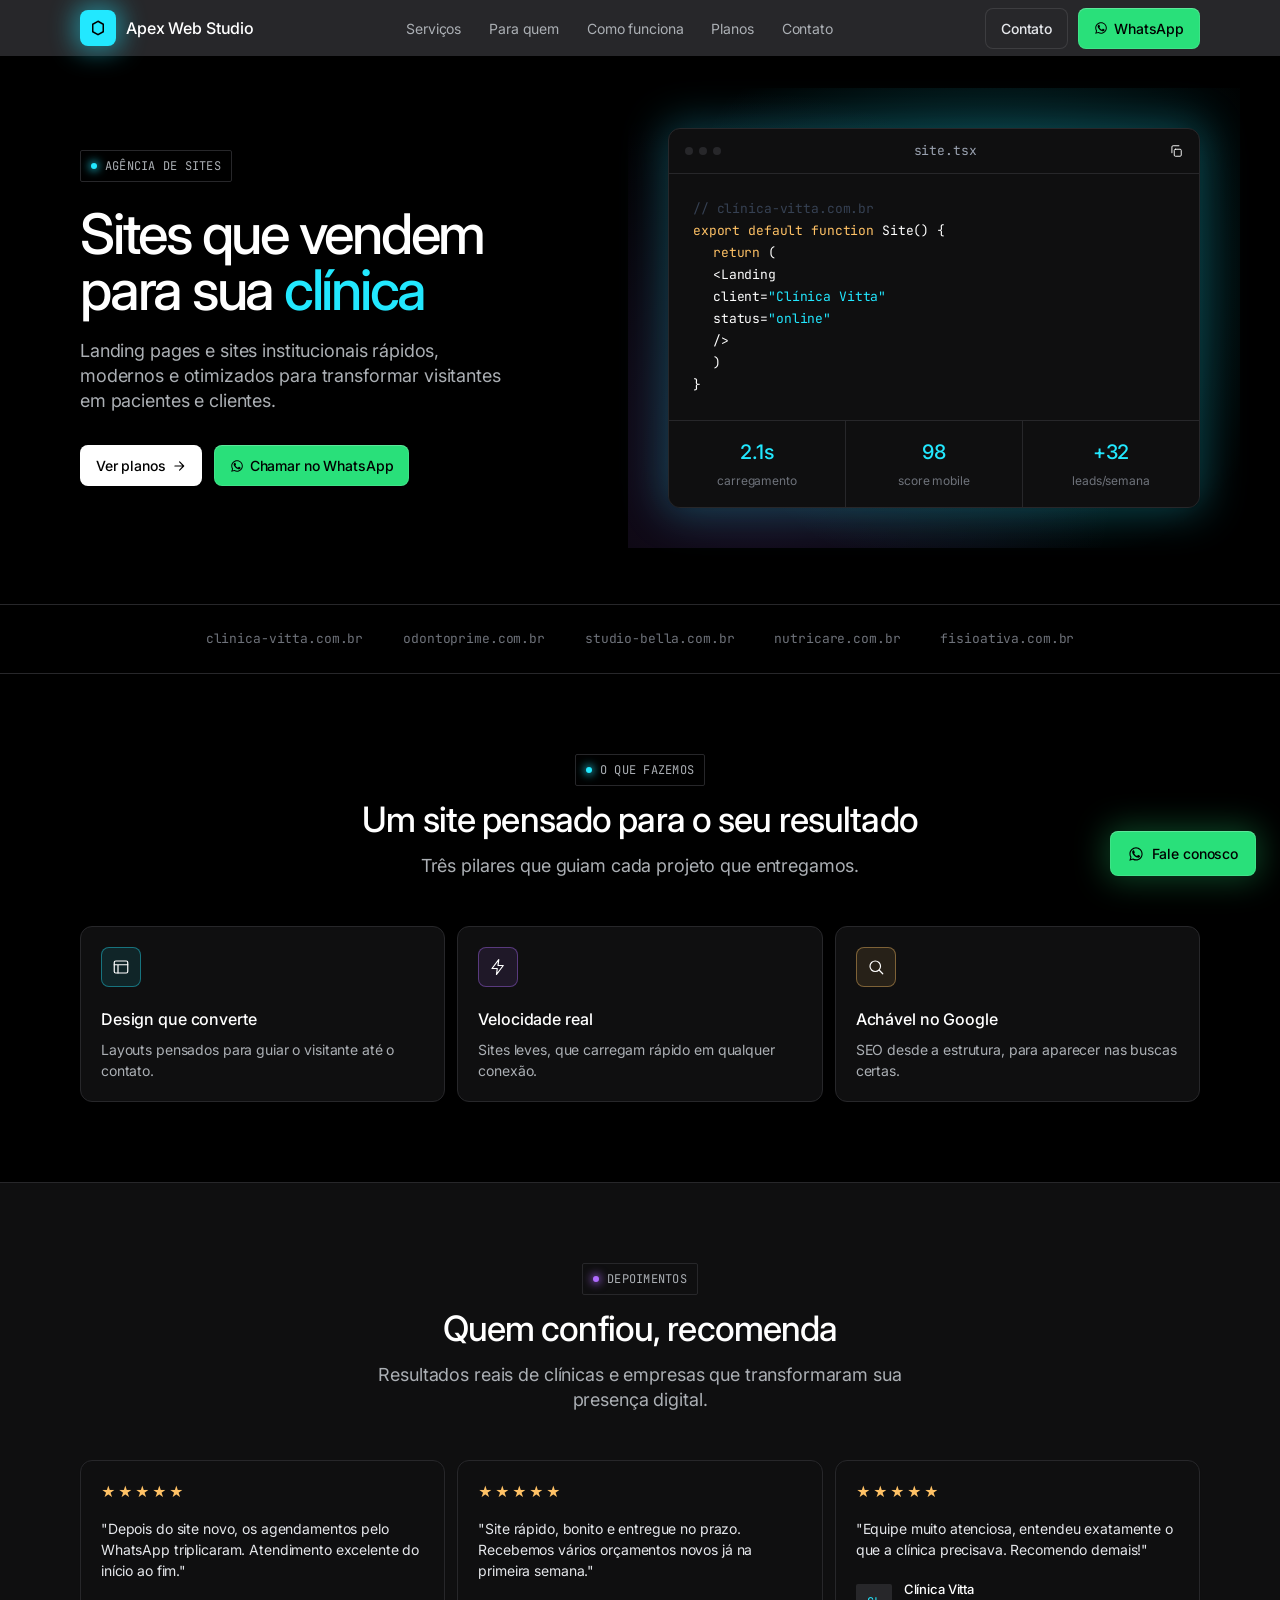
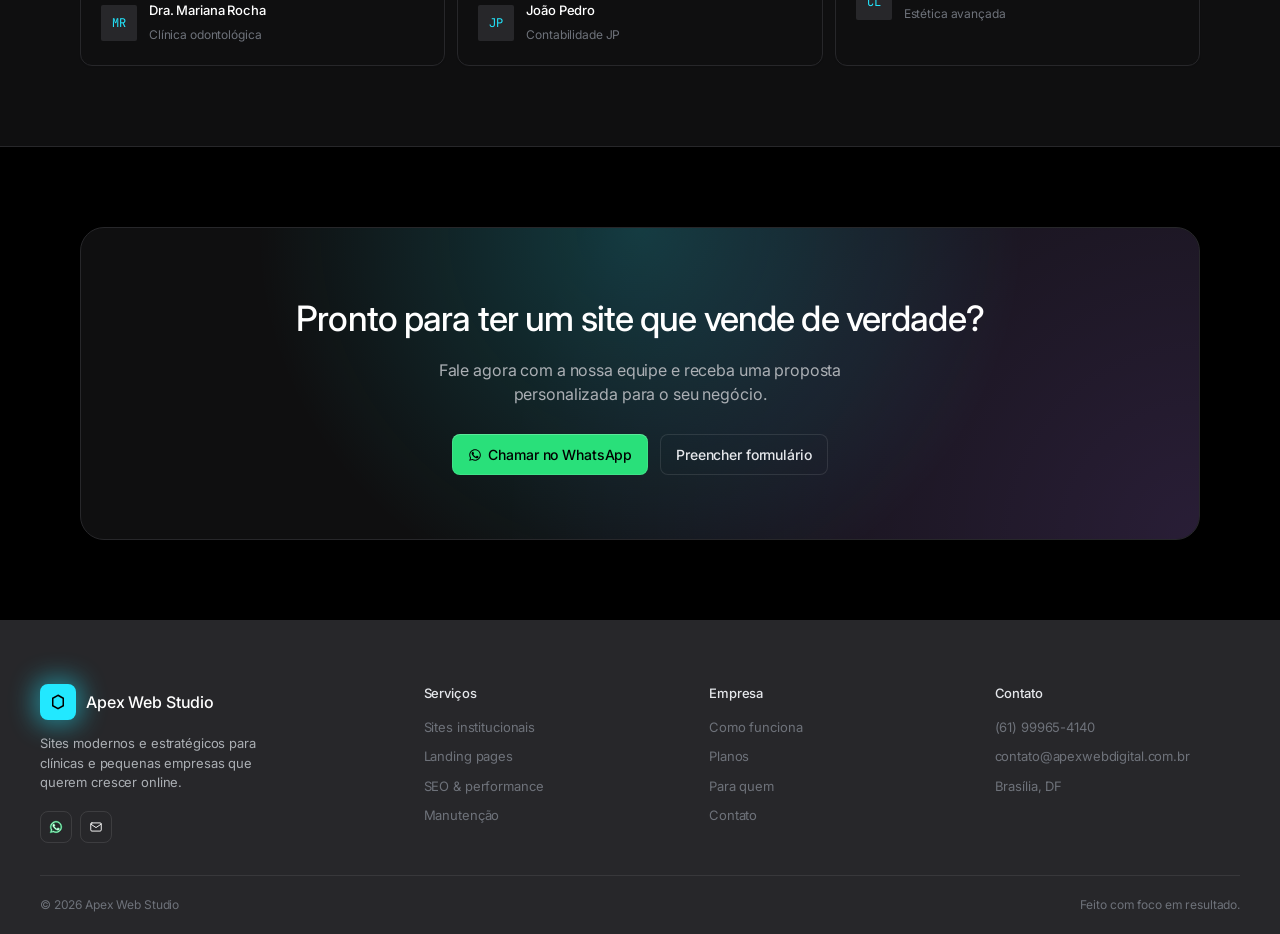
==== commit 674880dd: "Corrigindo e-mail para contato@apexwebdigital.com.br" ====
--- a/index.html
+++ b/index.html
@@ -64,10 +64,8 @@
         <p>Landing pages e sites institucionais rápidos, modernos e otimizados para transformar visitantes em pacientes e clientes.</p>
         <div class="hero-actions">
           <a class="btn btn-primary" href="planos.html">Ver planos <svg viewBox="0 0 24 24"><use href="#i-arrow"/></svg></a>
-          <a class="command-badge" data-copy="5561999654140" href="https://wa.me/5561999654140?text=Ol%C3%A1!%20Quero%20falar%20sobre%20um%20site." target="_blank" rel="noopener">
-            <svg viewBox="0 0 24 24"><use href="#i-whatsapp"/></svg>
-            wa.me/5561999654140
-            <svg viewBox="0 0 24 24"><use href="#i-copy"/></svg>
+          <a class="btn btn-whatsapp" href="https://wa.me/5561999654140?text=Ol%C3%A1!%20Quero%20falar%20sobre%20um%20site." target="_blank" rel="noopener">
+            <svg viewBox="0 0 24 24"><use href="#i-whatsapp"/></svg> Chamar no WhatsApp
           </a>
         </div>
       </div>
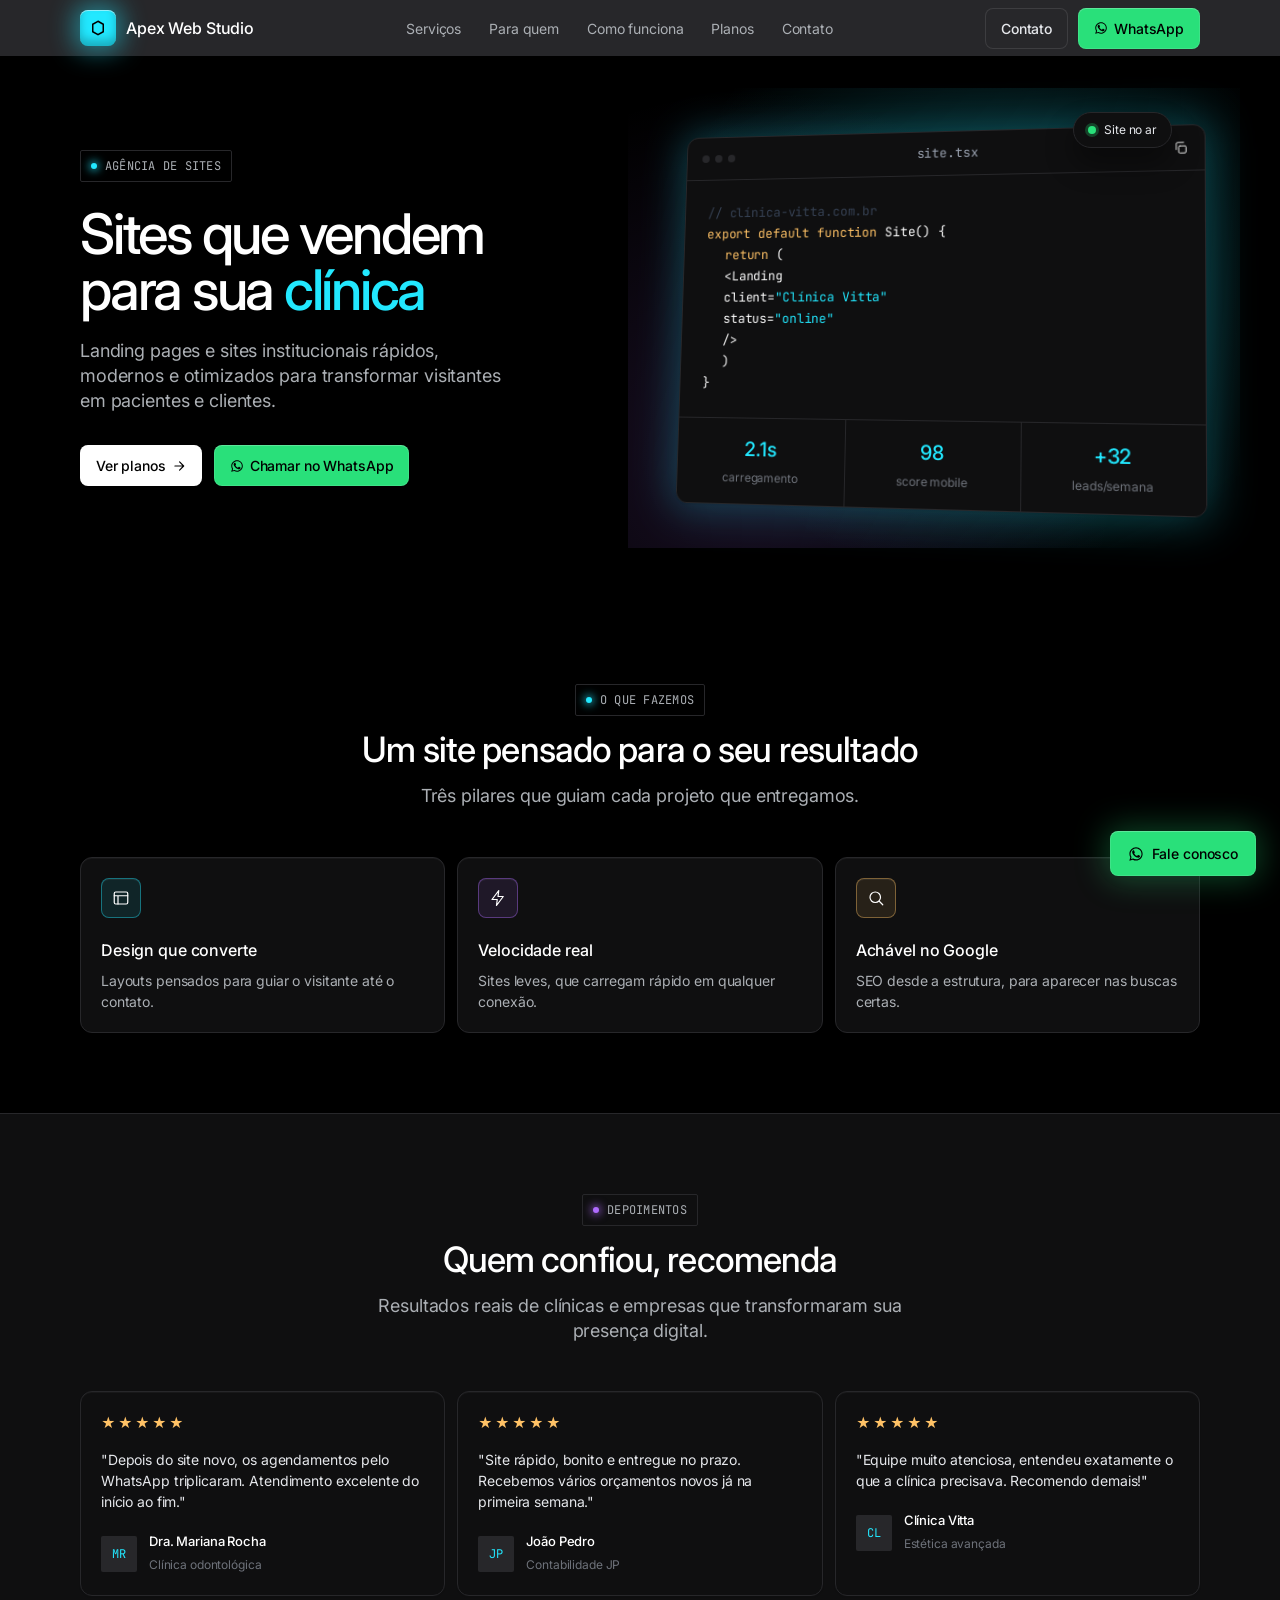
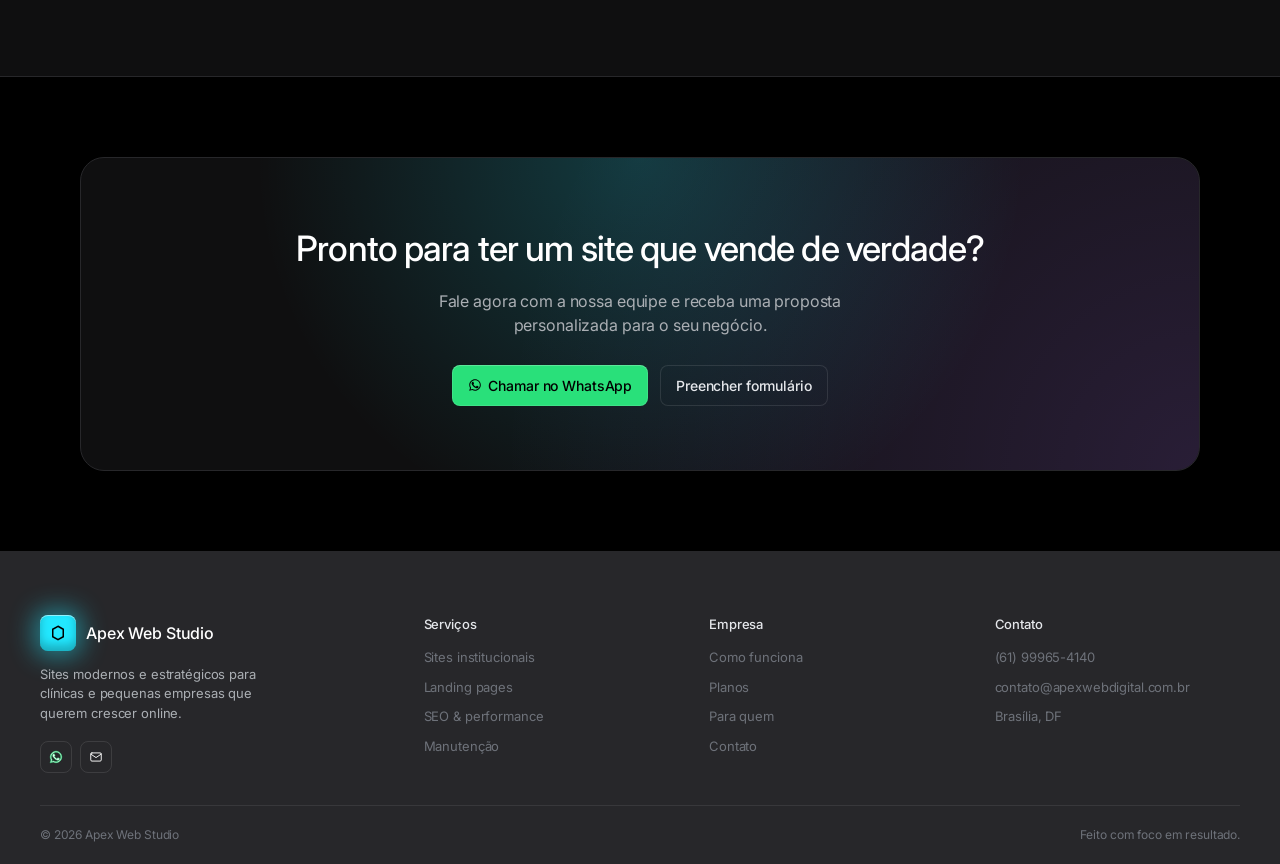
==== commit 2e7abf32: "Corrigindo e-mail para contato@apexwebdigital.com.br" ====
--- a/index.html
+++ b/index.html
@@ -94,19 +94,10 @@
             <div><strong>+32</strong><span>leads/semana</span></div>
           </div>
         </div>
-      </div>
-    </div>
-  </section>
-
-  <div class="trust">
-    <div class="wrap">
-      <span>clinica-vitta.com.br</span>
-      <span>odontoprime.com.br</span>
-      <span>studio-bella.com.br</span>
-      <span>nutricare.com.br</span>
-      <span>fisioativa.com.br</span>
-    </div>
-  </div>
+        <div class="float-chip"><span class="pulse-dot"></span>Site no ar</div>
+      </div>
+    </div>
+  </section>
 
   <section class="section">
     <div class="wrap">
--- a/assets/style.css
+++ b/assets/style.css
@@ -72,7 +72,7 @@
 .brand-mark{
   width:36px; height:36px; border-radius:var(--radius-btn);
   background:var(--cyan);
-  box-shadow:0 0 24px 6px rgba(34,232,255,.45);
+  box-shadow:0 0 24px 6px rgba(34,232,255,.45), inset 0 1px 0 rgba(255,255,255,.5), inset 0 -6px 10px rgba(0,0,0,.25);
   display:flex; align-items:center; justify-content:center;
 }
 .brand-mark svg{ width:18px; height:18px; stroke:var(--obsidian); }
@@ -103,8 +103,10 @@
   padding:10px 16px;
   font-size:14px; font-weight:500;
   border:0;
-  transition:box-shadow .2s ease, background .2s ease;
-}
+  transition:box-shadow .2s ease, background .2s ease, transform .2s ease;
+}
+.btn:hover{ transform:translateY(-2px); }
+.btn:active{ transform:translateY(0) scale(.96); }
 .btn svg{ width:14px; height:14px; }
 .btn-primary{
   background:var(--paper); color:var(--obsidian);
@@ -167,7 +169,7 @@
 }
 .hero-actions{ display:flex; flex-wrap:wrap; gap:var(--gap-element); }
 
-.hero-visual{ position:relative; }
+.hero-visual{ position:relative; perspective:1200px; animation:hero-float 6s ease-in-out infinite; }
 .hero-visual::before{
   content:'';
   position:absolute; inset:-40px;
@@ -182,6 +184,32 @@
   border-radius:var(--radius-card);
   box-shadow:var(--shadow-card), var(--glow-cyan);
   overflow:hidden;
+  transform:rotateY(-10deg) rotateX(5deg);
+  transition:transform .4s ease;
+}
+.hero-visual:hover .editor{ transform:rotateY(-3deg) rotateX(1deg) scale(1.02); }
+
+.float-chip{
+  position:absolute; top:-16px; right:28px; z-index:2;
+  display:flex; align-items:center; gap:8px;
+  background:var(--carbon); border:1px solid var(--graphite);
+  border-radius:999px; padding:8px 14px;
+  font-size:12px; color:var(--filament);
+  box-shadow:var(--shadow-card), 0 16px 28px rgba(0,0,0,.4);
+  animation:hero-float 5s ease-in-out infinite;
+  animation-delay:.5s;
+}
+.float-chip .pulse-dot{
+  width:8px; height:8px; border-radius:50%; background:var(--green);
+  box-shadow:0 0 0 3px rgba(41,224,122,.25);
+}
+
+@keyframes hero-float{
+  0%, 100%{ transform:translateY(0); }
+  50%{ transform:translateY(-12px); }
+}
+@media (prefers-reduced-motion: reduce){
+  .hero-visual, .float-chip{ animation:none; }
 }
 .editor-bar{
   display:flex; align-items:center; padding:12px 16px;
@@ -222,11 +250,6 @@
 .page-header h1{ font-size:44px; font-weight:500; letter-spacing:-.03em; line-height:1.05; margin-bottom:14px; }
 .page-header p{ font-size:18px; color:var(--fog); max-width:520px; margin:0 auto; }
 
-/* trust row */
-.trust{ border-top:1px solid var(--graphite); border-bottom:1px solid var(--graphite); }
-.trust .wrap{ padding:24px 40px; display:flex; align-items:center; justify-content:center; gap:40px; flex-wrap:wrap; }
-.trust span{ font-family:var(--font-mono); font-size:13px; color:var(--ash); }
-
 /* section heading */
 .heading{ max-width:600px; margin-bottom:48px; }
 .heading.center{ margin-left:auto; margin-right:auto; text-align:center; }
@@ -235,7 +258,7 @@
 .heading p{ font-size:18px; line-height:1.4; color:var(--fog); }
 
 /* cards grid */
-.grid{ display:grid; gap:var(--gap-element); }
+.grid{ display:grid; gap:var(--gap-element); perspective:1000px; }
 .grid-3{ grid-template-columns:repeat(3,1fr); }
 .grid-4{ grid-template-columns:repeat(4,1fr); }
 
@@ -252,14 +275,19 @@
   border:1px solid var(--graphite);
   border-radius:var(--radius-card);
   padding:var(--pad-card);
-  box-shadow:var(--shadow-card);
-  transition:transform .2s ease, border-color .2s ease;
-}
-.card:hover{ transform:translateY(-3px); }
+  box-shadow:var(--shadow-card), inset 0 1px 0 rgba(255,255,255,.04);
+  transition:transform .25s ease, border-color .25s ease, box-shadow .25s ease;
+}
+.card:hover{
+  transform:translateY(-6px) rotateX(3deg);
+  border-color:rgba(34,232,255,.35);
+  box-shadow:0 20px 40px rgba(0,0,0,.45), inset 0 1px 0 rgba(255,255,255,.06);
+}
 .card-icon{
   width:40px; height:40px;
   border-radius:var(--radius-btn);
   border:1px solid var(--graphite);
+  box-shadow:inset 0 1px 0 rgba(255,255,255,.06);
   display:flex; align-items:center; justify-content:center;
   margin-bottom:20px;
 }
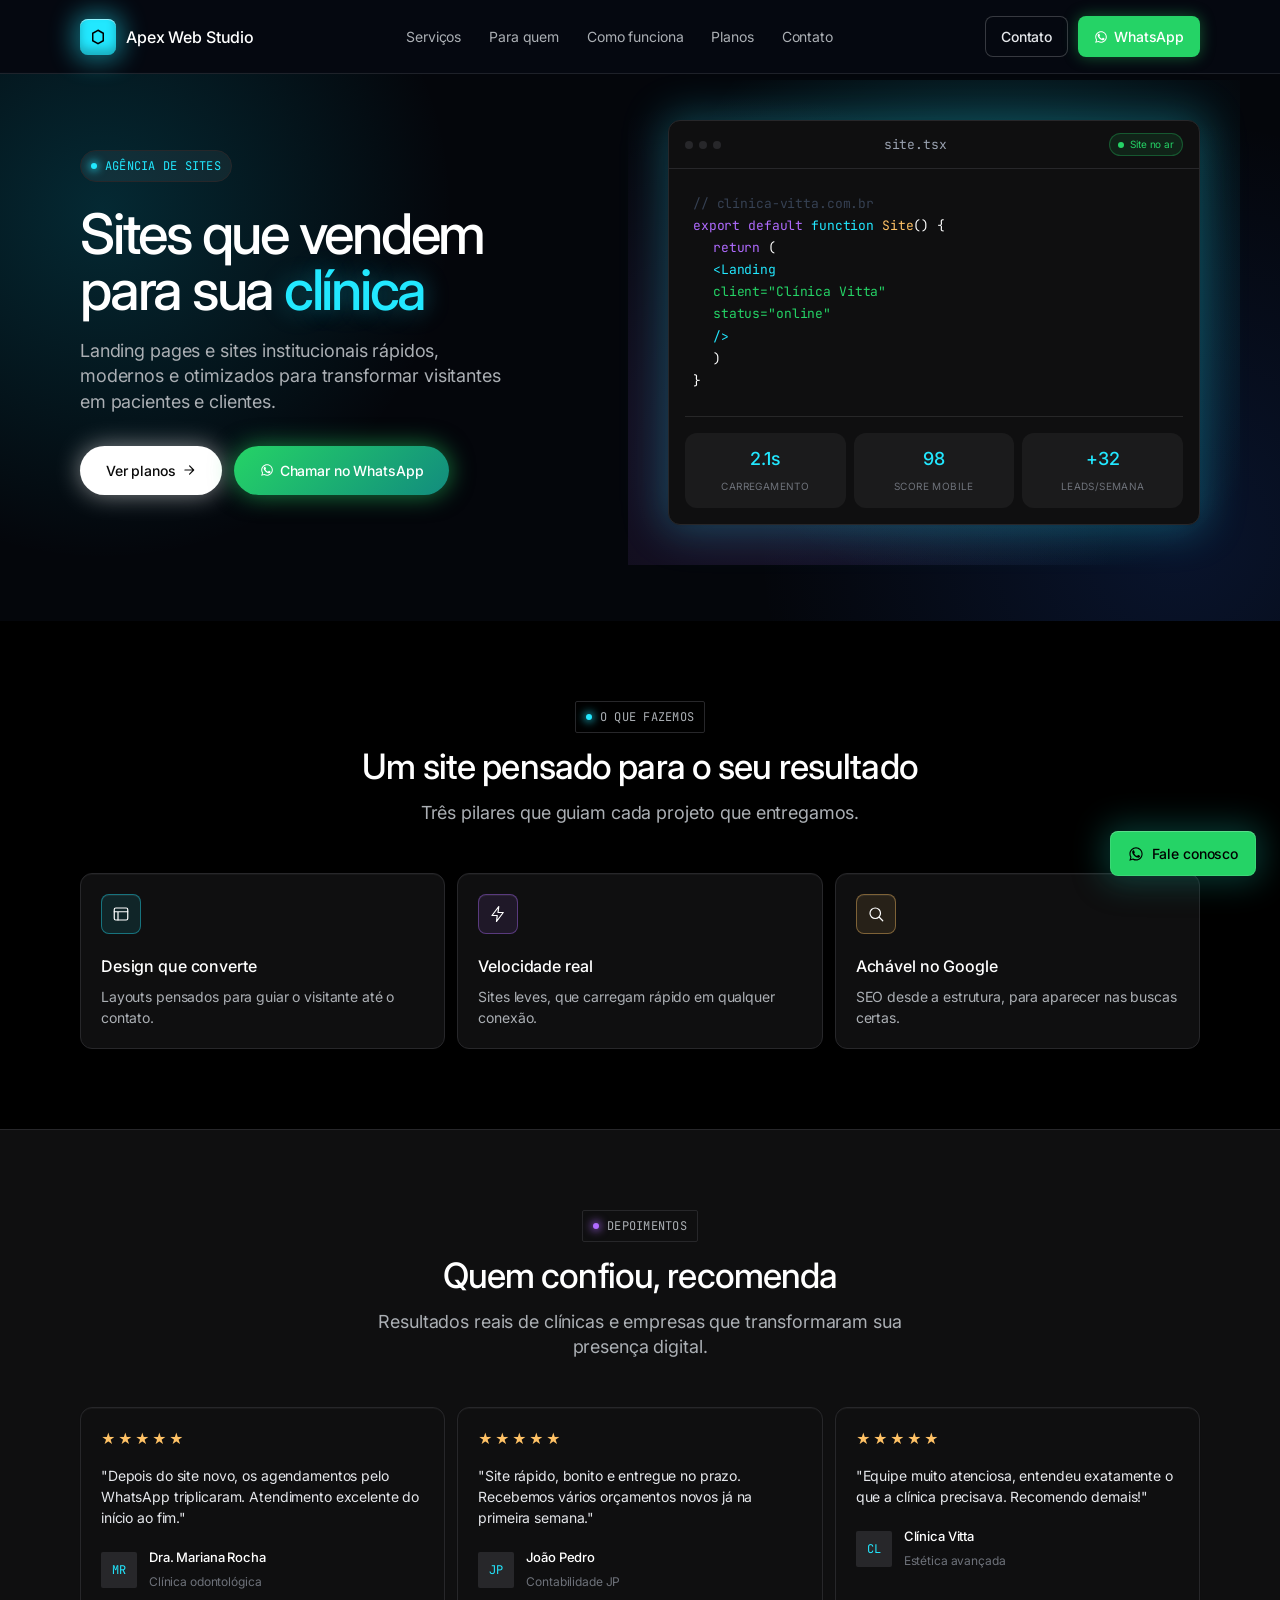
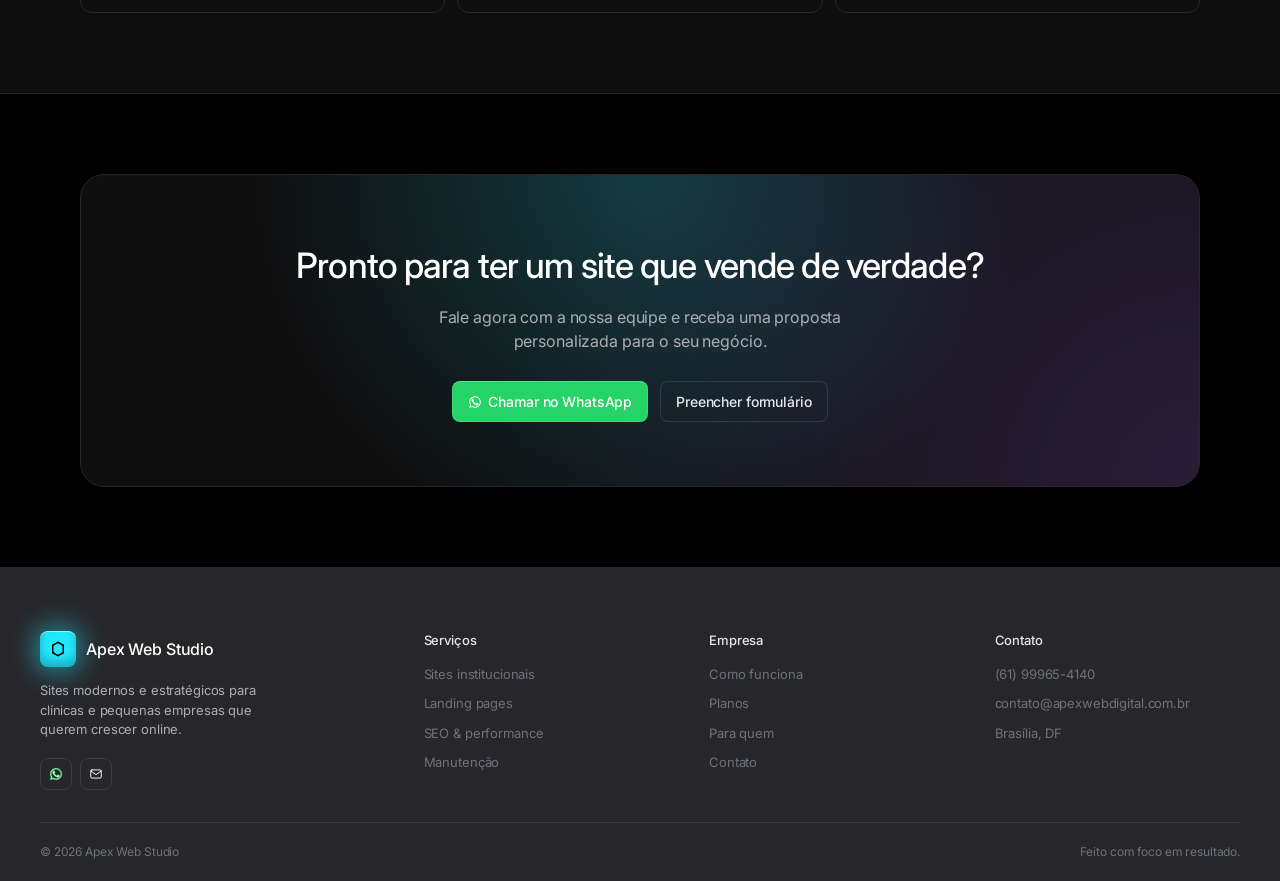
==== commit d21c0228: "Refina visual da hero: header fixo com blur, glows exatos e card estático Header passa a ser fixo co" ====
--- a/index.html
+++ b/index.html
@@ -22,7 +22,6 @@
 <svg width="0" height="0" style="position:absolute">
   <symbol id="i-check" viewBox="0 0 24 24" fill="none" stroke="currentColor" stroke-width="2" stroke-linecap="round" stroke-linejoin="round"><path d="M20 6L9 17l-5-5"/></symbol>
   <symbol id="i-arrow" viewBox="0 0 24 24" fill="none" stroke="currentColor" stroke-width="2" stroke-linecap="round" stroke-linejoin="round"><path d="M5 12h14M13 5l7 7-7 7"/></symbol>
-  <symbol id="i-copy" viewBox="0 0 24 24" fill="none" stroke="currentColor" stroke-width="1.6" stroke-linecap="round" stroke-linejoin="round"><rect x="9" y="9" width="12" height="12" rx="2"/><path d="M5 15V5a2 2 0 012-2h10"/></symbol>
   <symbol id="i-menu" viewBox="0 0 24 24" fill="none" stroke="currentColor" stroke-width="1.8" stroke-linecap="round"><path d="M4 6h16M4 12h16M4 18h16"/></symbol>
   <symbol id="i-layout" viewBox="0 0 24 24" fill="none" stroke="currentColor" stroke-width="1.6" stroke-linecap="round" stroke-linejoin="round"><rect x="3" y="4" width="18" height="16" rx="2"/><path d="M3 9h18M8 9v11"/></symbol>
   <symbol id="i-zap" viewBox="0 0 24 24" fill="none" stroke="currentColor" stroke-width="1.6" stroke-linecap="round" stroke-linejoin="round"><path d="M13 2L4 14h7l-1 8 9-12h-7l1-8z"/></symbol>
@@ -75,16 +74,16 @@
           <div class="editor-bar">
             <div class="editor-dots"><span></span><span></span><span></span></div>
             <div class="editor-file">site.tsx</div>
-            <svg class="editor-copy" viewBox="0 0 24 24"><use href="#i-copy"/></svg>
+            <div class="editor-status"><span class="pulse-dot"></span>Site no ar</div>
           </div>
           <div class="editor-body">
             <div><span class="cm">// clínica-vitta.com.br</span></div>
-            <div><span class="kw">export default function</span> Site() {</div>
+            <div><span class="kw">export default</span> <span class="fn">function</span> <span class="title">Site</span>() {</div>
             <div class="in"><span class="kw">return</span> (</div>
-            <div class="in in">&lt;Landing</div>
-            <div class="in in in">client=<span class="str">"Clínica Vitta"</span></div>
-            <div class="in in in">status=<span class="str">"online"</span></div>
-            <div class="in in">/&gt;</div>
+            <div class="in in"><span class="fn">&lt;Landing</span></div>
+            <div class="in in in"><span class="attr">client=</span><span class="str">"Clínica Vitta"</span></div>
+            <div class="in in in"><span class="attr">status=</span><span class="str">"online"</span></div>
+            <div class="in in"><span class="fn">/&gt;</span></div>
             <div class="in">)</div>
             <div>}</div>
           </div>
@@ -94,7 +93,6 @@
             <div><strong>+32</strong><span>leads/semana</span></div>
           </div>
         </div>
-        <div class="float-chip"><span class="pulse-dot"></span>Site no ar</div>
       </div>
     </div>
   </section>
--- a/assets/style.css
+++ b/assets/style.css
@@ -13,7 +13,8 @@
   --cyan:#22e8ff;
   --violet:#b06bff;
   --amber:#ffc266;
-  --green:#29e07a;
+  --green:#25d366;
+  --green-dark:#128c7e;
 
   --font-sans:'Inter',ui-sans-serif,system-ui,sans-serif;
   --font-mono:'JetBrains Mono',ui-monospace,SFMono-Regular,Menlo,monospace;
@@ -32,7 +33,7 @@
   --shadow-card:rgba(0,0,0,.05) 0 1px 2px 0;
   --glow-cyan:rgba(34,232,255,.25) 0 0 40px 6px;
   --glow-violet:rgba(176,107,255,.25) 0 0 40px 6px;
-  --glow-green:rgba(41,224,122,.3) 0 0 32px 4px;
+  --glow-green:rgba(18,140,126,.4) 0 0 32px 6px;
 }
 
 *{ margin:0; padding:0; box-sizing:border-box; }
@@ -44,6 +45,7 @@
   font-size:16px;
   line-height:1.5;
   letter-spacing:-.008em;
+  padding-top:72px;
 }
 a{ color:inherit; text-decoration:none; }
 ul{ list-style:none; }
@@ -63,11 +65,13 @@
 
 /* nav */
 .nav{
-  position:sticky; top:0; z-index:50;
-  background:var(--graphite);
-  height:56px;
-}
-.nav .wrap{ height:100%; display:flex; align-items:center; justify-content:space-between; gap:24px; }
+  position:fixed; top:0; left:0; right:0; z-index:50;
+  background:rgba(7,11,20,.8);
+  backdrop-filter:blur(12px);
+  border-bottom:1px solid rgba(255,255,255,.1);
+  padding:16px 0;
+}
+.nav .wrap{ display:flex; align-items:center; justify-content:space-between; gap:24px; }
 .brand{ display:flex; align-items:center; gap:10px; font-weight:500; }
 .brand-mark{
   width:36px; height:36px; border-radius:var(--radius-btn);
@@ -78,17 +82,21 @@
 .brand-mark svg{ width:18px; height:18px; stroke:var(--obsidian); }
 
 .nav-links{ display:flex; gap:28px; font-size:14px; color:var(--fog); }
-.nav-links a:hover{ color:var(--paper); }
+.nav-links a:hover{ color:var(--cyan); }
 .nav-links a.is-active{ color:var(--cyan); }
 
 .nav-actions{ display:flex; align-items:center; gap:10px; }
+.nav-actions .btn-ghost{ box-shadow:rgba(255,255,255,.2) 0 0 0 1px inset; }
+.nav-actions .btn-whatsapp{ box-shadow:0 0 15px rgba(37,211,102,.4); }
 .nav-toggle{ display:none; background:none; border:0; color:var(--paper); }
 
 @media (max-width:860px){
   .nav-links{
-    display:none; position:absolute; top:56px; left:0; right:0;
+    display:none; position:absolute; top:100%; left:0; right:0;
     flex-direction:column; gap:16px;
-    background:var(--graphite);
+    background:rgba(7,11,20,.96);
+    backdrop-filter:blur(12px);
+    border-bottom:1px solid rgba(255,255,255,.1);
     padding:20px 40px;
     box-shadow:rgba(0,0,0,.4) 0 8px 16px;
   }
@@ -119,7 +127,7 @@
 }
 .btn-ghost:hover{ background:var(--graphite); }
 .btn-whatsapp{
-  background:var(--green); color:var(--obsidian);
+  background:var(--green); color:#ffffff;
   box-shadow:var(--hairline);
 }
 .btn-whatsapp:hover{ box-shadow:var(--hairline), var(--glow-green); }
@@ -129,7 +137,7 @@
   display:inline-flex; align-items:center; gap:8px;
   font-family:var(--font-mono); font-size:13px; color:var(--filament);
   background:var(--carbon);
-  border:1px solid rgba(41,224,122,.35);
+  border:1px solid rgba(37,211,102,.35);
   border-radius:var(--radius-btn);
   padding:8px 14px;
   transition:border-color .2s ease;
@@ -151,25 +159,52 @@
 .tag.violet .dot{ background:var(--violet); box-shadow:0 0 8px 2px rgba(176,107,255,.7); }
 
 /* hero */
+.hero{
+  position:relative;
+  overflow:hidden;
+  background:
+    radial-gradient(500px circle at 8% 25%, rgba(6,182,212,.2), transparent 70%),
+    radial-gradient(600px circle at 92% 85%, rgba(37,99,235,.15), transparent 70%),
+    #04060b;
+}
 .hero .wrap{
   display:grid; grid-template-columns:1fr 1fr; gap:56px; align-items:center;
-  padding-top:72px; padding-bottom:96px;
-  position:relative;
+  padding-top:48px; padding-bottom:96px;
+  position:relative; z-index:1;
 }
 .hero-copy{ position:relative; z-index:1; }
-.hero-copy .tag{ margin-bottom:24px; }
+.hero-copy .tag{
+  border-radius:999px;
+  background:rgba(255,255,255,.05);
+  color:var(--cyan);
+  margin-bottom:24px;
+}
+.hero-copy .tag .dot{ animation:tag-pulse 2s ease-in-out infinite; }
+@keyframes tag-pulse{ 0%, 100%{ opacity:1; } 50%{ opacity:.35; } }
 .hero-copy h1{
   font-size:56px; font-weight:500; line-height:1; letter-spacing:-.04em;
   margin-bottom:20px;
 }
-.hero-copy h1 em{ font-style:normal; color:var(--cyan); }
+.hero-copy h1 em{ font-style:normal; color:var(--cyan); text-shadow:0 0 24px rgba(34,211,238,.4); }
 .hero-copy p{
   font-size:18px; line-height:1.4; color:var(--fog);
   max-width:440px; margin-bottom:32px;
 }
 .hero-actions{ display:flex; flex-wrap:wrap; gap:var(--gap-element); }
-
-.hero-visual{ position:relative; perspective:1200px; animation:hero-float 6s ease-in-out infinite; }
+.hero-actions .btn{ border-radius:999px; padding:14px 26px; }
+.hero-actions .btn-primary{
+  background:#ffffff; color:#0a0a0a;
+  box-shadow:0 0 25px rgba(255,255,255,.5);
+}
+.hero-actions .btn-primary:hover{ box-shadow:0 0 35px rgba(255,255,255,.7); }
+.hero-actions .btn-whatsapp{
+  background:linear-gradient(135deg, #25d366, #128c7e);
+  color:#ffffff;
+  box-shadow:0 0 25px rgba(37,211,102,.6);
+}
+.hero-actions .btn-whatsapp:hover{ box-shadow:0 0 35px rgba(37,211,102,.8); }
+
+.hero-visual{ position:relative; }
 .hero-visual::before{
   content:'';
   position:absolute; inset:-40px;
@@ -184,54 +219,41 @@
   border-radius:var(--radius-card);
   box-shadow:var(--shadow-card), var(--glow-cyan);
   overflow:hidden;
-  transform:rotateY(-10deg) rotateX(5deg);
-  transition:transform .4s ease;
-}
-.hero-visual:hover .editor{ transform:rotateY(-3deg) rotateX(1deg) scale(1.02); }
-
-.float-chip{
-  position:absolute; top:-16px; right:28px; z-index:2;
-  display:flex; align-items:center; gap:8px;
-  background:var(--carbon); border:1px solid var(--graphite);
-  border-radius:999px; padding:8px 14px;
-  font-size:12px; color:var(--filament);
-  box-shadow:var(--shadow-card), 0 16px 28px rgba(0,0,0,.4);
-  animation:hero-float 5s ease-in-out infinite;
-  animation-delay:.5s;
-}
-.float-chip .pulse-dot{
-  width:8px; height:8px; border-radius:50%; background:var(--green);
-  box-shadow:0 0 0 3px rgba(41,224,122,.25);
-}
-
-@keyframes hero-float{
-  0%, 100%{ transform:translateY(0); }
-  50%{ transform:translateY(-12px); }
-}
-@media (prefers-reduced-motion: reduce){
-  .hero-visual, .float-chip{ animation:none; }
 }
 .editor-bar{
-  display:flex; align-items:center; padding:12px 16px;
+  display:flex; align-items:center; justify-content:space-between; gap:12px;
+  padding:12px 16px;
   border-bottom:1px solid var(--graphite);
 }
 .editor-dots{ display:flex; gap:6px; }
 .editor-dots span{ width:8px; height:8px; border-radius:50%; background:var(--graphite); }
 .editor-file{ flex:1; text-align:center; font-family:var(--font-mono); font-size:13px; color:var(--mist); }
-.editor-copy{ width:14px; height:14px; stroke:var(--mist); }
+.editor-status{
+  display:flex; align-items:center; gap:6px;
+  font-size:10px; color:var(--green);
+  background:rgba(37,211,102,.1); border:1px solid rgba(37,211,102,.3);
+  border-radius:999px; padding:3px 8px;
+  white-space:nowrap;
+}
+.editor-status .pulse-dot{
+  width:6px; height:6px; border-radius:50%; background:var(--green);
+}
 .editor-body{ padding:24px; font-family:var(--font-mono); font-size:13px; line-height:1.7; }
-.editor-body .kw{ color:var(--amber); }
-.editor-body .str{ color:var(--cyan); }
+.editor-body .kw{ color:var(--violet); }
+.editor-body .fn{ color:var(--cyan); }
+.editor-body .title{ color:var(--amber); }
+.editor-body .attr, .editor-body .str{ color:var(--green); }
 .editor-body .cm{ color:var(--slate); }
 .editor-body .in{ padding-left:20px; }
 
 .editor-stats{
-  display:grid; grid-template-columns:repeat(3,1fr); gap:1px;
-  background:var(--graphite); border-top:1px solid var(--graphite);
-}
-.editor-stats div{ background:var(--carbon); padding:16px; text-align:center; }
-.editor-stats strong{ display:block; font-size:20px; font-weight:500; color:var(--cyan); }
-.editor-stats span{ font-size:12px; color:var(--ash); }
+  display:grid; grid-template-columns:repeat(3,1fr); gap:8px;
+  margin:0 16px 16px; padding-top:16px;
+  border-top:1px solid rgba(255,255,255,.1);
+}
+.editor-stats div{ background:rgba(255,255,255,.05); border-radius:12px; padding:12px 8px; text-align:center; }
+.editor-stats strong{ display:block; font-size:18px; font-weight:500; color:var(--cyan); }
+.editor-stats span{ font-size:10px; color:var(--ash); text-transform:uppercase; letter-spacing:.04em; }
 
 @media (max-width:980px){
   .hero .wrap{ grid-template-columns:1fr; padding-top:48px; }
@@ -298,7 +320,7 @@
 .card-icon.c-violet svg{ stroke:var(--violet); }
 .card-icon.c-amber{ background:rgba(255,194,102,.1); border-color:rgba(255,194,102,.4); }
 .card-icon.c-amber svg{ stroke:var(--amber); }
-.card-icon.c-green{ background:rgba(41,224,122,.1); border-color:rgba(41,224,122,.4); }
+.card-icon.c-green{ background:rgba(37,211,102,.1); border-color:rgba(37,211,102,.4); }
 .card-icon.c-green svg{ stroke:var(--green); }
 .card h3{ font-size:16px; font-weight:500; margin-bottom:8px; }
 .card p{ font-size:14px; color:var(--fog); }
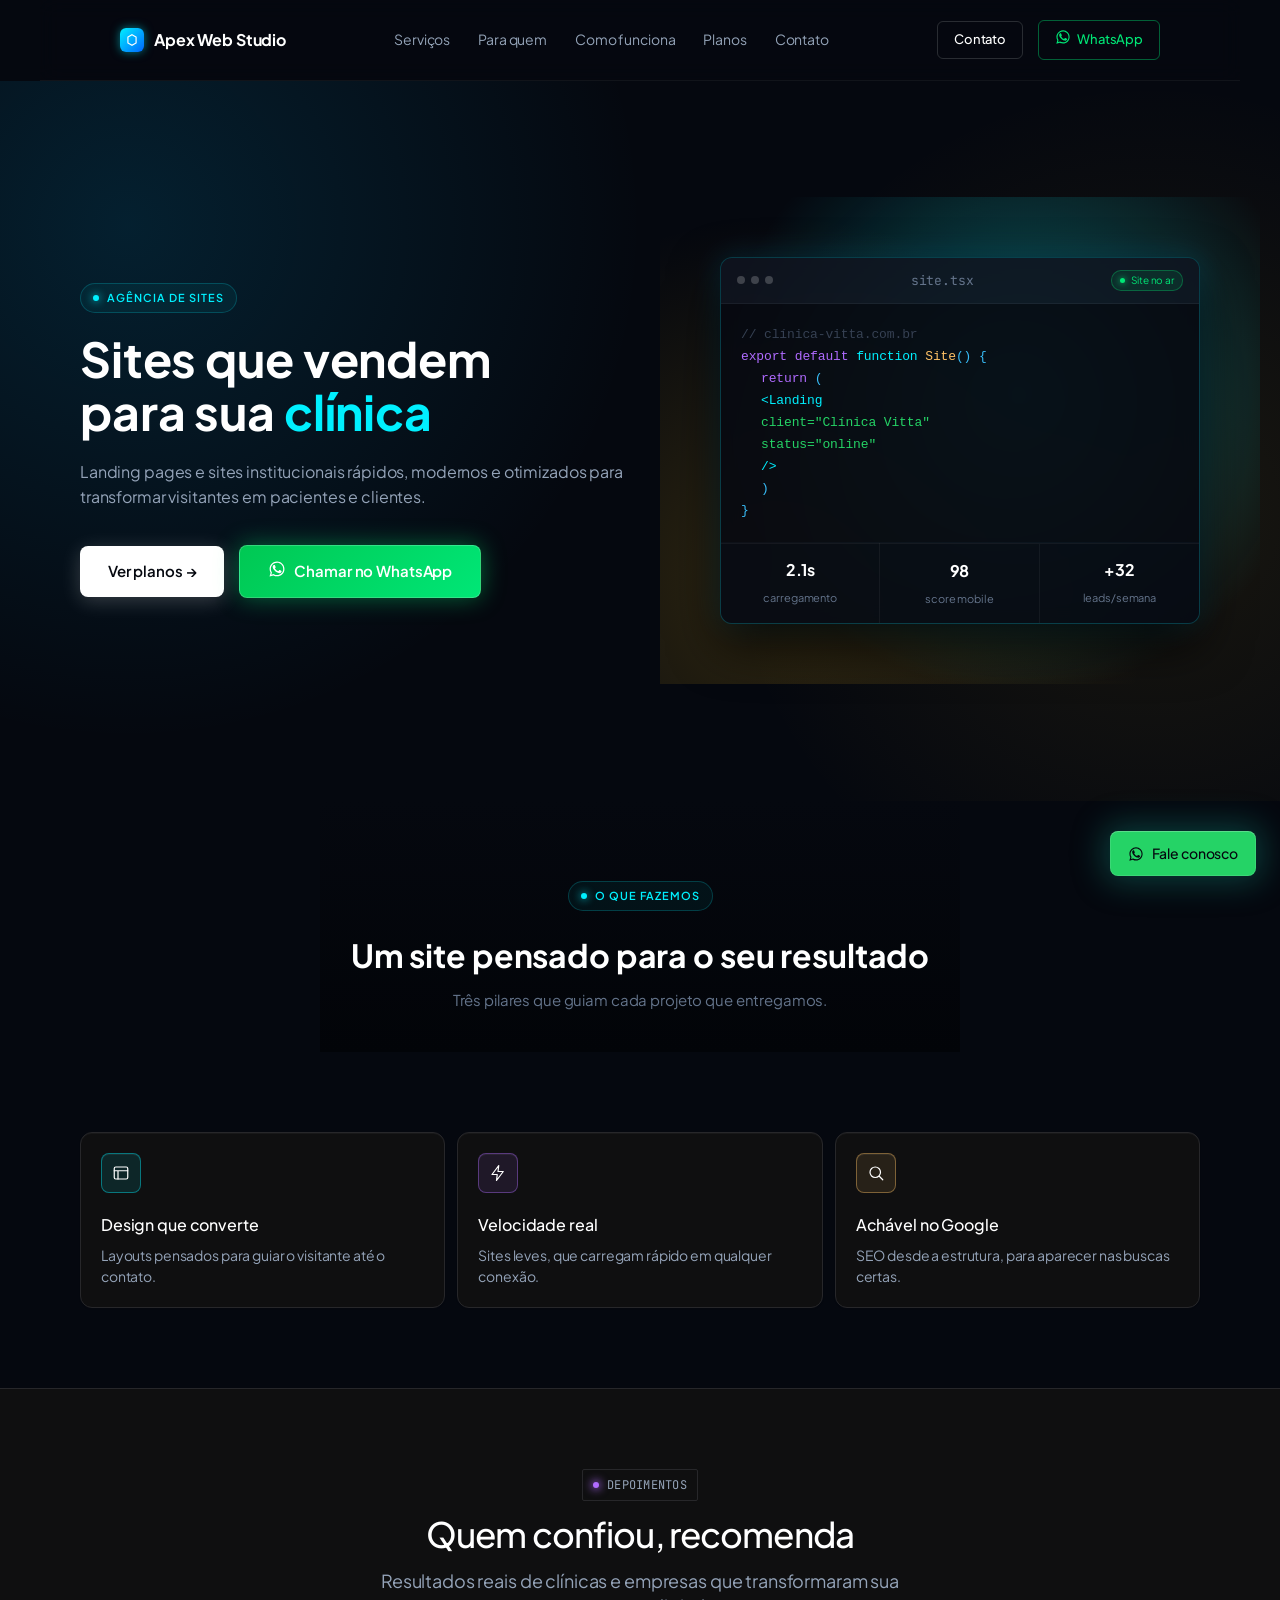
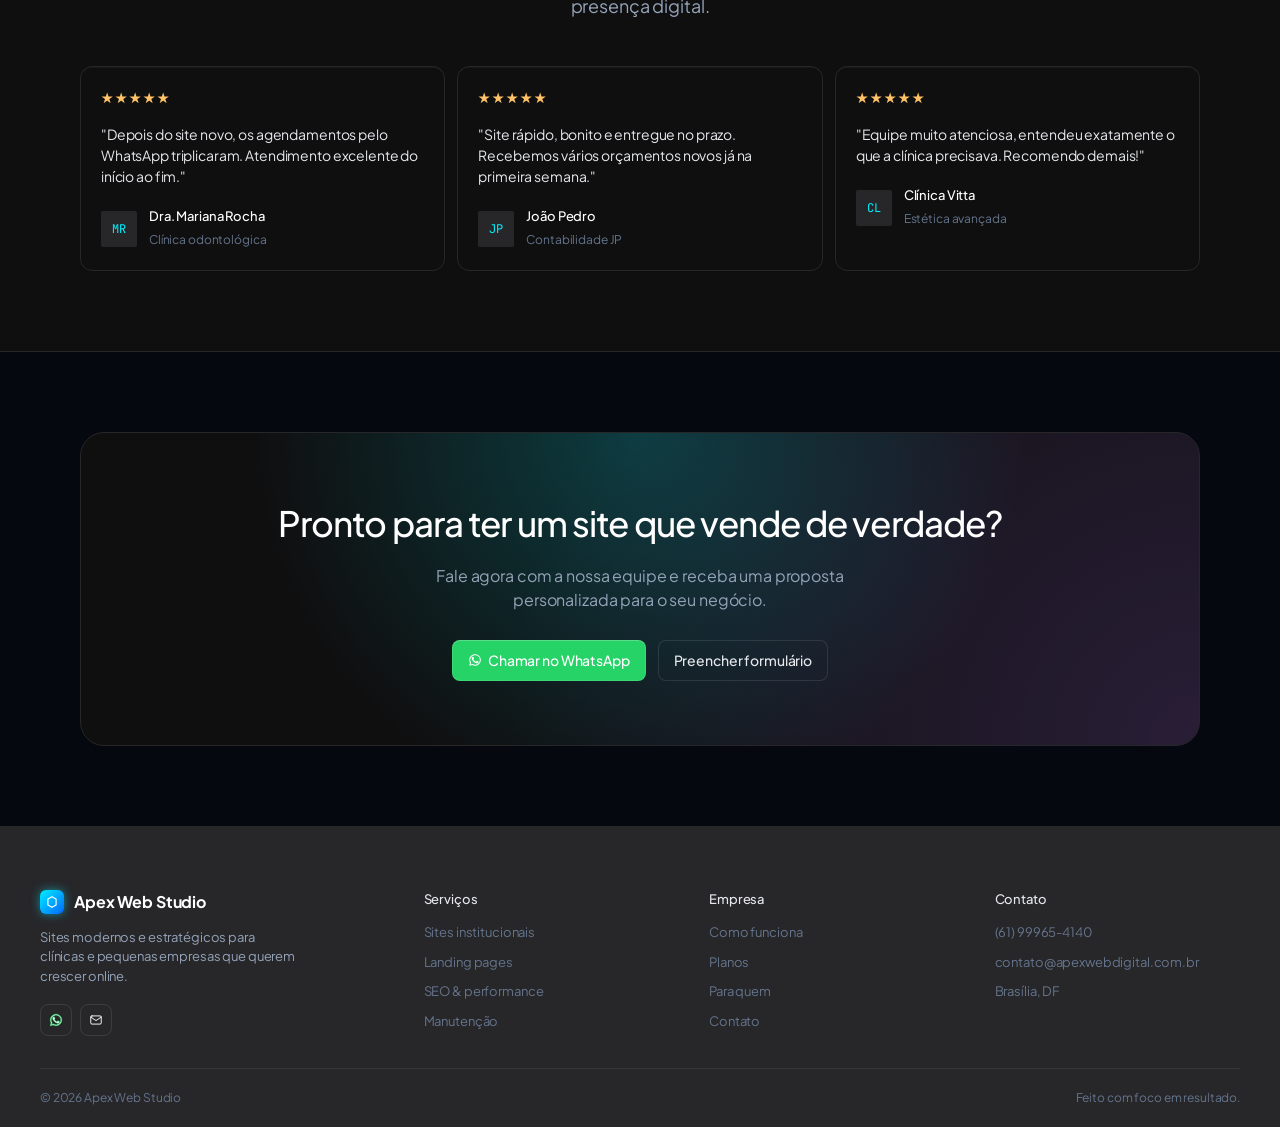
==== commit b305ef90: "Corrigindo e-mail para contato@apexwebdigital.com.br" ====
--- a/index.html
+++ b/index.html
@@ -14,7 +14,7 @@
 <link rel="canonical" href="https://apexwebdigital.com.br/">
 <link rel="preconnect" href="https://fonts.googleapis.com">
 <link rel="preconnect" href="https://fonts.gstatic.com" crossorigin>
-<link href="https://fonts.googleapis.com/css2?family=Inter:wght@400;500&family=JetBrains+Mono:wght@400&display=swap" rel="stylesheet">
+<link href="https://fonts.googleapis.com/css2?family=Plus+Jakarta+Sans:wght@400;500;600;700&family=JetBrains+Mono:wght@400&display=swap" rel="stylesheet">
 <link rel="stylesheet" href="assets/style.css">
 </head>
 <body>
@@ -30,81 +30,99 @@
   <symbol id="i-mail" viewBox="0 0 24 24" fill="none" stroke="currentColor" stroke-width="1.6" stroke-linecap="round" stroke-linejoin="round"><rect x="3" y="5" width="18" height="14" rx="2"/><path d="M3 7l9 6 9-6"/></symbol>
 </svg>
 
-<nav class="nav">
-  <div class="wrap">
-    <a href="index.html" class="brand">
-      <span class="brand-mark"><svg viewBox="0 0 24 24" fill="none" stroke-width="2" stroke-linecap="round"><path d="M12 3l7 4v10l-7 4-7-4V7z"/></svg></span>
-      Apex Web Studio
+<header class="header">
+  <a href="index.html" class="logo-container">
+    <div class="logo-icon"><svg viewBox="0 0 24 24" fill="none" stroke-width="2" stroke-linecap="round"><path d="M12 3l7 4v10l-7 4-7-4V7z"/></svg></div>
+    <span class="logo-text">Apex Web Studio</span>
+  </a>
+  <nav class="nav-links" id="navLinks">
+    <a href="servicos.html">Serviços</a>
+    <a href="para-quem.html">Para quem</a>
+    <a href="como-funciona.html">Como funciona</a>
+    <a href="planos.html">Planos</a>
+    <a href="contato.html">Contato</a>
+  </nav>
+  <div class="header-buttons">
+    <a href="contato.html" class="btn-outline">Contato</a>
+    <a href="https://wa.me/5561999654140?text=Ol%C3%A1!%20Quero%20um%20site%20para%20meu%20neg%C3%B3cio." target="_blank" rel="noopener" class="btn-whatsapp-header">
+      <span class="whatsapp-icon"><svg viewBox="0 0 24 24"><use href="#i-whatsapp"/></svg></span> WhatsApp
     </a>
-    <div class="nav-links" id="navLinks">
-      <a href="servicos.html">Serviços</a>
-      <a href="para-quem.html">Para quem</a>
-      <a href="como-funciona.html">Como funciona</a>
-      <a href="planos.html">Planos</a>
-      <a href="contato.html">Contato</a>
-    </div>
-    <div class="nav-actions">
-      <a class="btn btn-ghost" href="contato.html">Contato</a>
-      <a class="btn btn-whatsapp" href="https://wa.me/5561999654140?text=Ol%C3%A1!%20Quero%20um%20site%20para%20meu%20neg%C3%B3cio." target="_blank" rel="noopener">
-        <svg viewBox="0 0 24 24"><use href="#i-whatsapp"/></svg> WhatsApp
-      </a>
-      <button class="nav-toggle" id="navToggle" aria-label="Menu" aria-expanded="false" aria-controls="navLinks"><svg viewBox="0 0 24 24" width="22" height="22"><use href="#i-menu"/></svg></button>
-    </div>
+    <button class="menu-toggle" id="navToggle" aria-label="Menu" aria-expanded="false" aria-controls="navLinks"><svg viewBox="0 0 24 24" width="22" height="22"><use href="#i-menu"/></svg></button>
   </div>
-</nav>
+</header>
 
 <main>
 
-  <section class="hero">
-    <div class="wrap">
-      <div class="hero-copy">
-        <span class="tag"><span class="dot"></span>Agência de sites</span>
-        <h1>Sites que vendem<br>para sua <em>clínica</em></h1>
-        <p>Landing pages e sites institucionais rápidos, modernos e otimizados para transformar visitantes em pacientes e clientes.</p>
-        <div class="hero-actions">
-          <a class="btn btn-primary" href="planos.html">Ver planos <svg viewBox="0 0 24 24"><use href="#i-arrow"/></svg></a>
-          <a class="btn btn-whatsapp" href="https://wa.me/5561999654140?text=Ol%C3%A1!%20Quero%20falar%20sobre%20um%20site." target="_blank" rel="noopener">
-            <svg viewBox="0 0 24 24"><use href="#i-whatsapp"/></svg> Chamar no WhatsApp
-          </a>
-        </div>
-      </div>
-
-      <div class="hero-visual">
-        <div class="editor">
-          <div class="editor-bar">
-            <div class="editor-dots"><span></span><span></span><span></span></div>
-            <div class="editor-file">site.tsx</div>
-            <div class="editor-status"><span class="pulse-dot"></span>Site no ar</div>
-          </div>
-          <div class="editor-body">
-            <div><span class="cm">// clínica-vitta.com.br</span></div>
-            <div><span class="kw">export default</span> <span class="fn">function</span> <span class="title">Site</span>() {</div>
-            <div class="in"><span class="kw">return</span> (</div>
-            <div class="in in"><span class="fn">&lt;Landing</span></div>
-            <div class="in in in"><span class="attr">client=</span><span class="str">"Clínica Vitta"</span></div>
-            <div class="in in in"><span class="attr">status=</span><span class="str">"online"</span></div>
-            <div class="in in"><span class="fn">/&gt;</span></div>
-            <div class="in">)</div>
-            <div>}</div>
-          </div>
-          <div class="editor-stats">
-            <div><strong>2.1s</strong><span>carregamento</span></div>
-            <div><strong>98</strong><span>score mobile</span></div>
-            <div><strong>+32</strong><span>leads/semana</span></div>
-          </div>
-        </div>
-      </div>
-    </div>
+  <section class="hero-section">
+    <div class="hero-content">
+      <div class="tag-badge">
+        <span class="dot"></span> AGÊNCIA DE SITES
+      </div>
+
+      <h1>Sites que vendem<br>para sua <span>clínica</span></h1>
+
+      <p class="hero-description">
+        Landing pages e sites institucionais rápidos, modernos e otimizados para transformar visitantes em pacientes e clientes.
+      </p>
+
+      <div class="hero-cta">
+        <a href="planos.html" class="btn-white">Ver planos &rarr;</a>
+        <a href="https://wa.me/5561999654140?text=Ol%C3%A1!%20Quero%20falar%20sobre%20um%20site." target="_blank" rel="noopener" class="btn-green-glow">
+          <span class="whatsapp-icon-btn"><svg viewBox="0 0 24 24" width="18" height="18"><use href="#i-whatsapp"/></svg></span> Chamar no WhatsApp
+        </a>
+      </div>
+    </div>
+
+    <div class="hero-visual">
+      <div class="browser-mockup">
+        <div class="browser-header">
+          <div class="browser-dots">
+            <span></span><span></span><span></span>
+          </div>
+          <div class="browser-url">site.tsx</div>
+          <div class="status-badge">
+            <span class="green-dot"></span> Site no ar
+          </div>
+        </div>
+        <div class="browser-body">
+          <div><span class="cm">// clínica-vitta.com.br</span></div>
+          <div><span class="kw">export default</span> <span class="fn">function</span> <span class="title">Site</span>() {</div>
+          <div class="in"><span class="kw">return</span> (</div>
+          <div class="in in"><span class="fn">&lt;Landing</span></div>
+          <div class="in in in"><span class="attr">client=</span><span class="str">"Clínica Vitta"</span></div>
+          <div class="in in in"><span class="attr">status=</span><span class="str">"online"</span></div>
+          <div class="in in"><span class="fn">/&gt;</span></div>
+          <div class="in">)</div>
+          <div>}</div>
+        </div>
+        <div class="browser-metrics">
+          <div class="metric">
+            <span class="metric-value">2.1s</span>
+            <span class="metric-label">carregamento</span>
+          </div>
+          <div class="metric">
+            <span class="metric-value">98</span>
+            <span class="metric-label">score mobile</span>
+          </div>
+          <div class="metric">
+            <span class="metric-value">+32</span>
+            <span class="metric-label">leads/semana</span>
+          </div>
+        </div>
+      </div>
+    </div>
+  </section>
+
+  <section class="next-section">
+    <div class="tag-badge">
+      <span class="dot"></span> O QUE FAZEMOS
+    </div>
+    <h2>Um site pensado para o seu resultado</h2>
+    <p>Três pilares que guiam cada projeto que entregamos.</p>
   </section>
 
   <section class="section">
     <div class="wrap">
-      <div class="heading center">
-        <span class="tag"><span class="dot"></span>O que fazemos</span>
-        <h2>Um site pensado para o seu resultado</h2>
-        <p>Três pilares que guiam cada projeto que entregamos.</p>
-      </div>
-
       <div class="grid grid-3">
         <div class="card">
           <div class="card-icon c-cyan"><svg viewBox="0 0 24 24"><use href="#i-layout"/></svg></div>
@@ -184,9 +202,9 @@
 <footer>
   <div class="wrap footer-grid">
     <div class="footer-brand">
-      <a href="index.html" class="brand">
-        <span class="brand-mark"><svg viewBox="0 0 24 24" fill="none" stroke-width="2" stroke-linecap="round"><path d="M12 3l7 4v10l-7 4-7-4V7z"/></svg></span>
-        Apex Web Studio
+      <a href="index.html" class="logo-container">
+        <div class="logo-icon"><svg viewBox="0 0 24 24" fill="none" stroke-width="2" stroke-linecap="round"><path d="M12 3l7 4v10l-7 4-7-4V7z"/></svg></div>
+        <span class="logo-text">Apex Web Studio</span>
       </a>
       <p>Sites modernos e estratégicos para clínicas e pequenas empresas que querem crescer online.</p>
       <div class="footer-social">
--- a/assets/style.css
+++ b/assets/style.css
@@ -1,22 +1,22 @@
 :root{
-  --obsidian:#000000;
+  --obsidian:#05080f;
   --carbon:#0f0f10;
   --graphite:#27272a;
   --filament:#e5e7eb;
   --paper:#ffffff;
-  --fog:#abafb4;
-  --ash:#6e727a;
+  --fog:#94a3b8;
+  --ash:#64748b;
   --mist:#99a1af;
   --silver:#cad5e2;
   --slate:#364153;
 
-  --cyan:#22e8ff;
+  --cyan:#00f0ff;
   --violet:#b06bff;
   --amber:#ffc266;
   --green:#25d366;
   --green-dark:#128c7e;
 
-  --font-sans:'Inter',ui-sans-serif,system-ui,sans-serif;
+  --font-sans:'Plus Jakarta Sans',ui-sans-serif,system-ui,sans-serif;
   --font-mono:'JetBrains Mono',ui-monospace,SFMono-Regular,Menlo,monospace;
 
   --gap-section:80px;
@@ -31,7 +31,7 @@
 
   --hairline:rgba(255,255,255,.1) 0 0 0 1px inset, rgba(255,255,255,.15) 0 1px 0 0 inset;
   --shadow-card:rgba(0,0,0,.05) 0 1px 2px 0;
-  --glow-cyan:rgba(34,232,255,.25) 0 0 40px 6px;
+  --glow-cyan:rgba(0,240,255,.25) 0 0 40px 6px;
   --glow-violet:rgba(176,107,255,.25) 0 0 40px 6px;
   --glow-green:rgba(18,140,126,.4) 0 0 32px 6px;
 }
@@ -45,7 +45,7 @@
   font-size:16px;
   line-height:1.5;
   letter-spacing:-.008em;
-  padding-top:72px;
+  overflow-x:hidden;
 }
 a{ color:inherit; text-decoration:none; }
 ul{ list-style:none; }
@@ -63,45 +63,62 @@
   :root{ --pad-card:16px; }
 }
 
-/* nav */
-.nav{
-  position:fixed; top:0; left:0; right:0; z-index:50;
-  background:rgba(7,11,20,.8);
-  backdrop-filter:blur(12px);
-  border-bottom:1px solid rgba(255,255,255,.1);
-  padding:16px 0;
-}
-.nav .wrap{ display:flex; align-items:center; justify-content:space-between; gap:24px; }
-.brand{ display:flex; align-items:center; gap:10px; font-weight:500; }
-.brand-mark{
-  width:36px; height:36px; border-radius:var(--radius-btn);
-  background:var(--cyan);
-  box-shadow:0 0 24px 6px rgba(34,232,255,.45), inset 0 1px 0 rgba(255,255,255,.5), inset 0 -6px 10px rgba(0,0,0,.25);
+/* header */
+.header{
+  position:sticky; top:0; z-index:100;
+  display:flex; align-items:center; justify-content:space-between; gap:24px;
+  max-width:1200px; margin:0 auto;
+  padding:20px 80px;
+  background:rgba(5,8,15,.8);
+  backdrop-filter:blur(10px);
+  border-bottom:1px solid rgba(255,255,255,.05);
+}
+.logo-container{ display:flex; align-items:center; gap:10px; }
+.logo-icon{
+  width:24px; height:24px; border-radius:6px;
+  background:linear-gradient(135deg, #00f0ff, #0066ff);
+  box-shadow:0 0 10px rgba(0,240,255,.5);
   display:flex; align-items:center; justify-content:center;
 }
-.brand-mark svg{ width:18px; height:18px; stroke:var(--obsidian); }
+.logo-icon svg{ width:14px; height:14px; stroke:#ffffff; }
+.logo-text{ font-weight:700; font-size:16px; }
 
 .nav-links{ display:flex; gap:28px; font-size:14px; color:var(--fog); }
-.nav-links a:hover{ color:var(--cyan); }
+.nav-links a:hover{ color:#ffffff; }
 .nav-links a.is-active{ color:var(--cyan); }
 
-.nav-actions{ display:flex; align-items:center; gap:10px; }
-.nav-actions .btn-ghost{ box-shadow:rgba(255,255,255,.2) 0 0 0 1px inset; }
-.nav-actions .btn-whatsapp{ box-shadow:0 0 15px rgba(37,211,102,.4); }
-.nav-toggle{ display:none; background:none; border:0; color:var(--paper); }
+.header-buttons{ display:flex; align-items:center; gap:15px; }
+.btn-outline, .btn-whatsapp-header{
+  background:transparent;
+  border:1px solid rgba(255,255,255,.15);
+  color:#ffffff;
+  padding:8px 16px;
+  border-radius:6px;
+  font-size:13px;
+  font-weight:500;
+  transition:background .2s ease;
+}
+.btn-outline:hover, .btn-whatsapp-header:hover{ background:rgba(255,255,255,.05); }
+.btn-whatsapp-header{
+  border-color:rgba(0,230,118,.4);
+  color:#00e676;
+  display:inline-flex; align-items:center; gap:6px;
+}
+.btn-whatsapp-header .whatsapp-icon svg{ width:16px; height:16px; }
+.menu-toggle{ display:none; background:none; border:0; color:var(--paper); }
 
 @media (max-width:860px){
   .nav-links{
     display:none; position:absolute; top:100%; left:0; right:0;
     flex-direction:column; gap:16px;
-    background:rgba(7,11,20,.96);
+    background:rgba(5,8,15,.96);
     backdrop-filter:blur(12px);
     border-bottom:1px solid rgba(255,255,255,.1);
     padding:20px 40px;
     box-shadow:rgba(0,0,0,.4) 0 8px 16px;
   }
   .nav-links.is-open{ display:flex; }
-  .nav-toggle{ display:block; }
+  .menu-toggle{ display:block; }
 }
 
 /* buttons */
@@ -155,110 +172,149 @@
   border-radius:var(--radius-badge);
   padding:6px 10px;
 }
-.tag .dot{ width:6px; height:6px; border-radius:50%; background:var(--cyan); box-shadow:0 0 8px 2px rgba(34,232,255,.7); }
+.tag .dot{ width:6px; height:6px; border-radius:50%; background:var(--cyan); box-shadow:0 0 8px 2px rgba(0,240,255,.7); }
 .tag.violet .dot{ background:var(--violet); box-shadow:0 0 8px 2px rgba(176,107,255,.7); }
 
 /* hero */
-.hero{
+.hero-section{
   position:relative;
+  display:flex; justify-content:space-between; align-items:center;
+  padding:60px 80px;
+  min-height:80vh;
+  background:
+    radial-gradient(circle at 10% 20%, rgba(0,168,232,.15) 0%, transparent 40%),
+    radial-gradient(circle at 90% 60%, rgba(212,160,23,.1) 0%, transparent 35%),
+    #05080f;
   overflow:hidden;
-  background:
-    radial-gradient(500px circle at 8% 25%, rgba(6,182,212,.2), transparent 70%),
-    radial-gradient(600px circle at 92% 85%, rgba(37,99,235,.15), transparent 70%),
-    #04060b;
-}
-.hero .wrap{
-  display:grid; grid-template-columns:1fr 1fr; gap:56px; align-items:center;
-  padding-top:48px; padding-bottom:96px;
-  position:relative; z-index:1;
-}
-.hero-copy{ position:relative; z-index:1; }
-.hero-copy .tag{
-  border-radius:999px;
-  background:rgba(255,255,255,.05);
+}
+
+.tag-badge{
+  display:inline-flex; align-items:center; gap:8px;
+  font-size:11px; font-weight:600; letter-spacing:1px;
   color:var(--cyan);
-  margin-bottom:24px;
-}
-.hero-copy .tag .dot{ animation:tag-pulse 2s ease-in-out infinite; }
+  background:rgba(0,240,255,.05);
+  border:1px solid rgba(0,240,255,.2);
+  border-radius:20px;
+  padding:6px 12px;
+  text-transform:uppercase;
+  margin-bottom:20px;
+}
+.tag-badge .dot{
+  width:6px; height:6px; border-radius:50%; background:var(--cyan);
+  box-shadow:0 0 8px var(--cyan);
+  animation:tag-pulse 2s ease-in-out infinite;
+}
 @keyframes tag-pulse{ 0%, 100%{ opacity:1; } 50%{ opacity:.35; } }
-.hero-copy h1{
-  font-size:56px; font-weight:500; line-height:1; letter-spacing:-.04em;
+
+.hero-content{ position:relative; z-index:2; max-width:550px; }
+.hero-content h1{
+  font-size:48px; font-weight:700; line-height:1.1;
   margin-bottom:20px;
 }
-.hero-copy h1 em{ font-style:normal; color:var(--cyan); text-shadow:0 0 24px rgba(34,211,238,.4); }
-.hero-copy p{
-  font-size:18px; line-height:1.4; color:var(--fog);
-  max-width:440px; margin-bottom:32px;
-}
-.hero-actions{ display:flex; flex-wrap:wrap; gap:var(--gap-element); }
-.hero-actions .btn{ border-radius:999px; padding:14px 26px; }
-.hero-actions .btn-primary{
-  background:#ffffff; color:#0a0a0a;
-  box-shadow:0 0 25px rgba(255,255,255,.5);
-}
-.hero-actions .btn-primary:hover{ box-shadow:0 0 35px rgba(255,255,255,.7); }
-.hero-actions .btn-whatsapp{
-  background:linear-gradient(135deg, #25d366, #128c7e);
+.hero-content h1 span{ color:var(--cyan); }
+.hero-description{
+  color:var(--fog);
+  font-size:16px; line-height:1.6;
+  margin-bottom:35px;
+}
+.hero-cta{ display:flex; align-items:center; gap:15px; flex-wrap:wrap; }
+.btn-white{
+  background:#ffffff; color:#05080f;
+  padding:14px 28px; border-radius:8px;
+  font-weight:600; font-size:15px;
+  box-shadow:0 4px 20px rgba(255,255,255,.2);
+  transition:transform .2s;
+}
+.btn-white:hover{ transform:translateY(-2px); }
+.btn-green-glow{
+  display:flex; align-items:center; gap:8px;
+  background:linear-gradient(135deg, #00c853, #00e676);
   color:#ffffff;
-  box-shadow:0 0 25px rgba(37,211,102,.6);
-}
-.hero-actions .btn-whatsapp:hover{ box-shadow:0 0 35px rgba(37,211,102,.8); }
-
-.hero-visual{ position:relative; }
+  padding:14px 28px; border-radius:8px;
+  font-weight:600; font-size:15px;
+  box-shadow:0 0 25px rgba(0,230,118,.4);
+  border:1px solid rgba(255,255,255,.2);
+  transition:transform .2s;
+}
+.btn-green-glow:hover{ transform:translateY(-2px); }
+.btn-white:active, .btn-green-glow:active{ transform:scale(.96); }
+
+.hero-visual{ position:relative; z-index:2; }
 .hero-visual::before{
   content:'';
-  position:absolute; inset:-40px;
-  background:radial-gradient(circle at 60% 40%, rgba(34,232,255,.2), transparent 70%),
-             radial-gradient(circle at 20% 80%, rgba(176,107,255,.14), transparent 60%);
+  position:absolute; inset:-60px;
+  background:radial-gradient(circle at 60% 40%, rgba(0,240,255,.35), transparent 65%),
+             radial-gradient(circle at 20% 80%, rgba(212,160,23,.2), transparent 60%);
   z-index:0;
 }
-.editor{
+.browser-mockup{
   position:relative; z-index:1;
-  background:var(--carbon);
-  border:1px solid var(--graphite);
-  border-radius:var(--radius-card);
-  box-shadow:var(--shadow-card), var(--glow-cyan);
+  width:480px; max-width:100%;
+  background:rgba(10,15,26,.85);
+  border:1px solid rgba(0,240,255,.2);
+  border-radius:12px;
+  box-shadow:0 20px 50px rgba(0,0,0,.8), 0 0 30px rgba(0,168,232,.2);
+  backdrop-filter:blur(10px);
   overflow:hidden;
 }
-.editor-bar{
+.browser-header{
   display:flex; align-items:center; justify-content:space-between; gap:12px;
   padding:12px 16px;
-  border-bottom:1px solid var(--graphite);
-}
-.editor-dots{ display:flex; gap:6px; }
-.editor-dots span{ width:8px; height:8px; border-radius:50%; background:var(--graphite); }
-.editor-file{ flex:1; text-align:center; font-family:var(--font-mono); font-size:13px; color:var(--mist); }
-.editor-status{
+  background:rgba(255,255,255,.02);
+  border-bottom:1px solid rgba(255,255,255,.05);
+  font-size:12px; color:var(--ash);
+}
+.browser-dots{ display:flex; gap:6px; }
+.browser-dots span{ width:8px; height:8px; border-radius:50%; background:rgba(255,255,255,.2); }
+.browser-url{ flex:1; text-align:center; font-family:var(--font-mono); font-size:13px; color:var(--ash); }
+.status-badge{
   display:flex; align-items:center; gap:6px;
-  font-size:10px; color:var(--green);
-  background:rgba(37,211,102,.1); border:1px solid rgba(37,211,102,.3);
-  border-radius:999px; padding:3px 8px;
+  font-size:10px; color:#00e676;
+  background:rgba(0,230,118,.1); border:1px solid rgba(0,230,118,.3);
+  border-radius:10px; padding:2px 8px;
   white-space:nowrap;
 }
-.editor-status .pulse-dot{
-  width:6px; height:6px; border-radius:50%; background:var(--green);
-}
-.editor-body{ padding:24px; font-family:var(--font-mono); font-size:13px; line-height:1.7; }
-.editor-body .kw{ color:var(--violet); }
-.editor-body .fn{ color:var(--cyan); }
-.editor-body .title{ color:var(--amber); }
-.editor-body .attr, .editor-body .str{ color:var(--green); }
-.editor-body .cm{ color:var(--slate); }
-.editor-body .in{ padding-left:20px; }
-
-.editor-stats{
-  display:grid; grid-template-columns:repeat(3,1fr); gap:8px;
-  margin:0 16px 16px; padding-top:16px;
-  border-top:1px solid rgba(255,255,255,.1);
-}
-.editor-stats div{ background:rgba(255,255,255,.05); border-radius:12px; padding:12px 8px; text-align:center; }
-.editor-stats strong{ display:block; font-size:18px; font-weight:500; color:var(--cyan); }
-.editor-stats span{ font-size:10px; color:var(--ash); text-transform:uppercase; letter-spacing:.04em; }
+.status-badge .green-dot{
+  width:5px; height:5px; border-radius:50%; background:#00e676; box-shadow:0 0 6px #00e676;
+}
+.browser-body{
+  padding:20px;
+  font-family:'Courier New', Courier, monospace;
+  font-size:13px; line-height:1.7;
+  color:#38bdf8;
+  background:rgba(0,0,0,.3);
+}
+.browser-body .kw{ color:var(--violet); }
+.browser-body .fn{ color:var(--cyan); }
+.browser-body .title{ color:var(--amber); }
+.browser-body .attr, .browser-body .str{ color:var(--green); }
+.browser-body .cm{ color:var(--slate); }
+.browser-body .in{ padding-left:20px; }
+
+.browser-metrics{
+  display:grid; grid-template-columns:repeat(3,1fr);
+  border-top:1px solid rgba(255,255,255,.05);
+  background:rgba(5,8,15,.5);
+  text-align:center;
+}
+.metric{ padding:15px 10px; border-right:1px solid rgba(255,255,255,.05); }
+.metric:last-child{ border-right:none; }
+.metric-value{ display:block; font-size:16px; font-weight:700; color:#ffffff; margin-bottom:2px; }
+.metric-label{ font-size:11px; color:var(--ash); }
+
+.next-section{
+  text-align:center; max-width:640px; margin:0 auto;
+  padding:80px 20px 40px;
+  background:linear-gradient(180deg, #05080f 0%, #020408 100%);
+}
+.next-section h2{ font-size:32px; font-weight:700; margin-bottom:10px; }
+.next-section p{ color:var(--ash); font-size:15px; }
 
 @media (max-width:980px){
-  .hero .wrap{ grid-template-columns:1fr; padding-top:48px; }
-  .hero-visual{ order:-1; max-width:460px; margin:0 auto; }
-  .hero-copy h1{ font-size:42px; }
+  .hero-section{ flex-direction:column; padding:48px 24px; min-height:0; text-align:center; }
+  .hero-cta{ justify-content:center; }
+  .hero-visual{ order:-1; margin-bottom:40px; }
+  .hero-content h1{ font-size:36px; }
 }
 
 /* page header (non-home pages) */
@@ -266,7 +322,7 @@
 .page-header::before{
   content:''; position:absolute; left:0; right:0; top:-60px; height:260px; z-index:-1;
 }
-.page-header.glow-cyan::before{ background:radial-gradient(circle at 50% 0%, rgba(34,232,255,.18), transparent 70%); }
+.page-header.glow-cyan::before{ background:radial-gradient(circle at 50% 0%, rgba(0,240,255,.18), transparent 70%); }
 .page-header.glow-violet::before{ background:radial-gradient(circle at 50% 0%, rgba(176,107,255,.2), transparent 70%); }
 .page-header .tag{ margin:0 auto 16px; }
 .page-header h1{ font-size:44px; font-weight:500; letter-spacing:-.03em; line-height:1.05; margin-bottom:14px; }
@@ -302,7 +358,7 @@
 }
 .card:hover{
   transform:translateY(-6px) rotateX(3deg);
-  border-color:rgba(34,232,255,.35);
+  border-color:rgba(0,240,255,.35);
   box-shadow:0 20px 40px rgba(0,0,0,.45), inset 0 1px 0 rgba(255,255,255,.06);
 }
 .card-icon{
@@ -314,7 +370,7 @@
   margin-bottom:20px;
 }
 .card-icon svg{ width:18px; height:18px; stroke:var(--silver); }
-.card-icon.c-cyan{ background:rgba(34,232,255,.1); border-color:rgba(34,232,255,.4); }
+.card-icon.c-cyan{ background:rgba(0,240,255,.1); border-color:rgba(0,240,255,.4); }
 .card-icon.c-cyan svg{ stroke:var(--cyan); }
 .card-icon.c-violet{ background:rgba(176,107,255,.1); border-color:rgba(176,107,255,.4); }
 .card-icon.c-violet svg{ stroke:var(--violet); }
@@ -421,7 +477,7 @@
 .field input::placeholder, .field textarea::placeholder{ color:var(--ash); }
 .field input:focus, .field select:focus, .field textarea:focus{
   outline:0;
-  box-shadow:rgba(34,232,255,.6) 0 0 0 1px inset;
+  box-shadow:rgba(0,240,255,.6) 0 0 0 1px inset;
 }
 .field textarea{ min-height:96px; resize:vertical; }
 .field-row{ display:grid; grid-template-columns:1fr 1fr; gap:16px; }
@@ -452,7 +508,7 @@
 .cta::before{
   content:'';
   position:absolute; inset:0;
-  background:radial-gradient(circle at 50% 0%, rgba(34,232,255,.2), transparent 60%),
+  background:radial-gradient(circle at 50% 0%, rgba(0,240,255,.2), transparent 60%),
              radial-gradient(circle at 100% 100%, rgba(176,107,255,.16), transparent 60%);
 }
 .cta-content{ position:relative; }
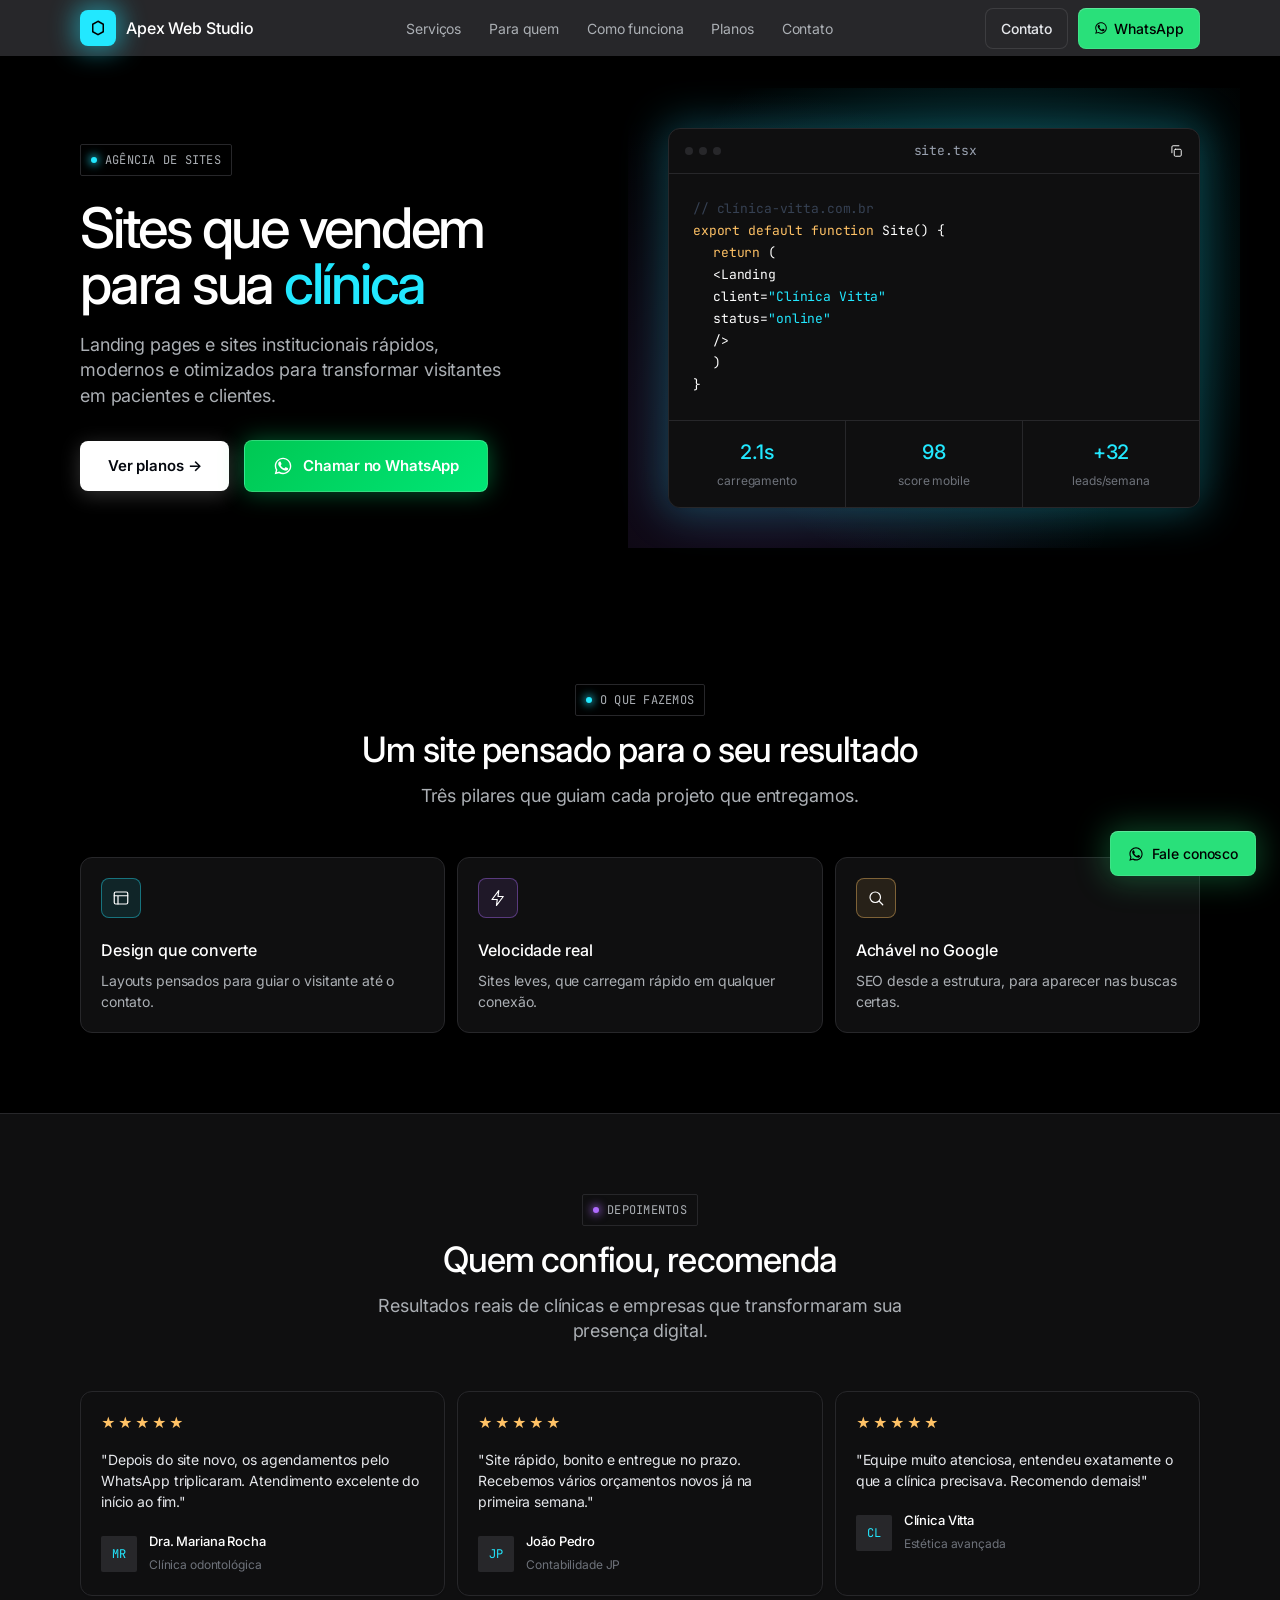
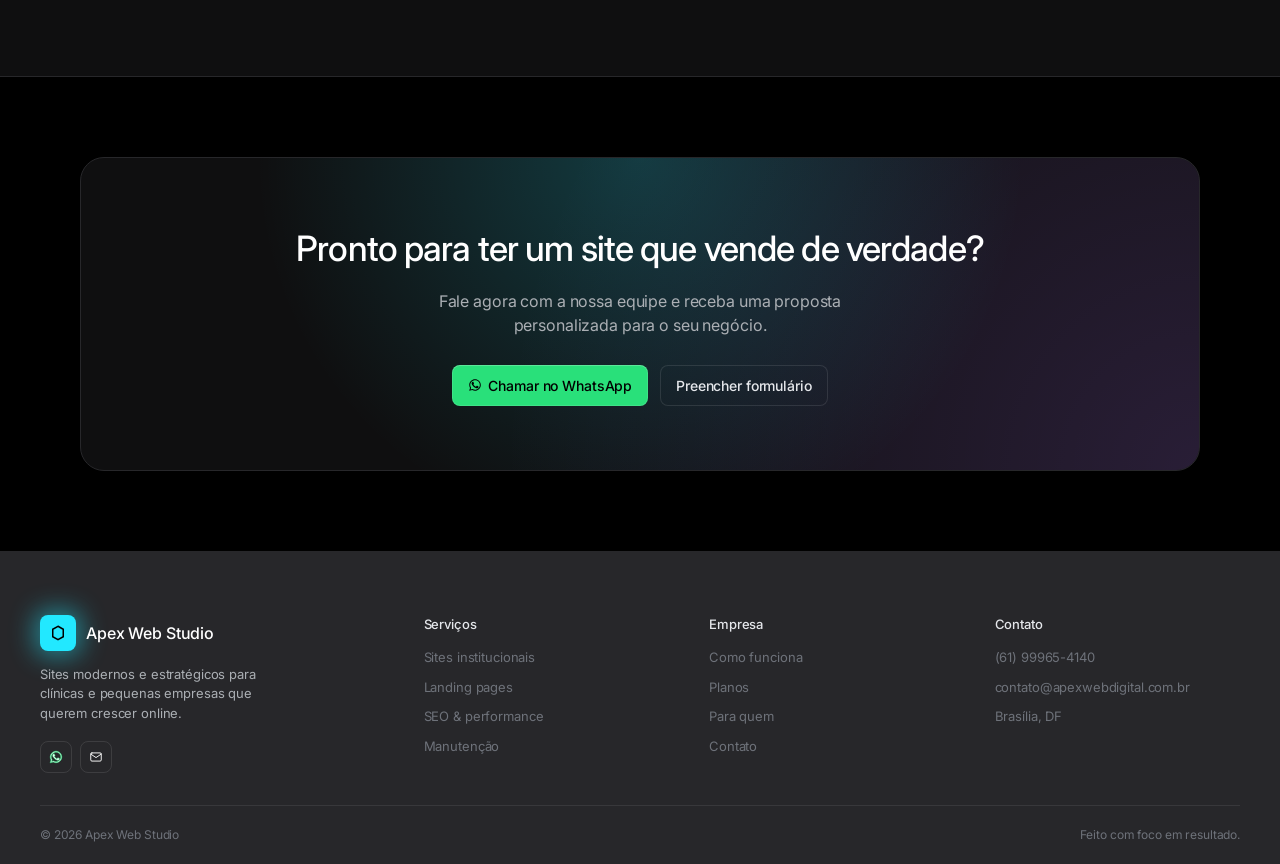
==== commit 093a22ec: "Corrigindo e-mail para contato@apexwebdigital.com.br" ====
--- a/index.html
+++ b/index.html
@@ -14,7 +14,7 @@
 <link rel="canonical" href="https://apexwebdigital.com.br/">
 <link rel="preconnect" href="https://fonts.googleapis.com">
 <link rel="preconnect" href="https://fonts.gstatic.com" crossorigin>
-<link href="https://fonts.googleapis.com/css2?family=Plus+Jakarta+Sans:wght@400;500;600;700&family=JetBrains+Mono:wght@400&display=swap" rel="stylesheet">
+<link href="https://fonts.googleapis.com/css2?family=Inter:wght@400;500&family=JetBrains+Mono:wght@400&display=swap" rel="stylesheet">
 <link rel="stylesheet" href="assets/style.css">
 </head>
 <body>
@@ -22,6 +22,7 @@
 <svg width="0" height="0" style="position:absolute">
   <symbol id="i-check" viewBox="0 0 24 24" fill="none" stroke="currentColor" stroke-width="2" stroke-linecap="round" stroke-linejoin="round"><path d="M20 6L9 17l-5-5"/></symbol>
   <symbol id="i-arrow" viewBox="0 0 24 24" fill="none" stroke="currentColor" stroke-width="2" stroke-linecap="round" stroke-linejoin="round"><path d="M5 12h14M13 5l7 7-7 7"/></symbol>
+  <symbol id="i-copy" viewBox="0 0 24 24" fill="none" stroke="currentColor" stroke-width="1.6" stroke-linecap="round" stroke-linejoin="round"><rect x="9" y="9" width="12" height="12" rx="2"/><path d="M5 15V5a2 2 0 012-2h10"/></symbol>
   <symbol id="i-menu" viewBox="0 0 24 24" fill="none" stroke="currentColor" stroke-width="1.8" stroke-linecap="round"><path d="M4 6h16M4 12h16M4 18h16"/></symbol>
   <symbol id="i-layout" viewBox="0 0 24 24" fill="none" stroke="currentColor" stroke-width="1.6" stroke-linecap="round" stroke-linejoin="round"><rect x="3" y="4" width="18" height="16" rx="2"/><path d="M3 9h18M8 9v11"/></symbol>
   <symbol id="i-zap" viewBox="0 0 24 24" fill="none" stroke="currentColor" stroke-width="1.6" stroke-linecap="round" stroke-linejoin="round"><path d="M13 2L4 14h7l-1 8 9-12h-7l1-8z"/></symbol>
@@ -30,99 +31,81 @@
   <symbol id="i-mail" viewBox="0 0 24 24" fill="none" stroke="currentColor" stroke-width="1.6" stroke-linecap="round" stroke-linejoin="round"><rect x="3" y="5" width="18" height="14" rx="2"/><path d="M3 7l9 6 9-6"/></symbol>
 </svg>
 
-<header class="header">
-  <a href="index.html" class="logo-container">
-    <div class="logo-icon"><svg viewBox="0 0 24 24" fill="none" stroke-width="2" stroke-linecap="round"><path d="M12 3l7 4v10l-7 4-7-4V7z"/></svg></div>
-    <span class="logo-text">Apex Web Studio</span>
-  </a>
-  <nav class="nav-links" id="navLinks">
-    <a href="servicos.html">Serviços</a>
-    <a href="para-quem.html">Para quem</a>
-    <a href="como-funciona.html">Como funciona</a>
-    <a href="planos.html">Planos</a>
-    <a href="contato.html">Contato</a>
-  </nav>
-  <div class="header-buttons">
-    <a href="contato.html" class="btn-outline">Contato</a>
-    <a href="https://wa.me/5561999654140?text=Ol%C3%A1!%20Quero%20um%20site%20para%20meu%20neg%C3%B3cio." target="_blank" rel="noopener" class="btn-whatsapp-header">
-      <span class="whatsapp-icon"><svg viewBox="0 0 24 24"><use href="#i-whatsapp"/></svg></span> WhatsApp
+<nav class="nav">
+  <div class="wrap">
+    <a href="index.html" class="brand">
+      <span class="brand-mark"><svg viewBox="0 0 24 24" fill="none" stroke-width="2" stroke-linecap="round"><path d="M12 3l7 4v10l-7 4-7-4V7z"/></svg></span>
+      Apex Web Studio
     </a>
-    <button class="menu-toggle" id="navToggle" aria-label="Menu" aria-expanded="false" aria-controls="navLinks"><svg viewBox="0 0 24 24" width="22" height="22"><use href="#i-menu"/></svg></button>
+    <div class="nav-links" id="navLinks">
+      <a href="servicos.html">Serviços</a>
+      <a href="para-quem.html">Para quem</a>
+      <a href="como-funciona.html">Como funciona</a>
+      <a href="planos.html">Planos</a>
+      <a href="contato.html">Contato</a>
+    </div>
+    <div class="nav-actions">
+      <a class="btn btn-ghost" href="contato.html">Contato</a>
+      <a class="btn btn-whatsapp" href="https://wa.me/5561999654140?text=Ol%C3%A1!%20Quero%20um%20site%20para%20meu%20neg%C3%B3cio." target="_blank" rel="noopener">
+        <svg viewBox="0 0 24 24"><use href="#i-whatsapp"/></svg> WhatsApp
+      </a>
+      <button class="nav-toggle" id="navToggle" aria-label="Menu" aria-expanded="false" aria-controls="navLinks"><svg viewBox="0 0 24 24" width="22" height="22"><use href="#i-menu"/></svg></button>
+    </div>
   </div>
-</header>
+</nav>
 
 <main>
 
-  <section class="hero-section">
-    <div class="hero-content">
-      <div class="tag-badge">
-        <span class="dot"></span> AGÊNCIA DE SITES
-      </div>
-
-      <h1>Sites que vendem<br>para sua <span>clínica</span></h1>
-
-      <p class="hero-description">
-        Landing pages e sites institucionais rápidos, modernos e otimizados para transformar visitantes em pacientes e clientes.
-      </p>
-
-      <div class="hero-cta">
-        <a href="planos.html" class="btn-white">Ver planos &rarr;</a>
-        <a href="https://wa.me/5561999654140?text=Ol%C3%A1!%20Quero%20falar%20sobre%20um%20site." target="_blank" rel="noopener" class="btn-green-glow">
-          <span class="whatsapp-icon-btn"><svg viewBox="0 0 24 24" width="18" height="18"><use href="#i-whatsapp"/></svg></span> Chamar no WhatsApp
-        </a>
-      </div>
-    </div>
-
-    <div class="hero-visual">
-      <div class="browser-mockup">
-        <div class="browser-header">
-          <div class="browser-dots">
-            <span></span><span></span><span></span>
-          </div>
-          <div class="browser-url">site.tsx</div>
-          <div class="status-badge">
-            <span class="green-dot"></span> Site no ar
-          </div>
-        </div>
-        <div class="browser-body">
-          <div><span class="cm">// clínica-vitta.com.br</span></div>
-          <div><span class="kw">export default</span> <span class="fn">function</span> <span class="title">Site</span>() {</div>
-          <div class="in"><span class="kw">return</span> (</div>
-          <div class="in in"><span class="fn">&lt;Landing</span></div>
-          <div class="in in in"><span class="attr">client=</span><span class="str">"Clínica Vitta"</span></div>
-          <div class="in in in"><span class="attr">status=</span><span class="str">"online"</span></div>
-          <div class="in in"><span class="fn">/&gt;</span></div>
-          <div class="in">)</div>
-          <div>}</div>
-        </div>
-        <div class="browser-metrics">
-          <div class="metric">
-            <span class="metric-value">2.1s</span>
-            <span class="metric-label">carregamento</span>
-          </div>
-          <div class="metric">
-            <span class="metric-value">98</span>
-            <span class="metric-label">score mobile</span>
-          </div>
-          <div class="metric">
-            <span class="metric-value">+32</span>
-            <span class="metric-label">leads/semana</span>
-          </div>
-        </div>
-      </div>
-    </div>
-  </section>
-
-  <section class="next-section">
-    <div class="tag-badge">
-      <span class="dot"></span> O QUE FAZEMOS
-    </div>
-    <h2>Um site pensado para o seu resultado</h2>
-    <p>Três pilares que guiam cada projeto que entregamos.</p>
+  <section class="hero">
+    <div class="wrap">
+      <div class="hero-copy">
+        <span class="tag"><span class="dot"></span>Agência de sites</span>
+        <h1>Sites que vendem<br>para sua <em>clínica</em></h1>
+        <p>Landing pages e sites institucionais rápidos, modernos e otimizados para transformar visitantes em pacientes e clientes.</p>
+        <div class="hero-cta">
+          <a href="planos.html" class="btn-white">Ver planos &rarr;</a>
+          <a href="https://wa.me/5561999654140?text=Ol%C3%A1!%20Quero%20falar%20sobre%20um%20site." target="_blank" rel="noopener" class="btn-green-glow">
+            <svg class="whatsapp-icon" viewBox="0 0 24 24"><use href="#i-whatsapp"/></svg> Chamar no WhatsApp
+          </a>
+        </div>
+      </div>
+
+      <div class="hero-visual">
+        <div class="editor">
+          <div class="editor-bar">
+            <div class="editor-dots"><span></span><span></span><span></span></div>
+            <div class="editor-file">site.tsx</div>
+            <svg class="editor-copy" viewBox="0 0 24 24"><use href="#i-copy"/></svg>
+          </div>
+          <div class="editor-body">
+            <div><span class="cm">// clínica-vitta.com.br</span></div>
+            <div><span class="kw">export default function</span> Site() {</div>
+            <div class="in"><span class="kw">return</span> (</div>
+            <div class="in in">&lt;Landing</div>
+            <div class="in in in">client=<span class="str">"Clínica Vitta"</span></div>
+            <div class="in in in">status=<span class="str">"online"</span></div>
+            <div class="in in">/&gt;</div>
+            <div class="in">)</div>
+            <div>}</div>
+          </div>
+          <div class="editor-stats">
+            <div><strong>2.1s</strong><span>carregamento</span></div>
+            <div><strong>98</strong><span>score mobile</span></div>
+            <div><strong>+32</strong><span>leads/semana</span></div>
+          </div>
+        </div>
+      </div>
+    </div>
   </section>
 
   <section class="section">
     <div class="wrap">
+      <div class="heading center">
+        <span class="tag"><span class="dot"></span>O que fazemos</span>
+        <h2>Um site pensado para o seu resultado</h2>
+        <p>Três pilares que guiam cada projeto que entregamos.</p>
+      </div>
+
       <div class="grid grid-3">
         <div class="card">
           <div class="card-icon c-cyan"><svg viewBox="0 0 24 24"><use href="#i-layout"/></svg></div>
@@ -202,9 +185,9 @@
 <footer>
   <div class="wrap footer-grid">
     <div class="footer-brand">
-      <a href="index.html" class="logo-container">
-        <div class="logo-icon"><svg viewBox="0 0 24 24" fill="none" stroke-width="2" stroke-linecap="round"><path d="M12 3l7 4v10l-7 4-7-4V7z"/></svg></div>
-        <span class="logo-text">Apex Web Studio</span>
+      <a href="index.html" class="brand">
+        <span class="brand-mark"><svg viewBox="0 0 24 24" fill="none" stroke-width="2" stroke-linecap="round"><path d="M12 3l7 4v10l-7 4-7-4V7z"/></svg></span>
+        Apex Web Studio
       </a>
       <p>Sites modernos e estratégicos para clínicas e pequenas empresas que querem crescer online.</p>
       <div class="footer-social">
--- a/assets/style.css
+++ b/assets/style.css
@@ -1,22 +1,21 @@
 :root{
-  --obsidian:#05080f;
+  --obsidian:#000000;
   --carbon:#0f0f10;
   --graphite:#27272a;
   --filament:#e5e7eb;
   --paper:#ffffff;
-  --fog:#94a3b8;
-  --ash:#64748b;
+  --fog:#abafb4;
+  --ash:#6e727a;
   --mist:#99a1af;
   --silver:#cad5e2;
   --slate:#364153;
 
-  --cyan:#00f0ff;
+  --cyan:#22e8ff;
   --violet:#b06bff;
   --amber:#ffc266;
-  --green:#25d366;
-  --green-dark:#128c7e;
-
-  --font-sans:'Plus Jakarta Sans',ui-sans-serif,system-ui,sans-serif;
+  --green:#29e07a;
+
+  --font-sans:'Inter',ui-sans-serif,system-ui,sans-serif;
   --font-mono:'JetBrains Mono',ui-monospace,SFMono-Regular,Menlo,monospace;
 
   --gap-section:80px;
@@ -31,9 +30,9 @@
 
   --hairline:rgba(255,255,255,.1) 0 0 0 1px inset, rgba(255,255,255,.15) 0 1px 0 0 inset;
   --shadow-card:rgba(0,0,0,.05) 0 1px 2px 0;
-  --glow-cyan:rgba(0,240,255,.25) 0 0 40px 6px;
+  --glow-cyan:rgba(34,232,255,.25) 0 0 40px 6px;
   --glow-violet:rgba(176,107,255,.25) 0 0 40px 6px;
-  --glow-green:rgba(18,140,126,.4) 0 0 32px 6px;
+  --glow-green:rgba(41,224,122,.3) 0 0 32px 4px;
 }
 
 *{ margin:0; padding:0; box-sizing:border-box; }
@@ -45,7 +44,6 @@
   font-size:16px;
   line-height:1.5;
   letter-spacing:-.008em;
-  overflow-x:hidden;
 }
 a{ color:inherit; text-decoration:none; }
 ul{ list-style:none; }
@@ -63,75 +61,48 @@
   :root{ --pad-card:16px; }
 }
 
-/* header */
-.header{
-  position:sticky; top:0; z-index:100;
-  display:flex; align-items:center; justify-content:space-between; gap:24px;
-  max-width:1200px; margin:0 auto;
-  padding:20px 80px;
-  background:rgba(5,8,15,.8);
-  backdrop-filter:blur(10px);
-  border-bottom:1px solid rgba(255,255,255,.05);
-}
-.logo-container{ display:flex; align-items:center; gap:10px; }
-.logo-icon{
-  width:24px; height:24px; border-radius:6px;
-  background:linear-gradient(135deg, #00f0ff, #0066ff);
-  box-shadow:0 0 10px rgba(0,240,255,.5);
+.nav{
+  position:sticky; top:0; z-index:50;
+  background:var(--graphite);
+  height:56px;
+}
+.nav .wrap{ height:100%; display:flex; align-items:center; justify-content:space-between; gap:24px; }
+.brand{ display:flex; align-items:center; gap:10px; font-weight:500; }
+.brand-mark{
+  width:36px; height:36px; border-radius:var(--radius-btn);
+  background:var(--cyan);
+  box-shadow:0 0 24px 6px rgba(34,232,255,.45);
   display:flex; align-items:center; justify-content:center;
 }
-.logo-icon svg{ width:14px; height:14px; stroke:#ffffff; }
-.logo-text{ font-weight:700; font-size:16px; }
+.brand-mark svg{ width:18px; height:18px; stroke:var(--obsidian); }
 
 .nav-links{ display:flex; gap:28px; font-size:14px; color:var(--fog); }
-.nav-links a:hover{ color:#ffffff; }
+.nav-links a:hover{ color:var(--paper); }
 .nav-links a.is-active{ color:var(--cyan); }
 
-.header-buttons{ display:flex; align-items:center; gap:15px; }
-.btn-outline, .btn-whatsapp-header{
-  background:transparent;
-  border:1px solid rgba(255,255,255,.15);
-  color:#ffffff;
-  padding:8px 16px;
-  border-radius:6px;
-  font-size:13px;
-  font-weight:500;
-  transition:background .2s ease;
-}
-.btn-outline:hover, .btn-whatsapp-header:hover{ background:rgba(255,255,255,.05); }
-.btn-whatsapp-header{
-  border-color:rgba(0,230,118,.4);
-  color:#00e676;
-  display:inline-flex; align-items:center; gap:6px;
-}
-.btn-whatsapp-header .whatsapp-icon svg{ width:16px; height:16px; }
-.menu-toggle{ display:none; background:none; border:0; color:var(--paper); }
+.nav-actions{ display:flex; align-items:center; gap:10px; }
+.nav-toggle{ display:none; background:none; border:0; color:var(--paper); }
 
 @media (max-width:860px){
   .nav-links{
-    display:none; position:absolute; top:100%; left:0; right:0;
+    display:none; position:absolute; top:56px; left:0; right:0;
     flex-direction:column; gap:16px;
-    background:rgba(5,8,15,.96);
-    backdrop-filter:blur(12px);
-    border-bottom:1px solid rgba(255,255,255,.1);
+    background:var(--graphite);
     padding:20px 40px;
     box-shadow:rgba(0,0,0,.4) 0 8px 16px;
   }
   .nav-links.is-open{ display:flex; }
-  .menu-toggle{ display:block; }
-}
-
-/* buttons */
+  .nav-toggle{ display:block; }
+}
+
 .btn{
   display:inline-flex; align-items:center; gap:6px;
   border-radius:var(--radius-btn);
   padding:10px 16px;
   font-size:14px; font-weight:500;
   border:0;
-  transition:box-shadow .2s ease, background .2s ease, transform .2s ease;
-}
-.btn:hover{ transform:translateY(-2px); }
-.btn:active{ transform:translateY(0) scale(.96); }
+  transition:box-shadow .2s ease, background .2s ease;
+}
 .btn svg{ width:14px; height:14px; }
 .btn-primary{
   background:var(--paper); color:var(--obsidian);
@@ -144,7 +115,7 @@
 }
 .btn-ghost:hover{ background:var(--graphite); }
 .btn-whatsapp{
-  background:var(--green); color:#ffffff;
+  background:var(--green); color:var(--obsidian);
   box-shadow:var(--hairline);
 }
 .btn-whatsapp:hover{ box-shadow:var(--hairline), var(--glow-green); }
@@ -154,9 +125,9 @@
   display:inline-flex; align-items:center; gap:8px;
   font-family:var(--font-mono); font-size:13px; color:var(--filament);
   background:var(--carbon);
-  border:1px solid rgba(37,211,102,.35);
+  border:1px solid rgba(41,224,102,.35);
   border-radius:var(--radius-btn);
-  padding:8px 14px;
+  padding:10px 16px;
   transition:border-color .2s ease;
 }
 .command-badge svg:first-child{ width:14px; height:14px; stroke:var(--green); flex-shrink:0; }
@@ -172,171 +143,129 @@
   border-radius:var(--radius-badge);
   padding:6px 10px;
 }
-.tag .dot{ width:6px; height:6px; border-radius:50%; background:var(--cyan); box-shadow:0 0 8px 2px rgba(0,240,255,.7); }
+.tag .dot{ width:6px; height:6px; border-radius:50%; background:var(--cyan); box-shadow:0 0 8px 2px rgba(34,232,255,.7); }
 .tag.violet .dot{ background:var(--violet); box-shadow:0 0 8px 2px rgba(176,107,255,.7); }
 
-/* hero */
-.hero-section{
+.hero .wrap{
+  display:grid; grid-template-columns:1fr 1fr; gap:56px; align-items:center;
+  padding-top:72px; padding-bottom:96px;
   position:relative;
-  display:flex; justify-content:space-between; align-items:center;
-  padding:60px 80px;
-  min-height:80vh;
-  background:
-    radial-gradient(circle at 10% 20%, rgba(0,168,232,.15) 0%, transparent 40%),
-    radial-gradient(circle at 90% 60%, rgba(212,160,23,.1) 0%, transparent 35%),
-    #05080f;
-  overflow:hidden;
-}
-
-.tag-badge{
-  display:inline-flex; align-items:center; gap:8px;
-  font-size:11px; font-weight:600; letter-spacing:1px;
-  color:var(--cyan);
-  background:rgba(0,240,255,.05);
-  border:1px solid rgba(0,240,255,.2);
-  border-radius:20px;
-  padding:6px 12px;
-  text-transform:uppercase;
+}
+.hero-copy{ position:relative; z-index:1; }
+.hero-copy .tag{ margin-bottom:24px; }
+.hero-copy h1{
+  font-size:56px; font-weight:500; line-height:1; letter-spacing:-.04em;
   margin-bottom:20px;
 }
-.tag-badge .dot{
-  width:6px; height:6px; border-radius:50%; background:var(--cyan);
-  box-shadow:0 0 8px var(--cyan);
-  animation:tag-pulse 2s ease-in-out infinite;
-}
-@keyframes tag-pulse{ 0%, 100%{ opacity:1; } 50%{ opacity:.35; } }
-
-.hero-content{ position:relative; z-index:2; max-width:550px; }
-.hero-content h1{
-  font-size:48px; font-weight:700; line-height:1.1;
-  margin-bottom:20px;
-}
-.hero-content h1 span{ color:var(--cyan); }
-.hero-description{
-  color:var(--fog);
-  font-size:16px; line-height:1.6;
-  margin-bottom:35px;
-}
-.hero-cta{ display:flex; align-items:center; gap:15px; flex-wrap:wrap; }
+.hero-copy h1 em{ font-style:normal; color:var(--cyan); }
+.hero-copy p{
+  font-size:18px; line-height:1.4; color:var(--fog);
+  max-width:440px; margin-bottom:32px;
+}
+.hero-cta{
+  display:flex;
+  gap:15px;
+  align-items:center;
+  flex-wrap:wrap;
+}
+
 .btn-white{
-  background:#ffffff; color:#05080f;
-  padding:14px 28px; border-radius:8px;
-  font-weight:600; font-size:15px;
+  background:#ffffff;
+  color:#05080f;
+  padding:14px 28px;
+  border-radius:8px;
+  font-weight:600;
+  text-decoration:none;
+  font-size:15px;
   box-shadow:0 4px 20px rgba(255,255,255,.2);
   transition:transform .2s;
 }
 .btn-white:hover{ transform:translateY(-2px); }
+
 .btn-green-glow{
-  display:flex; align-items:center; gap:8px;
   background:linear-gradient(135deg, #00c853, #00e676);
   color:#ffffff;
-  padding:14px 28px; border-radius:8px;
-  font-weight:600; font-size:15px;
+  padding:14px 28px;
+  border-radius:8px;
+  font-weight:600;
+  text-decoration:none;
+  font-size:15px;
   box-shadow:0 0 25px rgba(0,230,118,.4);
   border:1px solid rgba(255,255,255,.2);
+  display:inline-flex;
+  align-items:center;
+  gap:10px;
   transition:transform .2s;
 }
 .btn-green-glow:hover{ transform:translateY(-2px); }
-.btn-white:active, .btn-green-glow:active{ transform:scale(.96); }
-
-.hero-visual{ position:relative; z-index:2; }
+
+.whatsapp-icon{
+  width:20px;
+  height:20px;
+  fill:#ffffff;
+}
+
+.hero-visual{ position:relative; }
 .hero-visual::before{
   content:'';
-  position:absolute; inset:-60px;
-  background:radial-gradient(circle at 60% 40%, rgba(0,240,255,.35), transparent 65%),
-             radial-gradient(circle at 20% 80%, rgba(212,160,23,.2), transparent 60%);
+  position:absolute; inset:-40px;
+  background:radial-gradient(circle at 60% 40%, rgba(34,232,255,.2), transparent 70%),
+             radial-gradient(circle at 20% 80%, rgba(176,107,255,.14), transparent 60%);
   z-index:0;
 }
-.browser-mockup{
+.editor{
   position:relative; z-index:1;
-  width:480px; max-width:100%;
-  background:rgba(10,15,26,.85);
-  border:1px solid rgba(0,240,255,.2);
-  border-radius:12px;
-  box-shadow:0 20px 50px rgba(0,0,0,.8), 0 0 30px rgba(0,168,232,.2);
-  backdrop-filter:blur(10px);
+  background:var(--carbon);
+  border:1px solid var(--graphite);
+  border-radius:var(--radius-card);
+  box-shadow:var(--shadow-card), var(--glow-cyan);
   overflow:hidden;
 }
-.browser-header{
-  display:flex; align-items:center; justify-content:space-between; gap:12px;
-  padding:12px 16px;
-  background:rgba(255,255,255,.02);
-  border-bottom:1px solid rgba(255,255,255,.05);
-  font-size:12px; color:var(--ash);
-}
-.browser-dots{ display:flex; gap:6px; }
-.browser-dots span{ width:8px; height:8px; border-radius:50%; background:rgba(255,255,255,.2); }
-.browser-url{ flex:1; text-align:center; font-family:var(--font-mono); font-size:13px; color:var(--ash); }
-.status-badge{
-  display:flex; align-items:center; gap:6px;
-  font-size:10px; color:#00e676;
-  background:rgba(0,230,118,.1); border:1px solid rgba(0,230,118,.3);
-  border-radius:10px; padding:2px 8px;
-  white-space:nowrap;
-}
-.status-badge .green-dot{
-  width:5px; height:5px; border-radius:50%; background:#00e676; box-shadow:0 0 6px #00e676;
-}
-.browser-body{
-  padding:20px;
-  font-family:'Courier New', Courier, monospace;
-  font-size:13px; line-height:1.7;
-  color:#38bdf8;
-  background:rgba(0,0,0,.3);
-}
-.browser-body .kw{ color:var(--violet); }
-.browser-body .fn{ color:var(--cyan); }
-.browser-body .title{ color:var(--amber); }
-.browser-body .attr, .browser-body .str{ color:var(--green); }
-.browser-body .cm{ color:var(--slate); }
-.browser-body .in{ padding-left:20px; }
-
-.browser-metrics{
-  display:grid; grid-template-columns:repeat(3,1fr);
-  border-top:1px solid rgba(255,255,255,.05);
-  background:rgba(5,8,15,.5);
-  text-align:center;
-}
-.metric{ padding:15px 10px; border-right:1px solid rgba(255,255,255,.05); }
-.metric:last-child{ border-right:none; }
-.metric-value{ display:block; font-size:16px; font-weight:700; color:#ffffff; margin-bottom:2px; }
-.metric-label{ font-size:11px; color:var(--ash); }
-
-.next-section{
-  text-align:center; max-width:640px; margin:0 auto;
-  padding:80px 20px 40px;
-  background:linear-gradient(180deg, #05080f 0%, #020408 100%);
-}
-.next-section h2{ font-size:32px; font-weight:700; margin-bottom:10px; }
-.next-section p{ color:var(--ash); font-size:15px; }
+.editor-bar{
+  display:flex; align-items:center; padding:12px 16px;
+  border-bottom:1px solid var(--graphite);
+}
+.editor-dots{ display:flex; gap:6px; }
+.editor-dots span{ width:8px; height:8px; border-radius:50%; background:var(--graphite); }
+.editor-file{ flex:1; text-align:center; font-family:var(--font-mono); font-size:13px; color:var(--mist); }
+.editor-copy{ width:14px; height:14px; stroke:var(--mist); }
+.editor-body{ padding:24px; font-family:var(--font-mono); font-size:13px; line-height:1.7; }
+.editor-body .kw{ color:var(--amber); }
+.editor-body .str{ color:var(--cyan); }
+.editor-body .cm{ color:var(--slate); }
+.editor-body .in{ padding-left:20px; }
+
+.editor-stats{
+  display:grid; grid-template-columns:repeat(3,1fr); gap:1px;
+  background:var(--graphite); border-top:1px solid var(--graphite);
+}
+.editor-stats div{ background:var(--carbon); padding:16px; text-align:center; }
+.editor-stats strong{ display:block; font-size:20px; font-weight:500; color:var(--cyan); }
+.editor-stats span{ font-size:12px; color:var(--ash); }
 
 @media (max-width:980px){
-  .hero-section{ flex-direction:column; padding:48px 24px; min-height:0; text-align:center; }
-  .hero-cta{ justify-content:center; }
-  .hero-visual{ order:-1; margin-bottom:40px; }
-  .hero-content h1{ font-size:36px; }
-}
-
-/* page header (non-home pages) */
+  .hero .wrap{ grid-template-columns:1fr; padding-top:48px; }
+  .hero-visual{ order:-1; max-width:460px; margin:0 auto; }
+  .hero-copy h1{ font-size:42px; }
+}
+
 .page-header{ position:relative; text-align:center; padding:64px 0 48px; overflow:hidden; }
 .page-header::before{
   content:''; position:absolute; left:0; right:0; top:-60px; height:260px; z-index:-1;
 }
-.page-header.glow-cyan::before{ background:radial-gradient(circle at 50% 0%, rgba(0,240,255,.18), transparent 70%); }
+.page-header.glow-cyan::before{ background:radial-gradient(circle at 50% 0%, rgba(34,232,255,.18), transparent 70%); }
 .page-header.glow-violet::before{ background:radial-gradient(circle at 50% 0%, rgba(176,107,255,.2), transparent 70%); }
 .page-header .tag{ margin:0 auto 16px; }
 .page-header h1{ font-size:44px; font-weight:500; letter-spacing:-.03em; line-height:1.05; margin-bottom:14px; }
 .page-header p{ font-size:18px; color:var(--fog); max-width:520px; margin:0 auto; }
 
-/* section heading */
 .heading{ max-width:600px; margin-bottom:48px; }
 .heading.center{ margin-left:auto; margin-right:auto; text-align:center; }
 .heading .tag{ margin-bottom:16px; }
 .heading h2{ font-size:35px; font-weight:500; letter-spacing:-.025em; line-height:1; margin-bottom:16px; }
 .heading p{ font-size:18px; line-height:1.4; color:var(--fog); }
 
-/* cards grid */
-.grid{ display:grid; gap:var(--gap-element); perspective:1000px; }
+.grid{ display:grid; gap:var(--gap-element); }
 .grid-3{ grid-template-columns:repeat(3,1fr); }
 .grid-4{ grid-template-columns:repeat(4,1fr); }
 
@@ -353,30 +282,25 @@
   border:1px solid var(--graphite);
   border-radius:var(--radius-card);
   padding:var(--pad-card);
-  box-shadow:var(--shadow-card), inset 0 1px 0 rgba(255,255,255,.04);
-  transition:transform .25s ease, border-color .25s ease, box-shadow .25s ease;
-}
-.card:hover{
-  transform:translateY(-6px) rotateX(3deg);
-  border-color:rgba(0,240,255,.35);
-  box-shadow:0 20px 40px rgba(0,0,0,.45), inset 0 1px 0 rgba(255,255,255,.06);
-}
+  box-shadow:var(--shadow-card);
+  transition:transform .2s ease, border-color .2s ease;
+}
+.card:hover{ transform:translateY(-3px); }
 .card-icon{
   width:40px; height:40px;
   border-radius:var(--radius-btn);
   border:1px solid var(--graphite);
-  box-shadow:inset 0 1px 0 rgba(255,255,255,.06);
   display:flex; align-items:center; justify-content:center;
   margin-bottom:20px;
 }
 .card-icon svg{ width:18px; height:18px; stroke:var(--silver); }
-.card-icon.c-cyan{ background:rgba(0,240,255,.1); border-color:rgba(0,240,255,.4); }
+.card-icon.c-cyan{ background:rgba(34,232,255,.1); border-color:rgba(34,232,255,.4); }
 .card-icon.c-cyan svg{ stroke:var(--cyan); }
 .card-icon.c-violet{ background:rgba(176,107,255,.1); border-color:rgba(176,107,255,.4); }
 .card-icon.c-violet svg{ stroke:var(--violet); }
 .card-icon.c-amber{ background:rgba(255,194,102,.1); border-color:rgba(255,194,102,.4); }
 .card-icon.c-amber svg{ stroke:var(--amber); }
-.card-icon.c-green{ background:rgba(37,211,102,.1); border-color:rgba(37,211,102,.4); }
+.card-icon.c-green{ background:rgba(41,224,122,.1); border-color:rgba(41,224,122,.4); }
 .card-icon.c-green svg{ stroke:var(--green); }
 .card h3{ font-size:16px; font-weight:500; margin-bottom:8px; }
 .card p{ font-size:14px; color:var(--fog); }
@@ -384,7 +308,6 @@
 .segment{ text-align:center; }
 .segment .card-icon{ margin:0 auto 16px; }
 
-/* process */
 .step-num{
   display:inline-flex; align-items:center; justify-content:center;
   width:32px; height:32px;
@@ -397,7 +320,6 @@
 .step h4{ font-size:16px; font-weight:500; margin-bottom:8px; }
 .step p{ font-size:14px; color:var(--fog); }
 
-/* pricing */
 .price-card{ display:flex; flex-direction:column; }
 .price-card.is-featured{
   border-color:rgba(176,107,255,.45);
@@ -413,7 +335,6 @@
 .price-card li svg{ width:16px; height:16px; stroke:var(--cyan); flex-shrink:0; margin-top:2px; }
 .price-card.is-featured li svg{ stroke:var(--violet); }
 
-/* testimonials */
 .testimonial .stars{ color:var(--amber); font-size:14px; letter-spacing:2px; margin-bottom:16px; }
 .testimonial p{ font-size:14px; color:var(--filament); margin-bottom:20px; }
 .testimonial-author{ display:flex; align-items:center; gap:12px; }
@@ -426,7 +347,6 @@
 .testimonial-author strong{ display:block; font-size:13px; font-weight:500; }
 .testimonial-author span{ font-size:12px; color:var(--ash); }
 
-/* faq */
 .faq{ max-width:720px; margin:0 auto; }
 .faq-item{
   border:1px solid var(--graphite);
@@ -446,7 +366,6 @@
 .faq-a p{ font-size:14px; color:var(--fog); padding:0 20px 18px; }
 .faq-item.is-open .faq-a{ max-height:160px; }
 
-/* contact */
 .contact{
   display:grid; grid-template-columns:.85fr 1.15fr; gap:40px;
   background:var(--carbon);
@@ -477,7 +396,7 @@
 .field input::placeholder, .field textarea::placeholder{ color:var(--ash); }
 .field input:focus, .field select:focus, .field textarea:focus{
   outline:0;
-  box-shadow:rgba(0,240,255,.6) 0 0 0 1px inset;
+  box-shadow:rgba(34,232,255,.6) 0 0 0 1px inset;
 }
 .field textarea{ min-height:96px; resize:vertical; }
 .field-row{ display:grid; grid-template-columns:1fr 1fr; gap:16px; }
@@ -495,7 +414,6 @@
   .field-row{ grid-template-columns:1fr; }
 }
 
-/* cta banner */
 .cta{
   position:relative;
   text-align:center;
@@ -508,7 +426,7 @@
 .cta::before{
   content:'';
   position:absolute; inset:0;
-  background:radial-gradient(circle at 50% 0%, rgba(0,240,255,.2), transparent 60%),
+  background:radial-gradient(circle at 50% 0%, rgba(34,232,255,.2), transparent 60%),
              radial-gradient(circle at 100% 100%, rgba(176,107,255,.16), transparent 60%);
 }
 .cta-content{ position:relative; }
@@ -516,7 +434,6 @@
 .cta p{ font-size:16px; color:var(--fog); max-width:460px; margin:0 auto 28px; }
 .cta-actions{ display:flex; justify-content:center; gap:var(--gap-element); flex-wrap:wrap; }
 
-/* footer */
 footer{ background:var(--graphite); }
 .footer-grid{
   display:grid; grid-template-columns:1.4fr 1fr 1fr 1fr; gap:40px;
@@ -550,7 +467,6 @@
   .footer-grid{ grid-template-columns:1fr; }
 }
 
-/* whatsapp float */
 .wa-float{
   position:fixed; right:24px; bottom:24px; z-index:60;
   display:flex; align-items:center; gap:8px;
